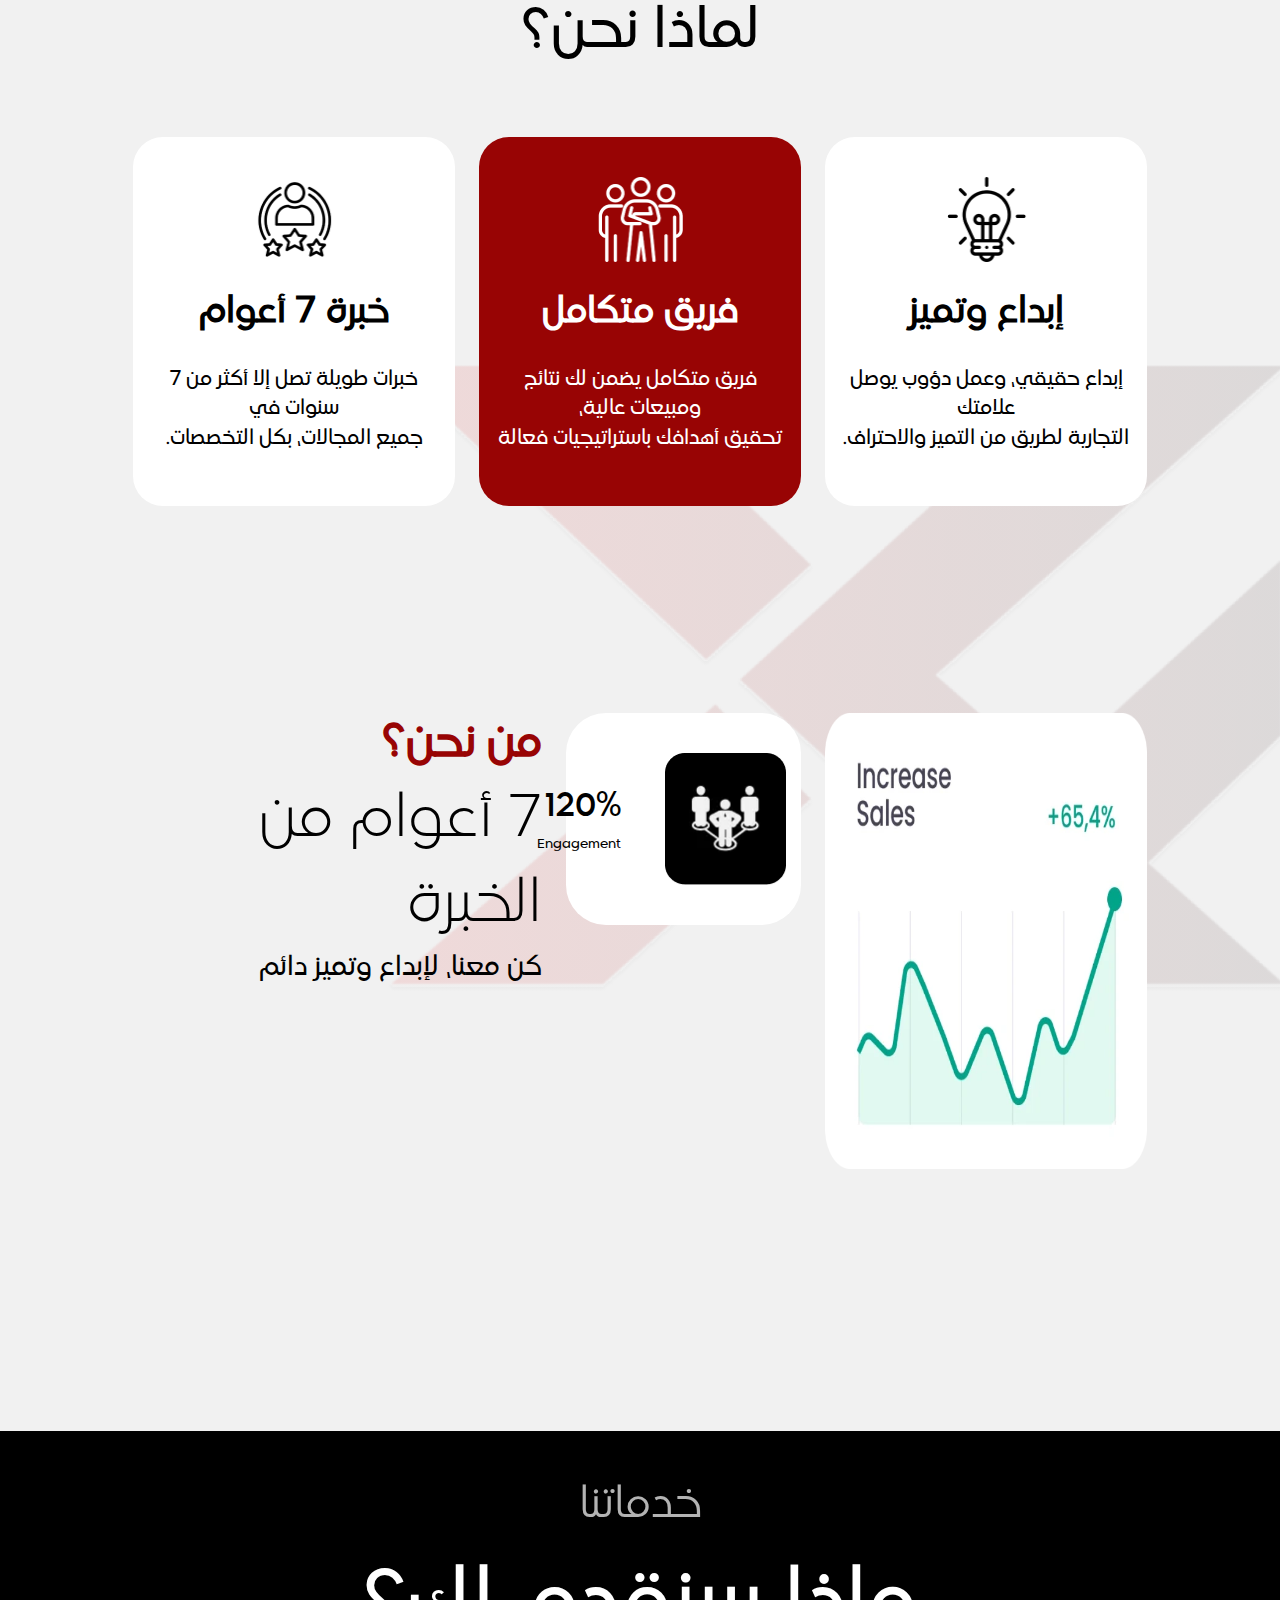
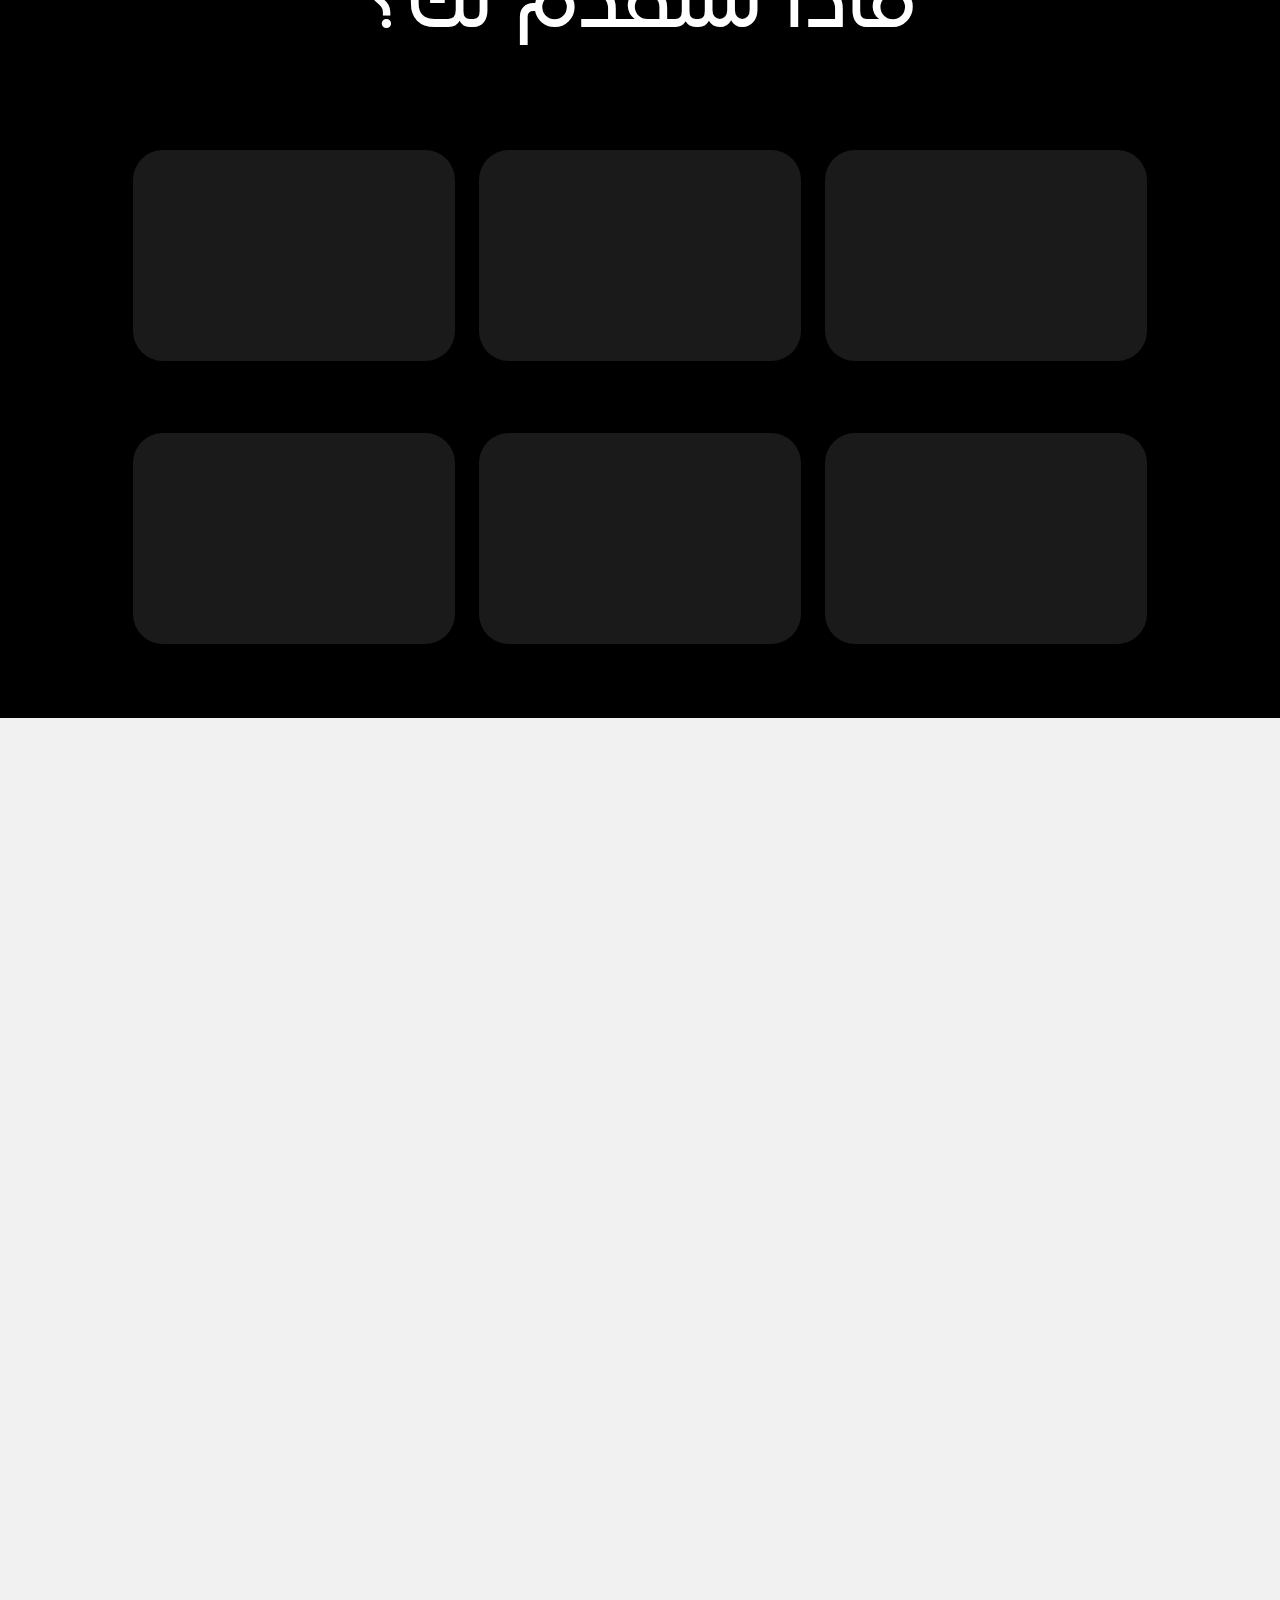
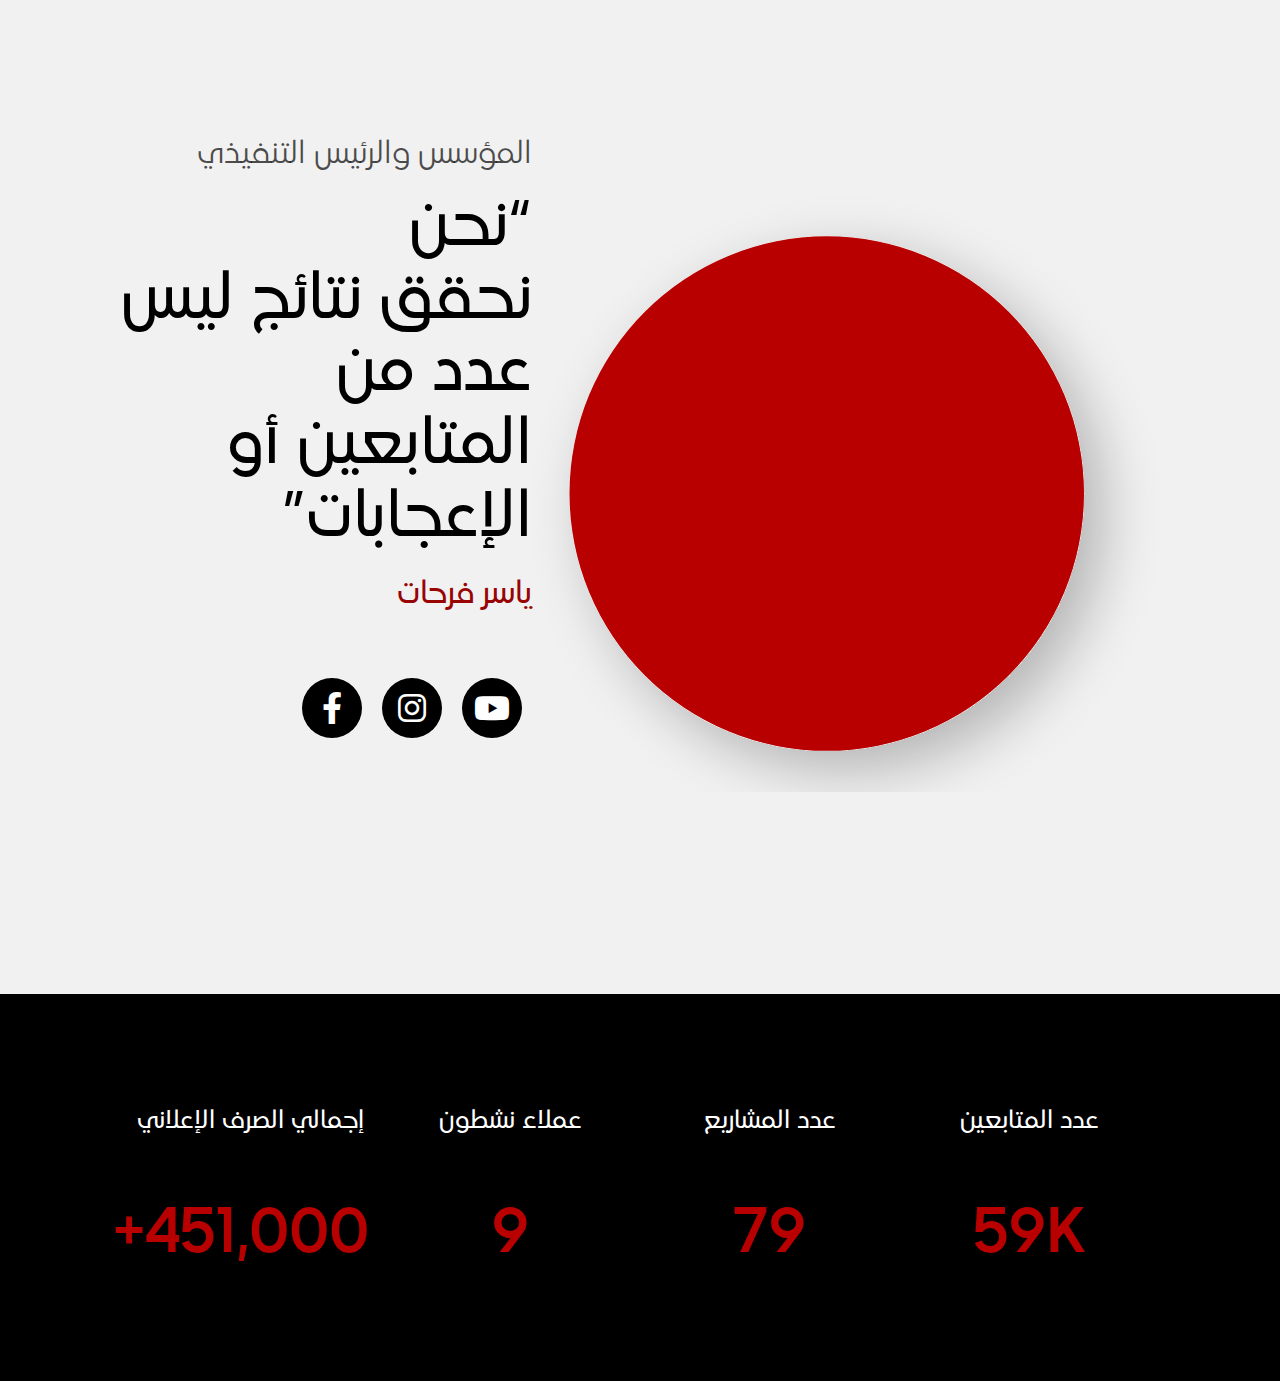
==== index.html @ 8550fcbd "Updates" ====
<!DOCTYPE html>
<html lang="ar" dir="rtl">

<head>
    <meta charset="UTF-8">
    <meta name="viewport" content="width=device-width, initial-scale=1.0">
    <title>XFERA</title>

    <link rel="shortcut icon" type="image/x-icon" href="./assets/imgs/Logo.png">


    <link href="https://cdnjs.cloudflare.com/ajax/libs/bootstrap/5.3.0/css/bootstrap.min.css" rel="stylesheet">

    <link rel="stylesheet" href="https://cdnjs.cloudflare.com/ajax/libs/animate.css/4.1.1/animate.min.css">

    <link rel="stylesheet" href="https://cdnjs.cloudflare.com/ajax/libs/wow/1.1.2/wow.min.js">

    <link rel="stylesheet" href="./assets/css/style.css">
    <link rel="stylesheet" href="https://cdnjs.cloudflare.com/ajax/libs/font-awesome/6.0.0-beta3/css/all.min.css">


</head>

<body>
    <!-- Why Us Heading -->
    <h2 class="why-us-heading">لماذا نحن؟</h2>

    <!-- Why Us Section -->
    <section class="why-us-section container-fluid">
        <div class="margins fix row justify-content-center">
            <div class="col-md-4 col-12">
                <div class="why-us-card wow animate__animated animate__fadeInRight"
                    style="background-color: #FFFFFF; color: #000000;">
                    <img loading="lazy" src="./assets/imgs/light-bulb.webp" alt="Icon">
                    <span>إبداع وتميز </span>
                    <p>إبداع حقيقي، وعمل دؤوب يوصل علامتك <br>التجارية لطريق من التميز والاحتراف. </p>
                </div>
            </div>

            <div class="col-md-4 col-12">
                <div class="why-us-card wow animate__fadeInUp" style="background-color: #980404; color: #FFFFFF;">
                    <img loading="lazy" src="./assets/imgs/business-teamwork 1.webp" alt="Icon">
                    <span>فريق متكامل</span>
                    <p>فريق متكامل يضمن لك نتائج ومبيعات عالية،<br>تحقيق أهدافك باستراتيجيات فعالة</p>
                </div>
            </div>

            <div class="col-md-4 col-12">
                <div class="why-us-card wow animate__animated animate__fadeInLeft"
                    style="background-color: #FFFFFF; color: #000000;">
                    <img loading="lazy" src="./assets/imgs/experience.webp" alt="Icon">
                    <span>خبرة 7 أعوام </span>
                    <p>خبرات طويلة تصل إلا أكثر من 7 سنوات في <br> جميع المجالات، بكل التخصصات.</p>
                </div>
            </div>
        </div>

        <!-- Additional Row for Black Card -->
        <!-- justify-content-center -->
        <div class="row margins" style="margin-top: 207px;">
            <div class="col-12 col-md-4 wow animate__fadeInRight">
                <img loading="lazy" style="width: 100%; height: 456px;" src="./assets/imgs/image 1.webp" alt="">
            </div>
            <div class="col-12 col-md-3 wow animate__animated animate__fadeInRight">
                <!-- New Divs Below -->
                <div class="mb-4 card-container wow animate__fadeInRight" data-wow-delay="0.1s">
                    <img loading="lazy" style="margin-left: 34px;" src="./assets/imgs/Group 3.webp" alt="Engagement"
                        class="card-image">
                    <div class="card-text">
                        <span class="percentage-text">120%</span>
                        <span class="description-text">Engagement</span>
                    </div>
                </div>
                <div class="mb-4 card-container wow animate__animated animate__fadeInRight" data-wow-delay="0.2s">
                    <img loading="lazy" style="margin-left: 34px;" src="./assets/imgs/Group 2.webp" alt="Engagement"
                        class="card-image">
                    <div class="card-text">
                        <span class="percentage-text">85%</span>
                        <span class="description-text">Sales Growth</span>
                    </div>
                </div>
            </div>
            <div class="col-12 col-md-5 wow animate__animated  animate__fadeInUp">
                <div>
                    <span class="who-we-are">من نحن؟</span> <br>
                    <span class="experience">7 أعوام من الخبرة</span> <br>
                    <p class="starts">كن معنا، لإبداع وتميز دائم</p>
                </div>
                <div class="wide-card wow animate__animated animate__fadeInUp" data-wow-delay="0.3s"
                    style="background-color: #000000; height: 212px; border-radius: 40px; display: flex; align-items: center; padding: 20px;">
                    <img loading="lazy" src="./assets/imgs/growth 1.webp" alt="Expert"
                        style="width: 106px; height: 106px; margin-left: 45px;">
                    <div>
                        <p class="expertise-text">خبراء في كل مجال</p>
                        <span class="expertise-description">
                            فريقنا من الخبراء المختصين في كل مجال يعمل <br> بخبرة ودقة عالية، مما يضمن لك استراتيجيات
                            <br> مخصصة تساهم في تحقيق أعلى النتائج والمبيعات.
                        </span>
                    </div>
                </div>
            </div>
        </div>


    </section>
    <!-- Services Section -->
    <section class="services-section"
        style="margin-top: 215px; background-color: #000000; color: #FFFFFF; padding: 50px 0;">
        <div class="container-fluid text-center">
            <h2 class="services-heading">خدماتنا</h2>
            <p class="services-description">ماذا سنقدم لك؟</p>

            <div class="row margins justify-content-center">
                <div class="col-md-4 col-12 mb-4">
                    <div class="service-card ">
                        <img loading="lazy" src="./assets/imgs/Group 10.webp" alt="Service 1"
                            class="img-fluid wow animate__animated animate__fadeInRight">
                        <p class="service-text wow animate__animated animate__fadeInRight">تحسين محركات البحث</p>
                        <p class="service-subtext wow animate__animated animate__fadeInRight"> التواجد في المكان والوقت
                            المناسب يضمن تصنيف <br> موقعك جيدًا على جوجل وبين منافسيك.</p> <!-- New subtext -->
                    </div>
                </div>
                <div class="col-md-4 col-12 mb-4">
                    <div class="service-card " data-wow-delay="0.1s">
                        <img loading="lazy" src="./assets/imgs/Group 9.webp" alt="Service 2"
                            class="wow animate__animated animate__fadeInUp img-fluid">
                        <p class="service-text wow animate__animated animate__fadeInUp">الإعلانات الممولة</p>
                        <p class="service-subtext wow animate__animated animate__fadeInUp"> نبتكر استراتيجيات إعلانات
                            مدفوعة مستندة إلى الفئة <br> المستهدفة ونحسنها وفقًا لميزانيتك لتحقيق أعلى عائد</p>
                        <!-- New subtext -->
                    </div>
                </div>
                <div class="col-md-4 col-12 mb-4">
                    <div class="service-card " data-wow-delay="0.2s">
                        <img loading="lazy" src="./assets/imgs/Group 8.webp" alt="Service 3"
                            class="wow animate__animated animate__fadeInLeft img-fluid">
                        <p class="service-text wow animate__animated animate__fadeInLeft">تصميم المواقع</p>
                        <p class="service-subtext wow animate__animated animate__fadeInLeft"> سنصمم لك موقع الكتروني خاص
                            بعلامتك <br> التجارية يميزك عن جميع المنافسين ويزيد من أرباحك</p> <!-- New subtext -->
                    </div>
                </div>
            </div>


            <div class="row margins justify-content-center" style="margin-top: 48px;">
                <div class="col-md-4 col-12 mb-4">
                    <div class="service-card ">
                        <img loading="lazy" src="./assets/imgs/Group 11.webp" alt="Service 1"
                            class="wow animate__animated animate__fadeInRight img-fluid">
                        <p class="service-text wow animate__animated animate__fadeInRight"> الهوية البصرية</p>
                        <p class="service-subtext wow animate__animated animate__fadeInRight"> قم بإنشاء علامة تجارية
                            لمشروعك تساعدك في زيادة <br> الأرباح من خلال وسائل التواصل الاجتماعي</p>
                        <!-- New subtext -->
                    </div>
                </div>
                <div class="col-md-4 col-12 mb-4">
                    <div class="service-card" data-wow-delay="0.1s">
                        <img loading="lazy" src="./assets/imgs/Group 12.webp" alt="Service 2"
                            class=" wow animate__animated animate__fadeInUp img-fluid">
                        <p class=" wow animate__animated animate__fadeInUp service-text"> تقديم المشورة</p>
                        <p class=" wow animate__animated animate__fadeInUp service-subtext"> نحقق أقصى ربح إعلاني بأفضل
                            استغلال لميزانيتك، مع <br> تقديم نصائح رقمية لتعزيز نمو علامتك التجارية </p>
                        <!-- New subtext -->
                    </div>
                </div>
                <div class="col-md-4 col-12 mb-4">
                    <div class="service-card " data-wow-delay="0.2s">
                        <img loading="lazy" src="./assets/imgs/Group 13.webp" alt="Service 3"
                            class="wow animate__animated animate__fadeInLeft img-fluid">
                        <p class="service-text wow animate__animated animate__fadeInLeft"> الخطط والاستراتيجيات <br>
                            التسويقية</p>
                        <p class="service-subtext wow animate__animated animate__fadeInLeft"> نصمم لك خطة لتحقيق أهداف
                            الشركة من خلال فهم <br> احتياجات العملاء المستهدفين</p> <!-- New subtext -->
                    </div>
                </div>
            </div>
        </div>
    </section>

    <!-- Our Specializations Section -->
    <section class="specializations-section" style="margin-top: 103px; padding: 50px 0;">
        <div class="container-fluid text-center">
            <h2 class="specializations-heading wow animate__animated animate__fadeInDown">تخصصاتنا</h2>
            <div class="row margins justify-content-center">
                <div class="col-md-4 col-12 mb-4 position-relative wow animate__animated animate__fadeInUp"
                    data-wow-delay="0.1s">
                    <img loading="lazy" src="./assets/imgs/specializations 1.webp" alt="Specialization 1"
                        class="img-fluid">
                    <div class="overlay-text position-absolute top-50 start-50 translate-middle">
                        <h3>المطاعم</h3>
                    </div>
                </div>
                <div class="col-md-4 col-12 mb-4 position-relative wow animate__animated animate__fadeInUp"
                    data-wow-delay="0.2s">
                    <img loading="lazy" src="./assets/imgs/specializations 2.webp" alt="Specialization 2"
                        class="img-fluid">
                    <div class="overlay-text position-absolute top-50 start-50 translate-middle">
                        <h3>التخصص الطبي والهندسي</h3>
                    </div>
                </div>
                <div class="col-md-4 col-12 mb-4 position-relative wow animate__animated animate__fadeInUp"
                    data-wow-delay="0.3s">
                    <img loading="lazy" src="./assets/imgs/specializations 3.webp" alt="Specialization 3"
                        class="img-fluid">
                    <div class="overlay-text position-absolute top-50 start-50 translate-middle">
                        <h3>العقارات</h3>
                    </div>
                </div>
            </div>
            <div class="row  margins justify-content-center" style="margin-top: 38px;">
                <div class="col-md-4 col-12 mb-4 position-relative wow animate__animated animate__fadeInUp"
                    data-wow-delay="0.4s">
                    <img loading="lazy" src="./assets/imgs/specializations 4.webp" alt="Specialization 1"
                        class="img-fluid">
                    <div class="overlay-text position-absolute top-50 start-50 translate-middle">
                        <h3>الشركات الخدمية </h3>
                    </div>
                </div>
                <div class="col-md-4 col-12 mb-4 position-relative wow animate__animated animate__fadeInUp"
                    data-wow-delay="0.5s">
                    <img loading="lazy" src="./assets/imgs/specializations 5.webp" alt="Specialization 2"
                        class="img-fluid">
                    <div class="overlay-text position-absolute top-50 start-50 translate-middle">
                        <h3> المتاجر الإلكترونية </h3>
                    </div>
                </div>
                <div class="col-md-4 col-12 mb-4 position-relative wow animate__animated animate__fadeInUp"
                    data-wow-delay="0.6s">
                    <img loading="lazy" src="./assets/imgs/specializations 6.webp" alt="Specialization 3"
                        class="img-fluid">
                    <div class="overlay-text position-absolute top-50 start-50 translate-middle">
                        <h3>شركات تصميم المواقع والبرمجة</h3>
                    </div>
                </div>
            </div>
        </div>
    </section>

    <!-- <section class="container-fluid" style="margin-top: 176px;">
    <div class="row margins">
      <div class="col-md-8 position-relative" style="height: 100px;"> 
        <div class="large-dot position-absolute" style="right: 0;">
          <img src="./assets/imgs/Mask group (3).png" class="wow animate__animated animate__fadeInUp img-fluid small-image" alt="Image 2" />
        </div>
      </div>
    </div>
  </section> -->
    <section style="margin-top: 176px;">
        <div class="container-fluid">
            <div class="d-flex margins align-items-center flex-column flex-md-row">
                <!-- <img src="./assets/imgs/Mask group (3).png" alt="Large Image" class="large-img wow animate__animated animate__fadeInUp"> -->
                <svg width="669" height="714" viewBox="0 0 669 714" fill="none" xmlns="http://www.w3.org/2000/svg"
                    xmlns:xlink="http://www.w3.org/1999/xlink">
                    <g filter="url(#filter0_d_274_200)">
                        <circle cx="314.5" cy="419.494" r="274.5" fill="#B90000" />
                    </g>
                    <mask id="mask0_274_200" style="mask-type:alpha" maskUnits="userSpaceOnUse" x="40" y="144"
                        width="549" height="550">
                        <circle cx="314.5" cy="419.494" r="274.5" fill="#980404" />
                    </mask>
                    <g mask="url(#mask0_274_200)">
                        <g filter="url(#filter1_d_274_200)">
                            <rect x="-24.5938" y="-8.46094" width="702.92" height="702.92" fill="url(#pattern0_274_200)"
                                shape-rendering="crispEdges" />
                        </g>
                    </g>
                    <mask id="mask1_274_200" style="mask-type:alpha" maskUnits="userSpaceOnUse" x="47" y="0" width="535"
                        height="535">
                        <circle cx="314.5" cy="267.5" r="267.5" fill="#980404" />
                    </mask>
                    <g mask="url(#mask1_274_200)">
                        <rect x="-24.5938" y="-8.46094" width="702.92" height="702.92" fill="url(#pattern1_274_200)" />
                    </g>
                    <defs>
                        <filter id="filter0_d_274_200" x="0" y="104.994" width="669" height="669"
                            filterUnits="userSpaceOnUse" color-interpolation-filters="sRGB">
                            <feFlood flood-opacity="0" result="BackgroundImageFix" />
                            <feColorMatrix in="SourceAlpha" type="matrix"
                                values="0 0 0 0 0 0 0 0 0 0 0 0 0 0 0 0 0 0 127 0" result="hardAlpha" />
                            <feOffset dx="20" dy="20" />
                            <feGaussianBlur stdDeviation="30" />
                            <feComposite in2="hardAlpha" operator="out" />
                            <feColorMatrix type="matrix" values="0 0 0 0 0 0 0 0 0 0 0 0 0 0 0 0 0 0 0.25 0" />
                            <feBlend mode="normal" in2="BackgroundImageFix" result="effect1_dropShadow_274_200" />
                            <feBlend mode="normal" in="SourceGraphic" in2="effect1_dropShadow_274_200" result="shape" />
                        </filter>
                        <filter id="filter1_d_274_200" x="-24.5938" y="-34.4609" width="762.92" height="762.92"
                            filterUnits="userSpaceOnUse" color-interpolation-filters="sRGB">
                            <feFlood flood-opacity="0" result="BackgroundImageFix" />
                            <feColorMatrix in="SourceAlpha" type="matrix"
                                values="0 0 0 0 0 0 0 0 0 0 0 0 0 0 0 0 0 0 127 0" result="hardAlpha" />
                            <feOffset dx="30" dy="4" />
                            <feGaussianBlur stdDeviation="15" />
                            <feComposite in2="hardAlpha" operator="out" />
                            <feColorMatrix type="matrix" values="0 0 0 0 0 0 0 0 0 0 0 0 0 0 0 0 0 0 0.25 0" />
                            <feBlend mode="normal" in2="BackgroundImageFix" result="effect1_dropShadow_274_200" />
                            <feBlend mode="normal" in="SourceGraphic" in2="effect1_dropShadow_274_200" result="shape" />
                        </filter>
                        <pattern id="pattern0_274_200" patternContentUnits="objectBoundingBox" width="1" height="1">
                            <use xlink:href="#image0_274_200" transform="scale(0.000925926)" />
                        </pattern>
                        <pattern id="pattern1_274_200" patternContentUnits="objectBoundingBox" width="1" height="1">
                            <use xlink:href="#image0_274_200" transform="scale(0.000925926)" />
                        </pattern>
                        <image data-wow-delay="0.5s" class="wow animate__animated animate__fadeInUp" id="image0_274_200" width="1080"
                            height="1080"
                            xlink:href="[data-uri]" />
                    </defs>
                </svg>

                <div class="text-container">
                    <p>
                        المؤسس والرئيس التنفيذي
                    </p>
                    <h2>“نحن نحقق نتائج ليس عدد من المتابعين أو الإعجابات”</h2>
                    <p>ياسر فرحات</p>
                    <div class="social-media-icons">
                        <a href="https://www.youtube.com/channel/UCXimgU2kfBNn-drlWXF1QvA" class="social-icon"
                            target="_blank" rel="noopener noreferrer">
                            <i class="fab fa-youtube"></i>
                        </a>
                        <a href="https://www.instagram.com/yasserfarhat._1/" class="social-icon" target="_blank"
                            rel="noopener noreferrer">
                            <i class="fab fa-instagram"></i>
                        </a>
                        <a href="https://www.facebook.com/profile.php?id=100009669283373" class="social-icon"
                            target="_blank" rel="noopener noreferrer">
                            <i class="fab fa-facebook-f"></i>
                        </a>
                    </div>

                </div>
            </div>
        </div>
    </section>
    <section class="stats-section" style="margin-top: 202px;">
        <div class="container-fluid">
            <div class="row margins text-center text-white">
                <div class="col-md-3 stat">
                    <p class="stat-text">عدد المتابعين</p>
                    <p class="stat-number">59K</p>
                </div>
                <div class="col-md-3 stat">
                    <p class="stat-text">عدد المشاريع</p>
                    <p class="stat-number">79</p>
                </div>
                <div class="col-md-3 stat">
                    <p class="stat-text">عملاء نشطون</p>
                    <p class="stat-number">9</p>
                </div>
                <div class="col-md-3 stat">
                    <p class="stat-text">إجمالي الصرف الإعلاني</p>
                    <p class="stat-number">451,000+</p>
                </div>
            </div>
        </div>
    </section>



    <!-- Bootstrap Bundle with Popper -->
    <script src="https://cdnjs.cloudflare.com/ajax/libs/bootstrap/5.3.0/js/bootstrap.bundle.min.js"></script>
    <script src="https://cdnjs.cloudflare.com/ajax/libs/wow/1.1.2/wow.min.js"></script>

    <!-- WOW.js -->
    <script>
        document.addEventListener("DOMContentLoaded", function () {
            new WOW().init();
        });
    </script>
</body>

</html>
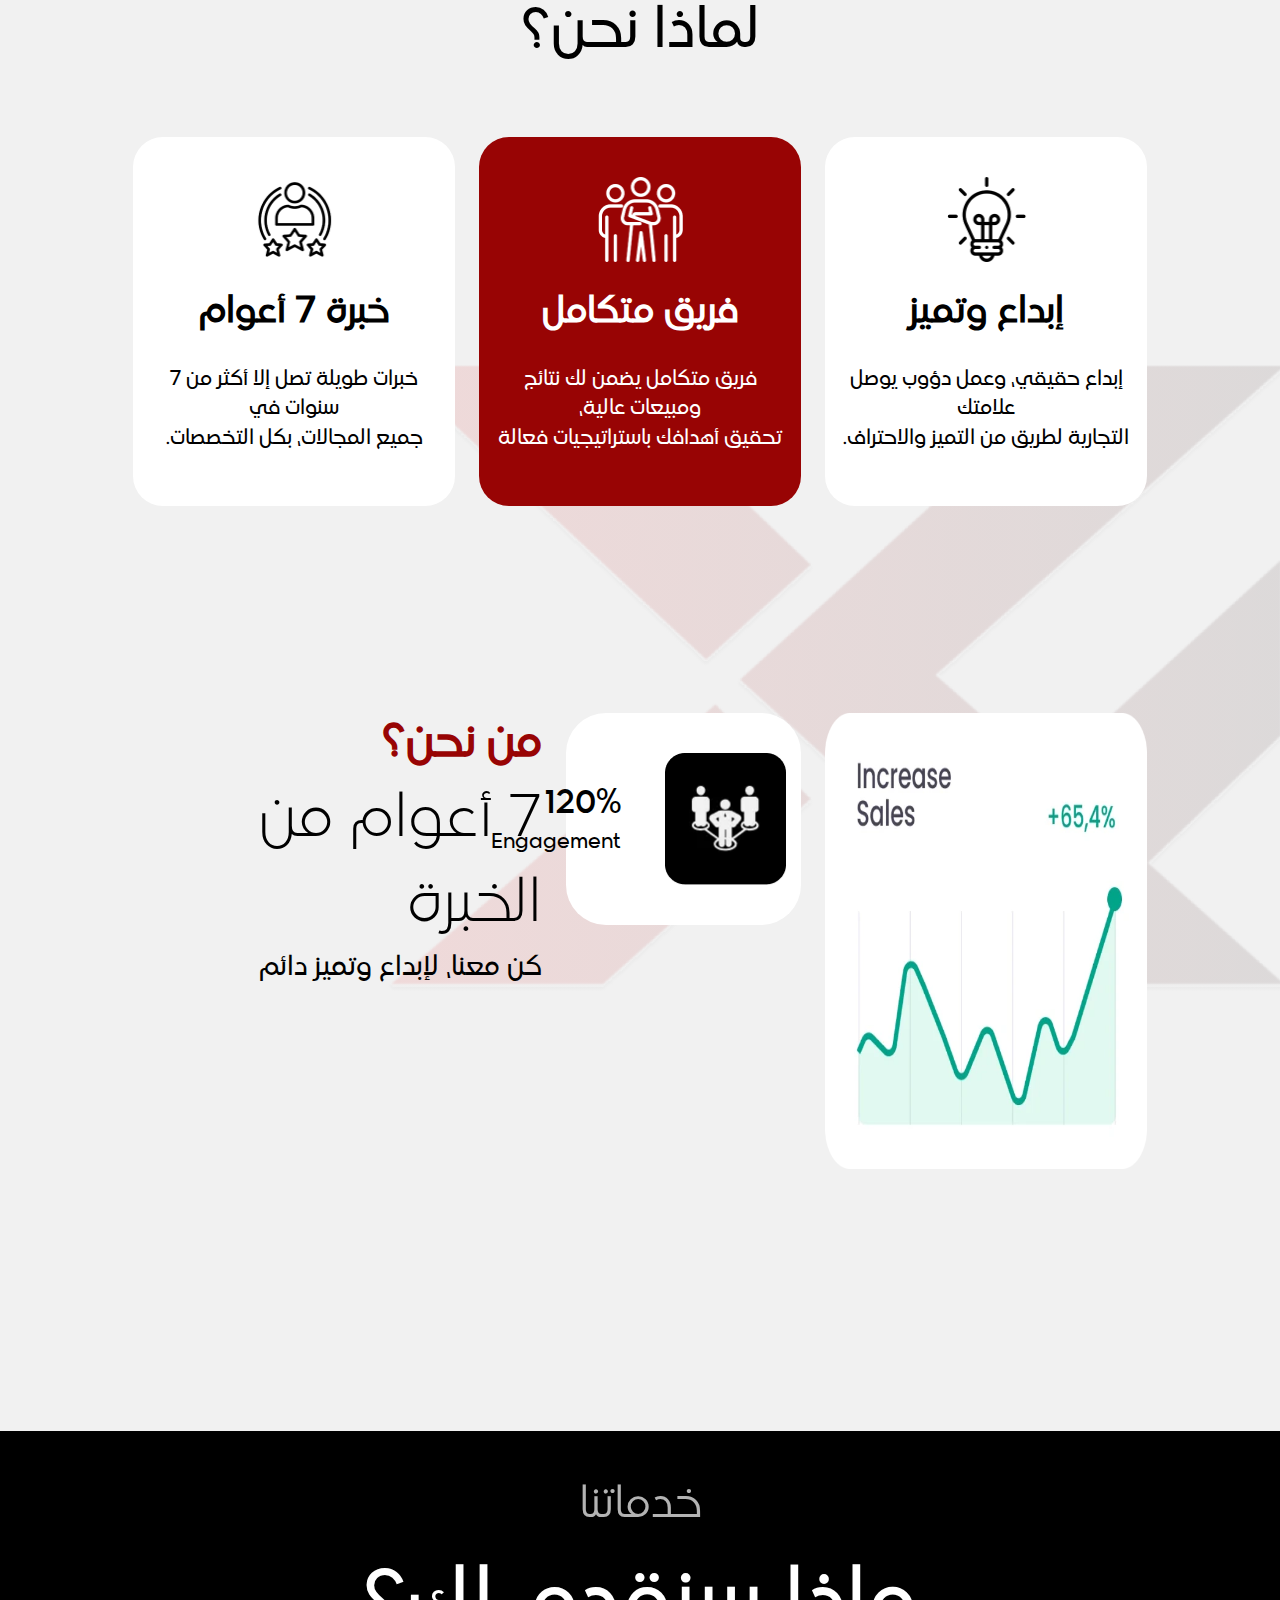
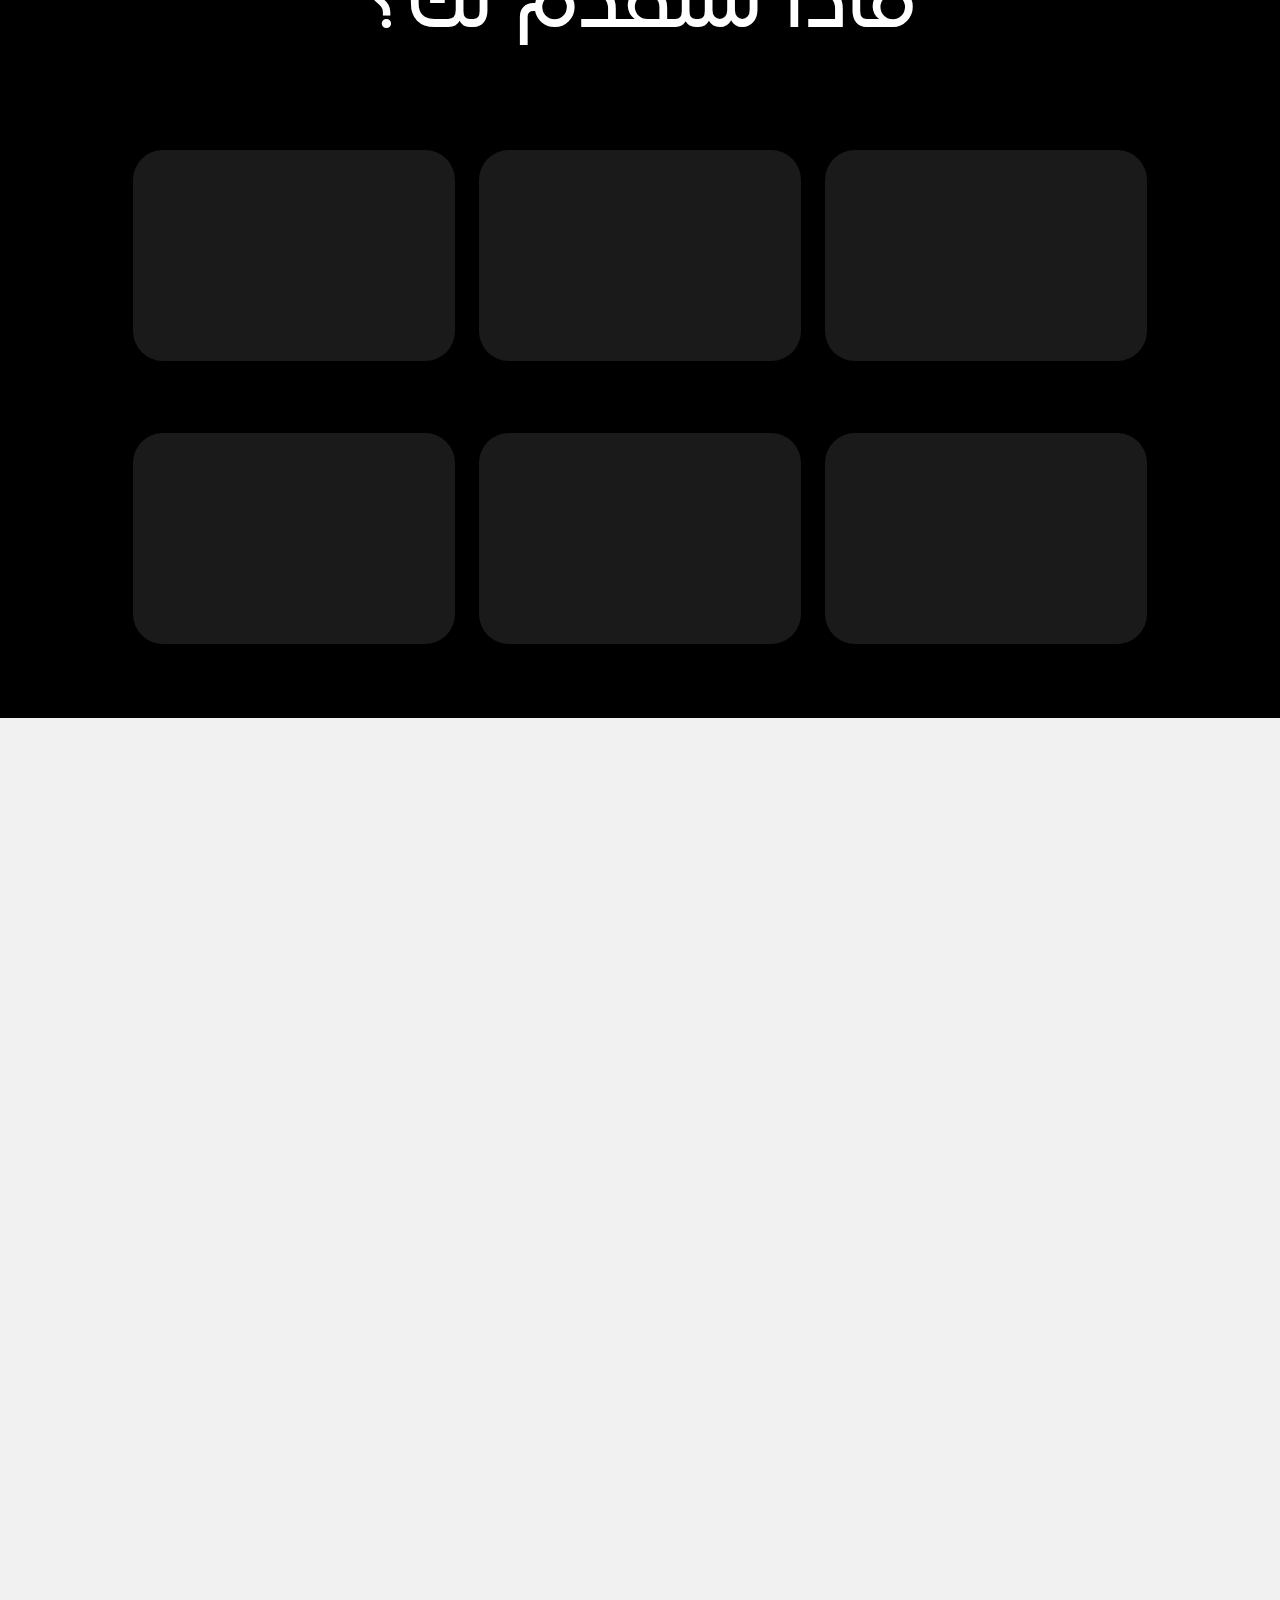
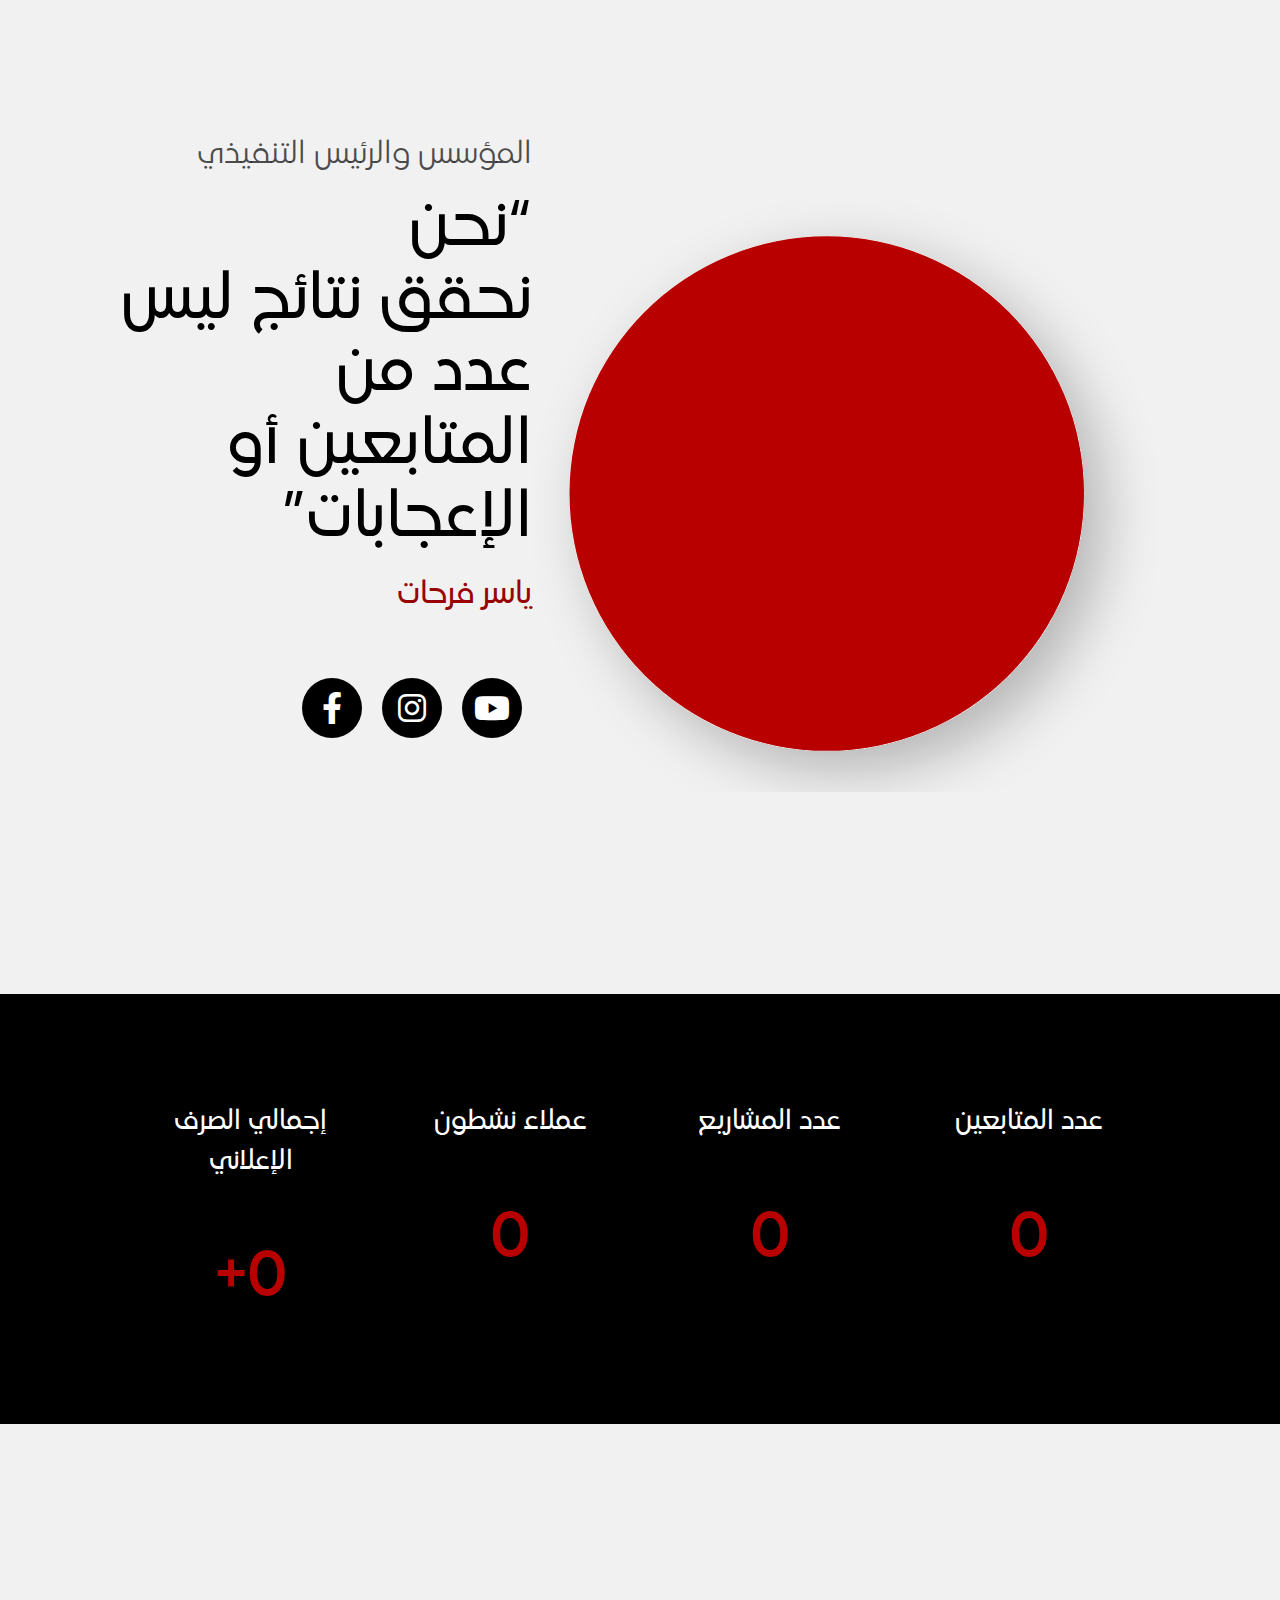
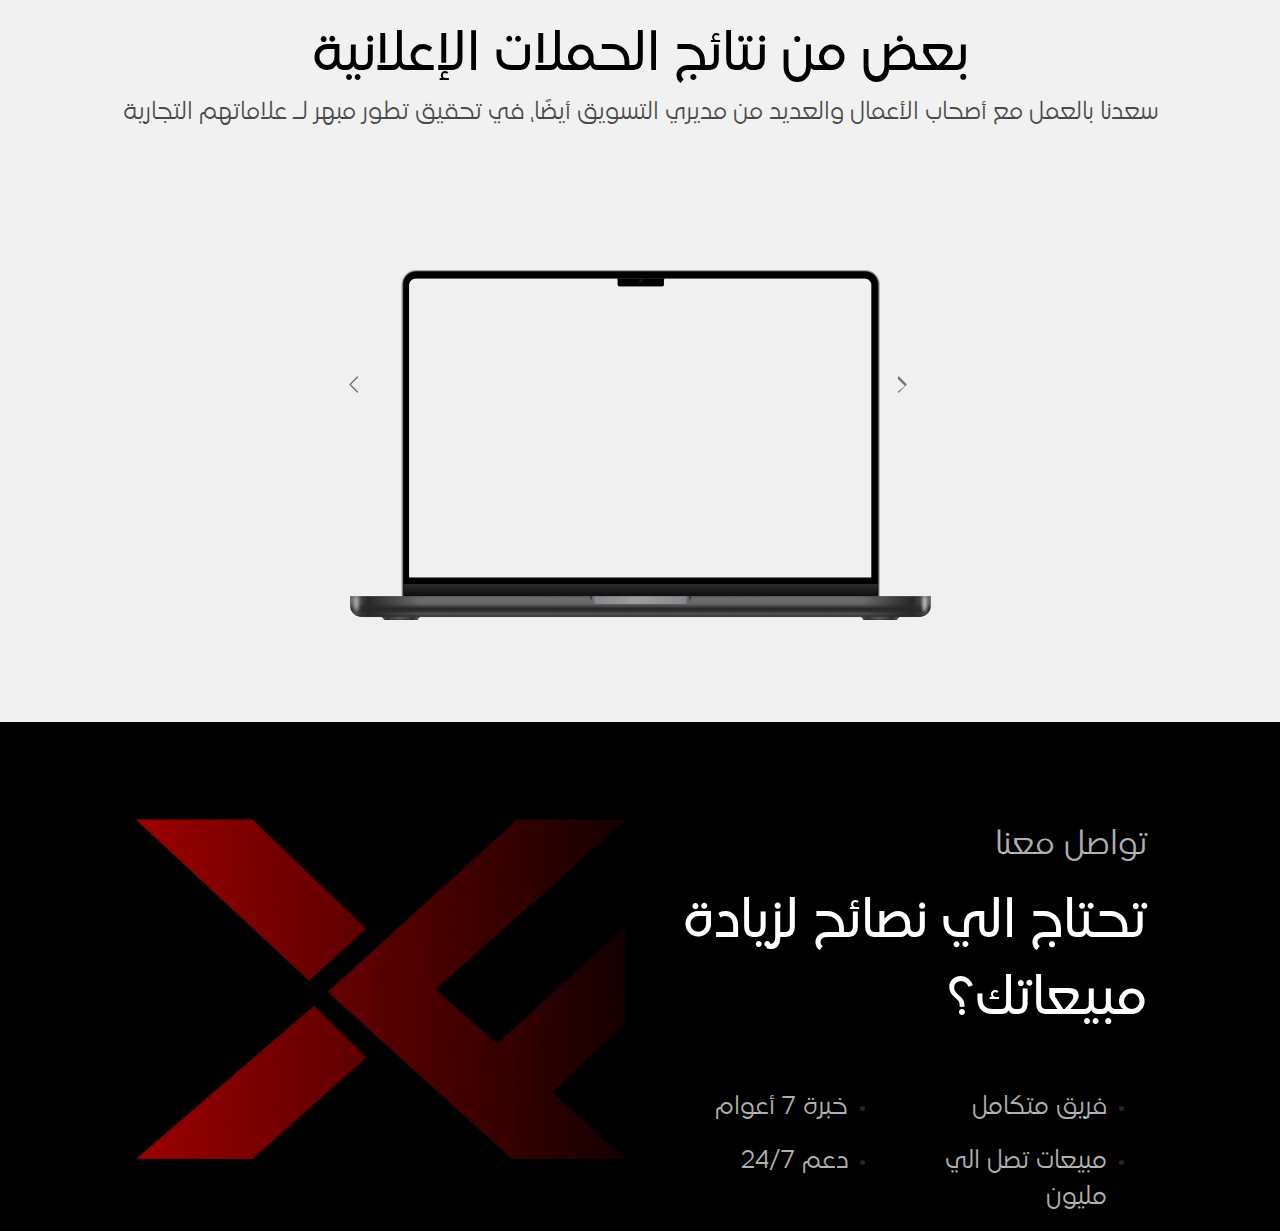
==== commit 38235fc4: "Before Last update" ====
--- a/index.html
+++ b/index.html
@@ -13,7 +13,7 @@
 
     <link rel="stylesheet" href="https://cdnjs.cloudflare.com/ajax/libs/animate.css/4.1.1/animate.min.css">
 
-    <link rel="stylesheet" href="https://cdnjs.cloudflare.com/ajax/libs/wow/1.1.2/wow.min.js">
+    <script src="https://cdnjs.cloudflare.com/ajax/libs/wow/1.1.2/wow.min.js"></script>
 
     <link rel="stylesheet" href="./assets/css/style.css">
     <link rel="stylesheet" href="https://cdnjs.cloudflare.com/ajax/libs/font-awesome/6.0.0-beta3/css/all.min.css">
@@ -338,28 +338,100 @@
             <div class="row margins text-center text-white">
                 <div class="col-md-3 stat">
                     <p class="stat-text">عدد المتابعين</p>
-                    <p class="stat-number">59K</p>
+                    <p class="stat-number" data-count="59000">0</p>
                 </div>
                 <div class="col-md-3 stat">
                     <p class="stat-text">عدد المشاريع</p>
-                    <p class="stat-number">79</p>
+                    <p class="stat-number" data-count="79">0</p>
                 </div>
                 <div class="col-md-3 stat">
                     <p class="stat-text">عملاء نشطون</p>
-                    <p class="stat-number">9</p>
+                    <p class="stat-number" data-count="9">0</p>
                 </div>
                 <div class="col-md-3 stat">
                     <p class="stat-text">إجمالي الصرف الإعلاني</p>
-                    <p class="stat-number">451,000+</p>
-                </div>
-            </div>
-        </div>
-    </section>
-
+                    <p class="stat-number" data-count="451000">0+</p>
+                </div>
+            </div>
+        </div>
+    </section>
+    <!-- Section with MacBook Pro image and slider -->
+
+    <section class="macbook-text" style="margin-top: 202px;">
+        <h2>بعض من نتائج الحملات الإعلانية</h2>
+        <p>
+            سعدنا بالعمل مع أصحاب الأعمال والعديد من مديري التسويق أيضًا، في تحقيق تطور مبهر لـ علاماتهم التجارية
+        </p>
+
+    </section>
+<section class="macbook-slider-section" style="margin-top: 90px;">
+    <!-- MacBook Pro Container -->
+    <div class="macbook-container">
+        <!-- Slider inside the MacBook screen -->
+        <div id="macbook-slider" class="carousel slide" data-bs-ride="carousel">
+            <div class="carousel-inner">
+                <div class="carousel-item active">
+                    <img loading="lazy"  src="./assets/imgs/4-3-768x768.webp" class="d-block w-100" alt="Slide 1">
+                </div>
+                <div class="carousel-item">
+                    <img loading="lazy"  src="./assets/imgs/Screen.webp" class="d-block w-100" alt="Slide 2">
+                </div>
+                <div class="carousel-item">
+                    <img loading="lazy"  src="./assets/imgs/Replace Tool.webp" class="d-block w-100" alt="Slide 3">
+                </div>
+                <div class="carousel-item">
+                    <img loading="lazy"  src="./assets/imgs/Screen (1).webp" class="d-block w-100" alt="Slide 3">
+                </div>
+            </div>
+            <!-- Controls (Optional) -->
+            <button class="carousel-control-prev" type="button" data-bs-target="#macbook-slider" data-bs-slide="prev">
+                <span class="carousel-control-prev-icon" aria-hidden="true"></span>
+                <span class="visually-hidden">Previous</span>
+            </button>
+            <button class="carousel-control-next" type="button" data-bs-target="#macbook-slider" data-bs-slide="next">
+                <span class="carousel-control-next-icon" aria-hidden="true"></span>
+                <span class="visually-hidden">Next</span>
+            </button>
+        </div>
+    </div>
+</section>
+
+    <!-- start of footer -->
+    <footer style="background-color: #000000; margin-top: 52px;">
+        <div class="container-fluid">
+          <div class="row margins">
+            <!-- Column 1: Text and Links -->
+            <div class="col-md-6" style="margin-top: 99px;">
+              <p class="footer-contact-text">تواصل معنا</p>
+              <p class="footer-advice-text">تحتاج الي نصائح لزيادة مبيعاتك؟</p>
+              <div class="row">
+                <div class="col-6">
+                  <ul >
+                    <li><a href="#">فريق متكامل</a></li>
+                    <li style="margin-top: 18px;"><a href="#" >مبيعات تصل الي مليون</a></li>
+                  </ul>
+                </div>
+                <div class="col-6">
+                  <ul >
+                    <li><a href="#">خبرة 7 أعوام</a></li>
+                    <li style="margin-top: 18px;"><a href="#" >دعم 24/7</a></li>
+                  </ul>
+                </div>
+              </div>
+            </div>
+    
+            <!-- Column 2: Large Image -->
+            <div class="col-md-6" style="margin-top: 93px;">
+              <img src="./assets/imgs/تصميم-بدون-عنوان 2.webp" class="img-fluid" alt="Footer Image">
+            </div>
+          </div>
+        </div>
+      </footer>
 
 
     <!-- Bootstrap Bundle with Popper -->
     <script src="https://cdnjs.cloudflare.com/ajax/libs/bootstrap/5.3.0/js/bootstrap.bundle.min.js"></script>
+    <script src="https://cdnjs.cloudflare.com/ajax/libs/wow/1.1.2/wow.min.js"></script>
     <script src="https://cdnjs.cloudflare.com/ajax/libs/wow/1.1.2/wow.min.js"></script>
 
     <!-- WOW.js -->
@@ -368,6 +440,7 @@
             new WOW().init();
         });
     </script>
+    <script src="./assets/js/app.js"></script>
 </body>
 
 </html>--- a/assets/css/style.css
+++ b/assets/css/style.css
@@ -167,13 +167,13 @@
 .percentage-text {
     font-family: var(--Madani--Medium); /* Use the main font family */
     display: block;
-    font-size: clamp(1rem, 1.5vw + 1rem, 2rem); /* Adjusted responsive font size */
+    font-size: clamp(2rem, 1.5vw + 1rem, 2rem); /* Adjusted responsive font size */
     overflow-wrap: break-word; /* Ensure long text wraps within card */
   }
   
   .description-text {
     font-family: var(--main-font); /* Use the main font family */
-    font-size: 0.8rem; /* Fixed font size */
+    font-size: 20px /* Fixed font size */
   }
 .service-card {
     background-color: #1a1a1a; /* Darker background for the card */
@@ -314,7 +314,7 @@
   }
   .stat-text {
     color: #FFFFFF;
-    font-size: clamp(0.875rem, 1.25rem + 0.5vw, 1.5rem); /* Smaller responsive font size */
+    font-size: clamp(0.975rem, 1.25rem + 0.5vw, 2rem); /* Smaller responsive font size */
     margin-bottom: 51px !important;
     font-family: var(--main-font); /* Use the main font family */
   }
@@ -362,10 +362,143 @@
 .social-icon:hover {
     background-color: #B90000; /* Change background on hover */
 }
-
+.footer-contact-text {
+    font-size: clamp(1.438rem, 1.5em + 1vw, 2rem);
+    color: rgba(255, 255, 255, 0.7);
+    font-family: var(--Madani--Light); /* Use the main font family */
+
+  }
+  .footer-advice-text {
+    margin-top: 10px;
+    margin-bottom: 50px;
+
+    font-size: clamp(2.2rem, 3em + 1vw, 3.2rem);
+    color: #FFFFFF;
+    font-family: var(--main-font); /* Use the main font family */
+
+  }
+footer ul li a{
+    text-decoration: none;
+    color: rgba(255, 255, 255, 0.7);
+    font-size: clamp(1.5rem, 1.5em + 1vw, 1.5rem);
+    font-family: var(--Madani--Light); /* Use the main font family */
+
+}
+.macbook-slider-section {
+    display: flex;
+    justify-content: center;
+    align-items: center;
+    padding: 50px 0;
+    background-color: #f0f0f0; /* Adjust as needed */
+    position: relative; /* Ensure that the section is positioned */
+    z-index: 1; /* Ensure the section itself has a stacking context */
+}
+
+.macbook-container {
+    position: relative;
+    width: 600px; /* Adjust as needed */
+    height: 350px; /* Adjust to match MacBook proportions */
+    background-image: url('../imgs/Macbook-Pro.png');
+    background-size: contain;
+    background-repeat: no-repeat;
+    background-position: center;
+    z-index: 10; /* Ensure MacBook container is above the carousel */
+    overflow: hidden; /* Prevent any overflow if carousel goes out of bounds */
+}
+
+/* Position the carousel inside the MacBook screen area */
+#macbook-slider {
+    position: absolute;
+    top: 3%; /* Adjust to fit screen area */
+    left: 8%; /* Adjust to fit screen area */
+    width: 80%; /* Adjust to fit screen width */
+    height: 60%; /* Adjust to fit screen height */
+    z-index: 5; /* Ensure carousel is below the MacBook */
+}
+
+#macbook-slider .carousel-item img {
+    width: 95% !important;
+    height: 100% !important;
+    object-fit: cover;
+}
+
+/* Optional: Style the carousel controls if needed */
+.carousel-control-prev,
+.carousel-control-next {
+    z-index: 15; /* Ensure controls stay above the MacBook */
+}
+
+/* Position the carousel control buttons outside the slider */
+.carousel-control-prev,
+.carousel-control-next {
+    position: absolute;
+    top: 50%;
+    transform: translateY(-50%);
+    width: 50px;
+    height: 50px;
+    background-color: transparent; /* Ensure no background behind icons */
+}
+
+/* Move controls outside the MacBook screen */
+.carousel-control-prev {
+    left: -60px;
+}
+
+.carousel-control-next {
+    right: -60px;
+}
+
+.carousel-control-prev-icon,
+.carousel-control-next-icon {
+    background-image: none; /* Remove default Bootstrap icon */
+    width: 24px; /* Adjust size as needed */
+    height: 24px;
+}
+
+/* Left Arrow */
+.carousel-control-prev-icon::before {
+    content: url("data:image/svg+xml,%3Csvg xmlns='http://www.w3.org/2000/svg' fill='%23000000' viewBox='0 0 16 16'%3E%3Cpath fill-rule='evenodd' d='M11.354 1.646a.5.5 0 0 1 0 .708L6.707 7l4.647 4.646a.5.5 0 0 1-.708.708l-5-5a.5.5 0 0 1 0-.708l5-5a.5.5 0 0 1 .708 0z'/%3E%3C/svg%3E");
+}
+
+/* Right Arrow */
+.carousel-control-next-icon::before {
+    content: url("data:image/svg+xml,%3Csvg xmlns='http://www.w3.org/2000/svg' fill='%23000000' viewBox='0 0 16 16'%3E%3Cpath fill-rule='evenodd' d='M4.646 1.646a.5.5 0 0 1 .708 0l5 5a.5.5 0 0 1 0 .708l-5 5a.5.5 0 0 1-.708-.708L9.293 8 4.646 3.354a.5.5 0 0 1 0-.708z'/%3E%3C/svg%3E");
+}
+.macbook-text h2{
+    color: #000000;
+    font-family: var(--main-font); /* Use the main font family */
+    font-size: clamp(2.2rem, 3em + 1vw, 3.2rem);
+    text-align: center;
+
+}
+.macbook-text p{
+    margin-top: 13;
+    color: rgba(0, 0, 0, 0.7); /* Black with 70% opacity */
+    font-family: var(--Madani--Light); /* Use the main font family */
+    font-size: 23px;
+    text-align: center;
+
+}
 
 /* Responsive adjustments */
 @media (max-width: 768px) {
+    #macbook-slider {
+        position: absolute;
+        top: 20%; /* Adjust to fit screen area */
+        left: 10%; /* Adjust to fit screen area */
+        width: 80%; /* Adjust to fit screen width */
+        height: 60%; /* Adjust to fit screen height */
+        z-index: 5; /* Ensure carousel is below the MacBook */
+    }
+    
+    #macbook-slider .carousel-item img {
+        width: 99% !important;
+        height: 100% !important;
+        object-fit: cover;
+    }
+    footer ul li a {
+        font-size: 15px;
+    }
     svg{
         width: 100% !important;
     }
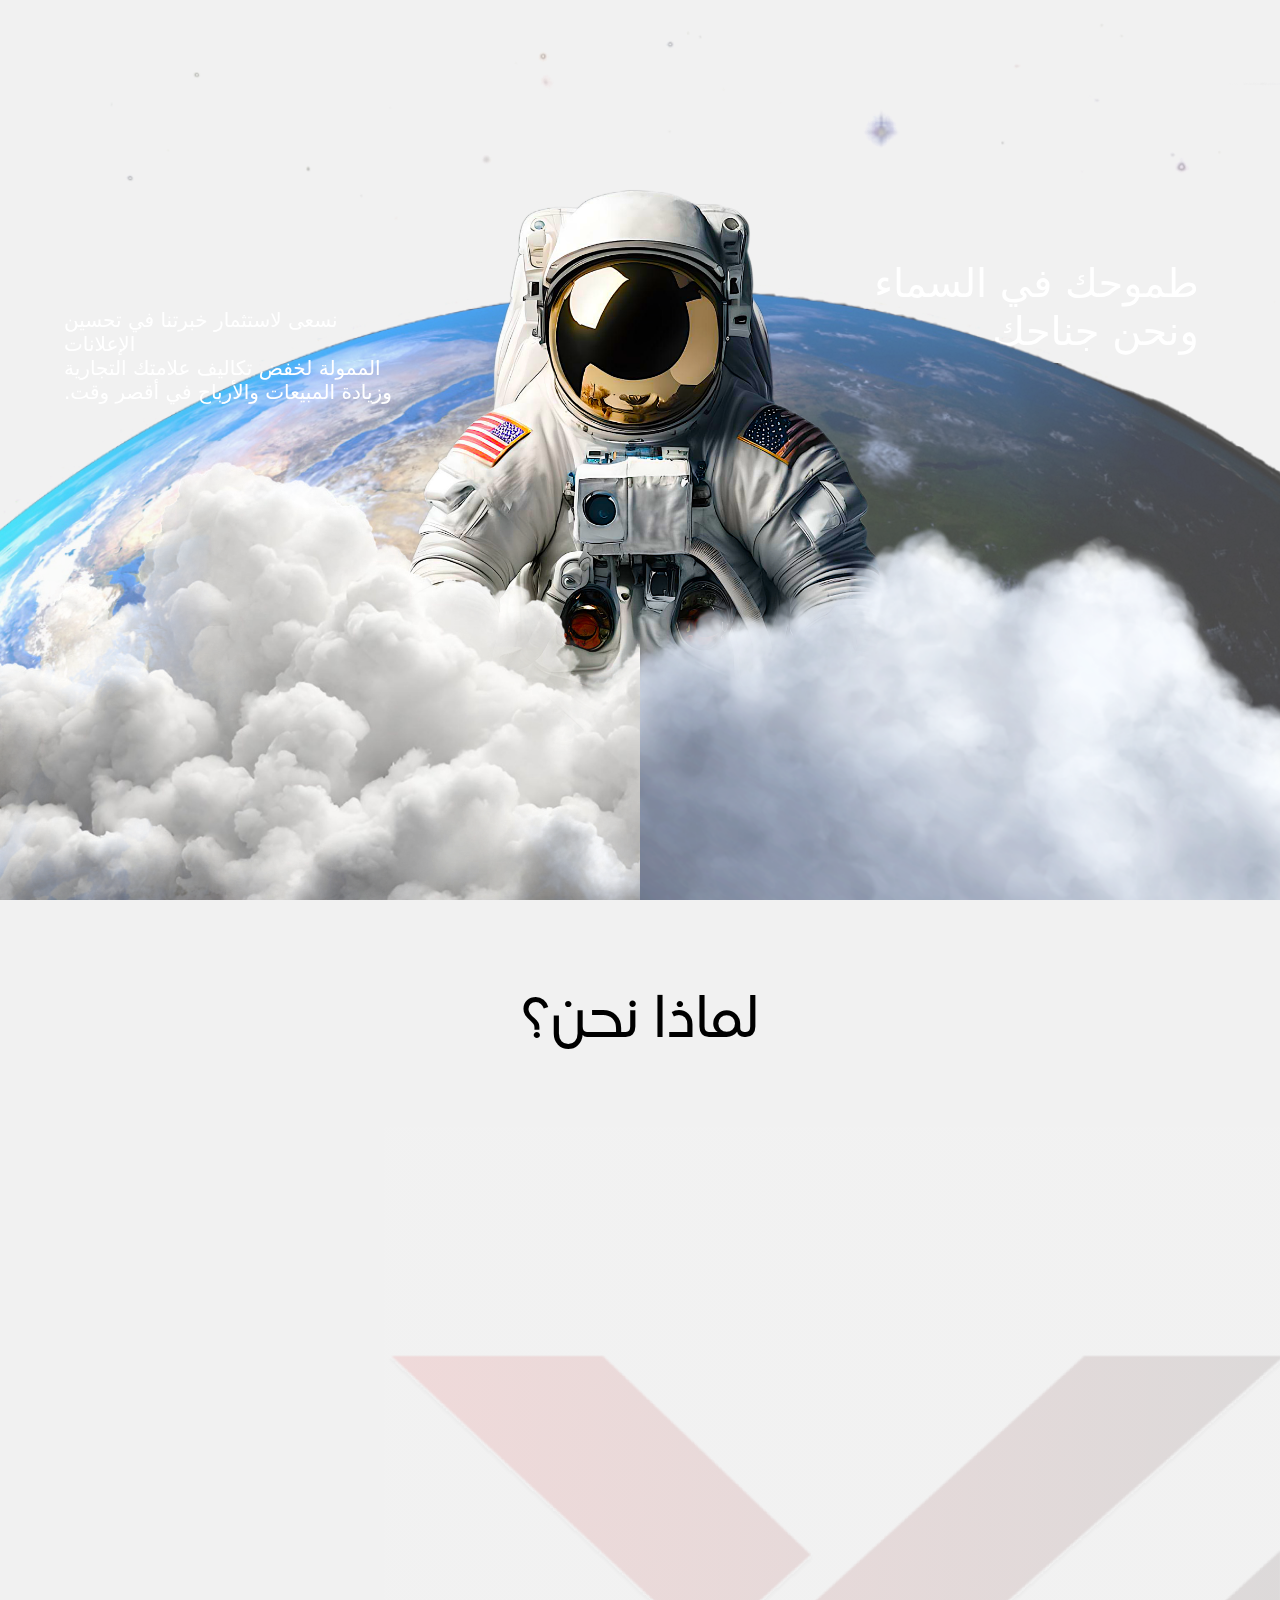
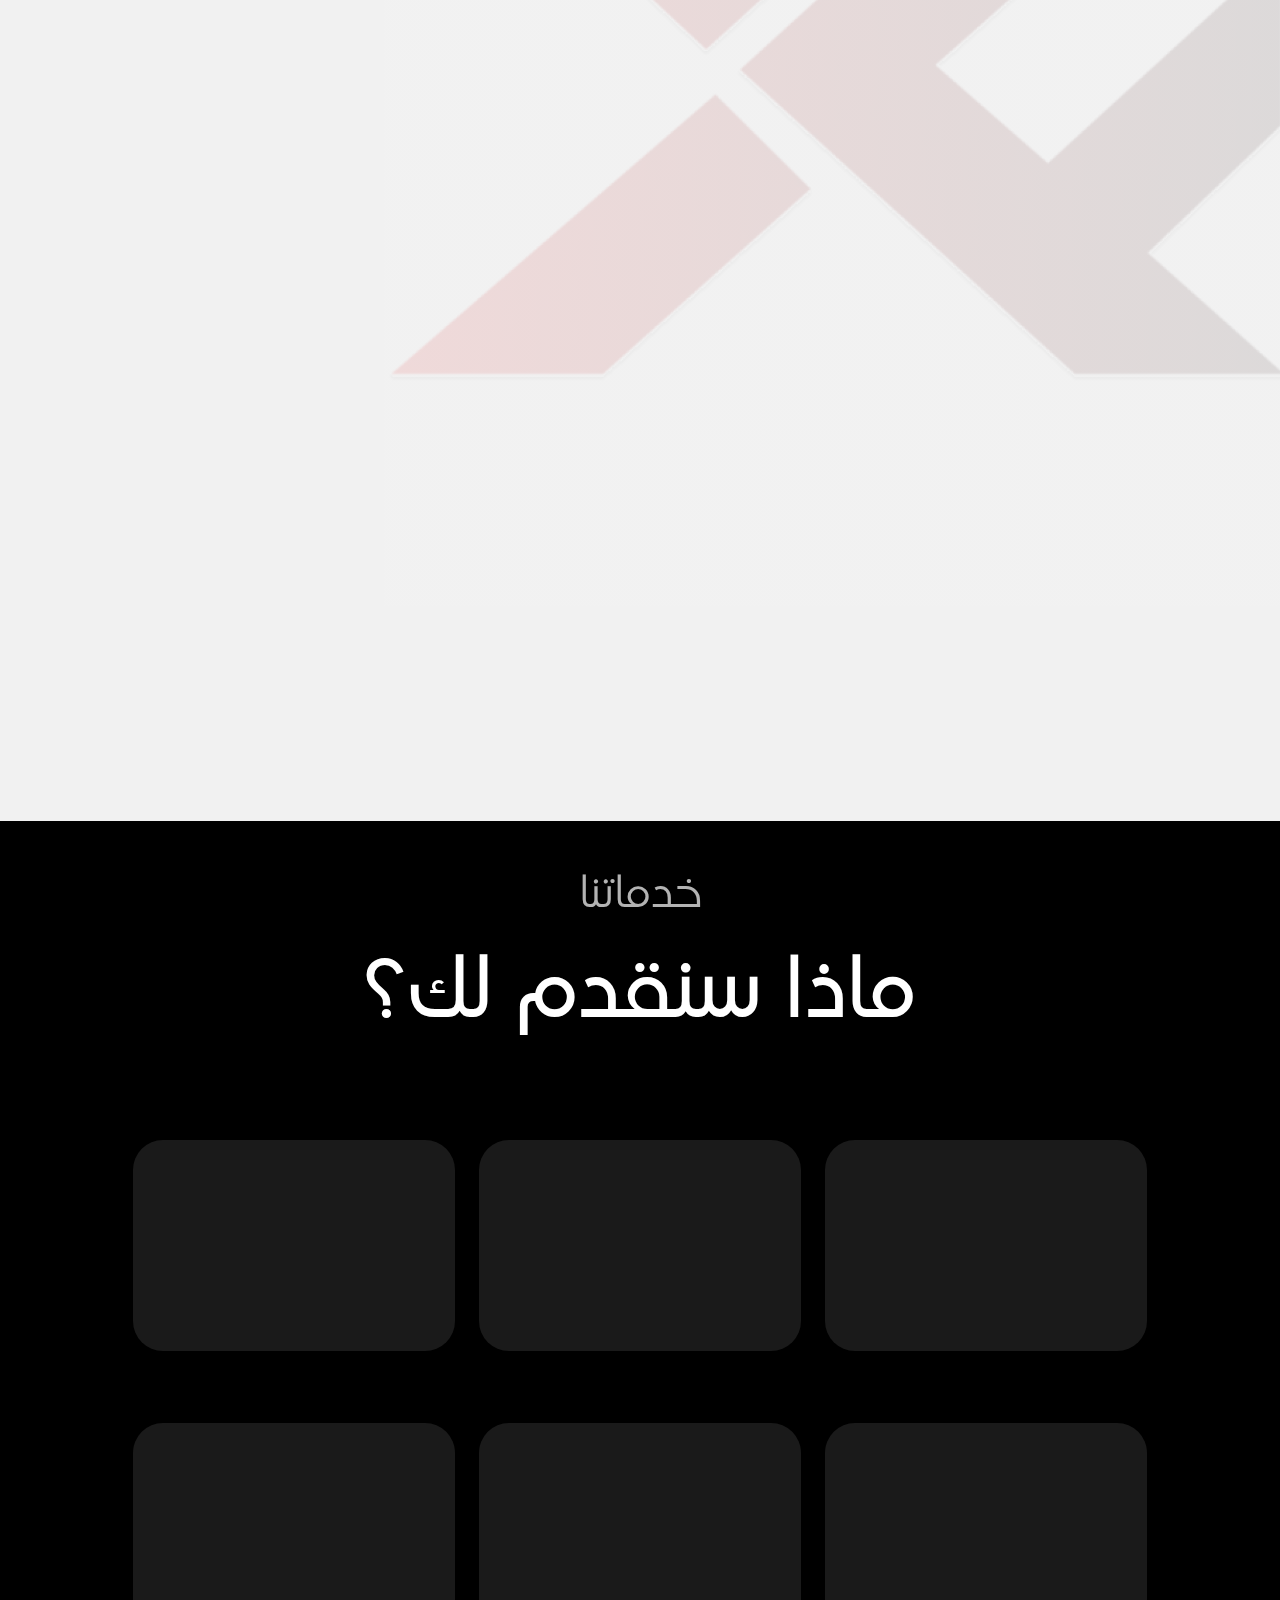
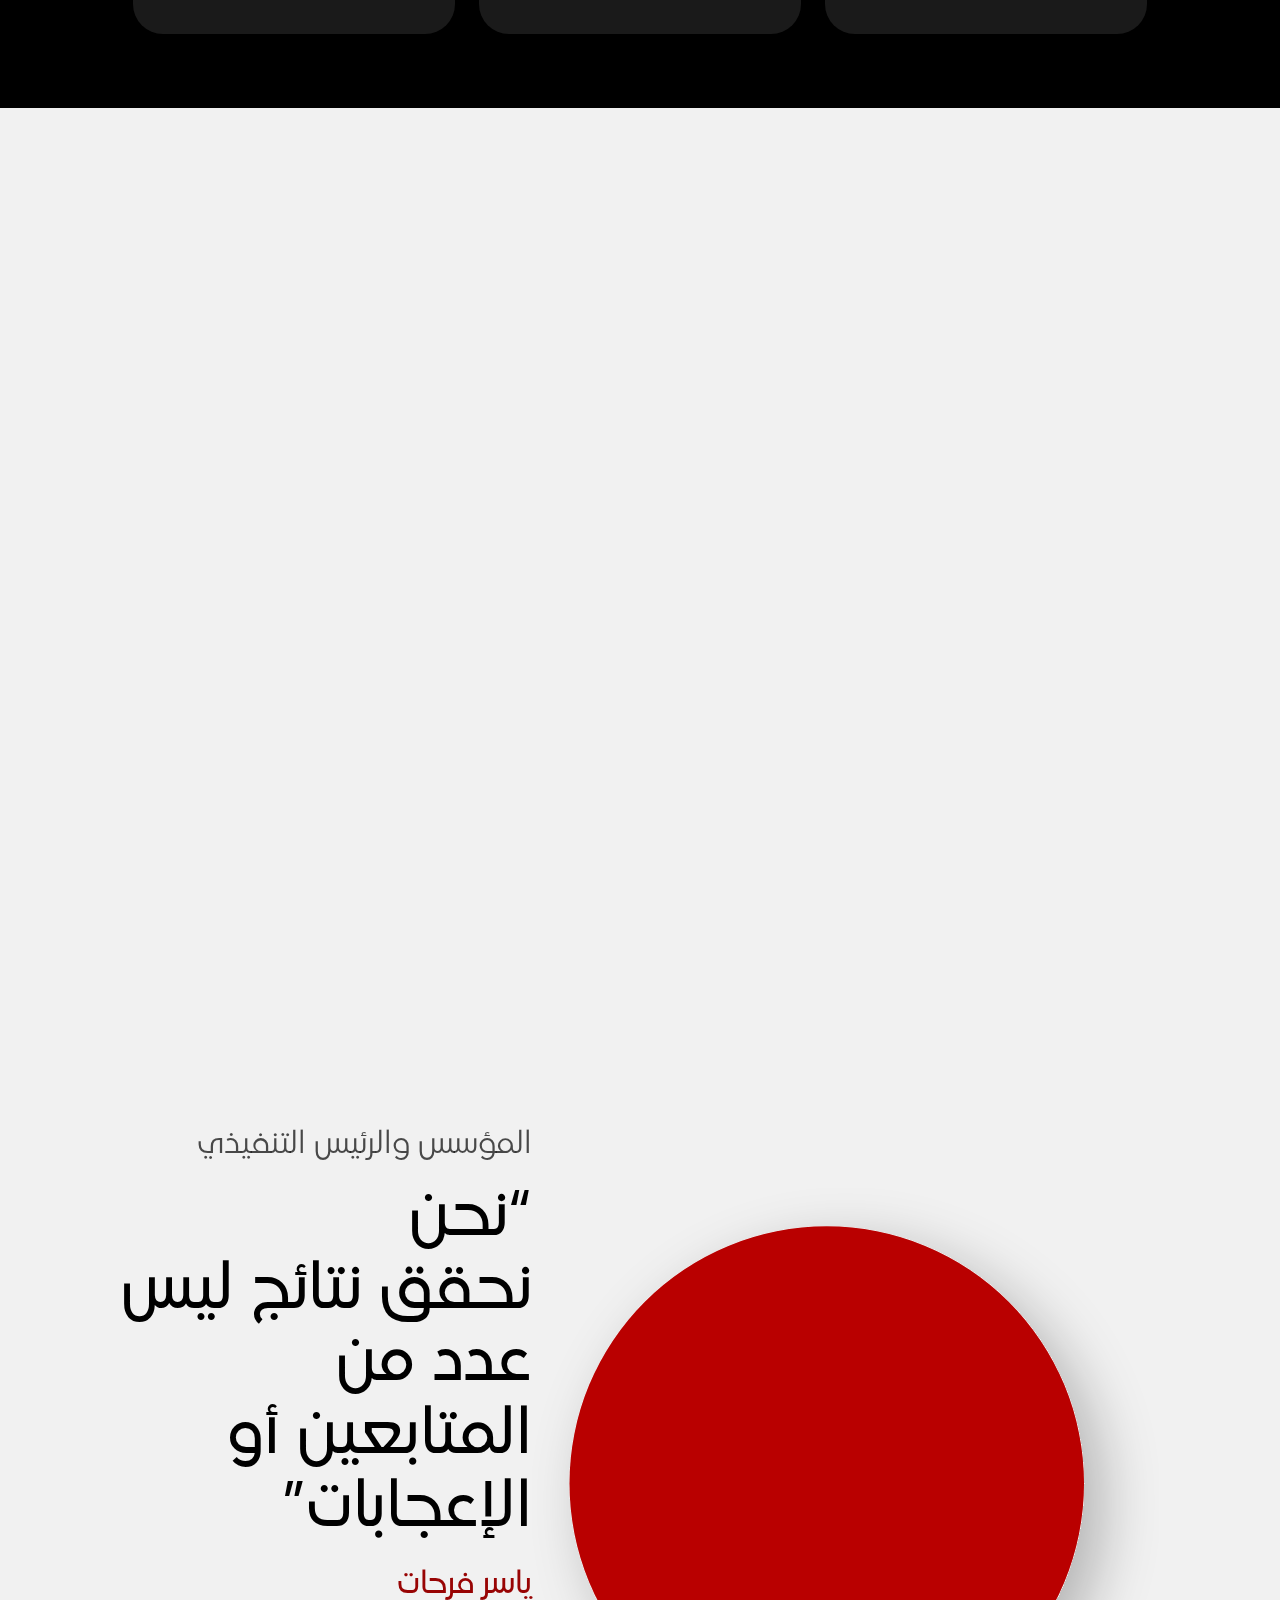
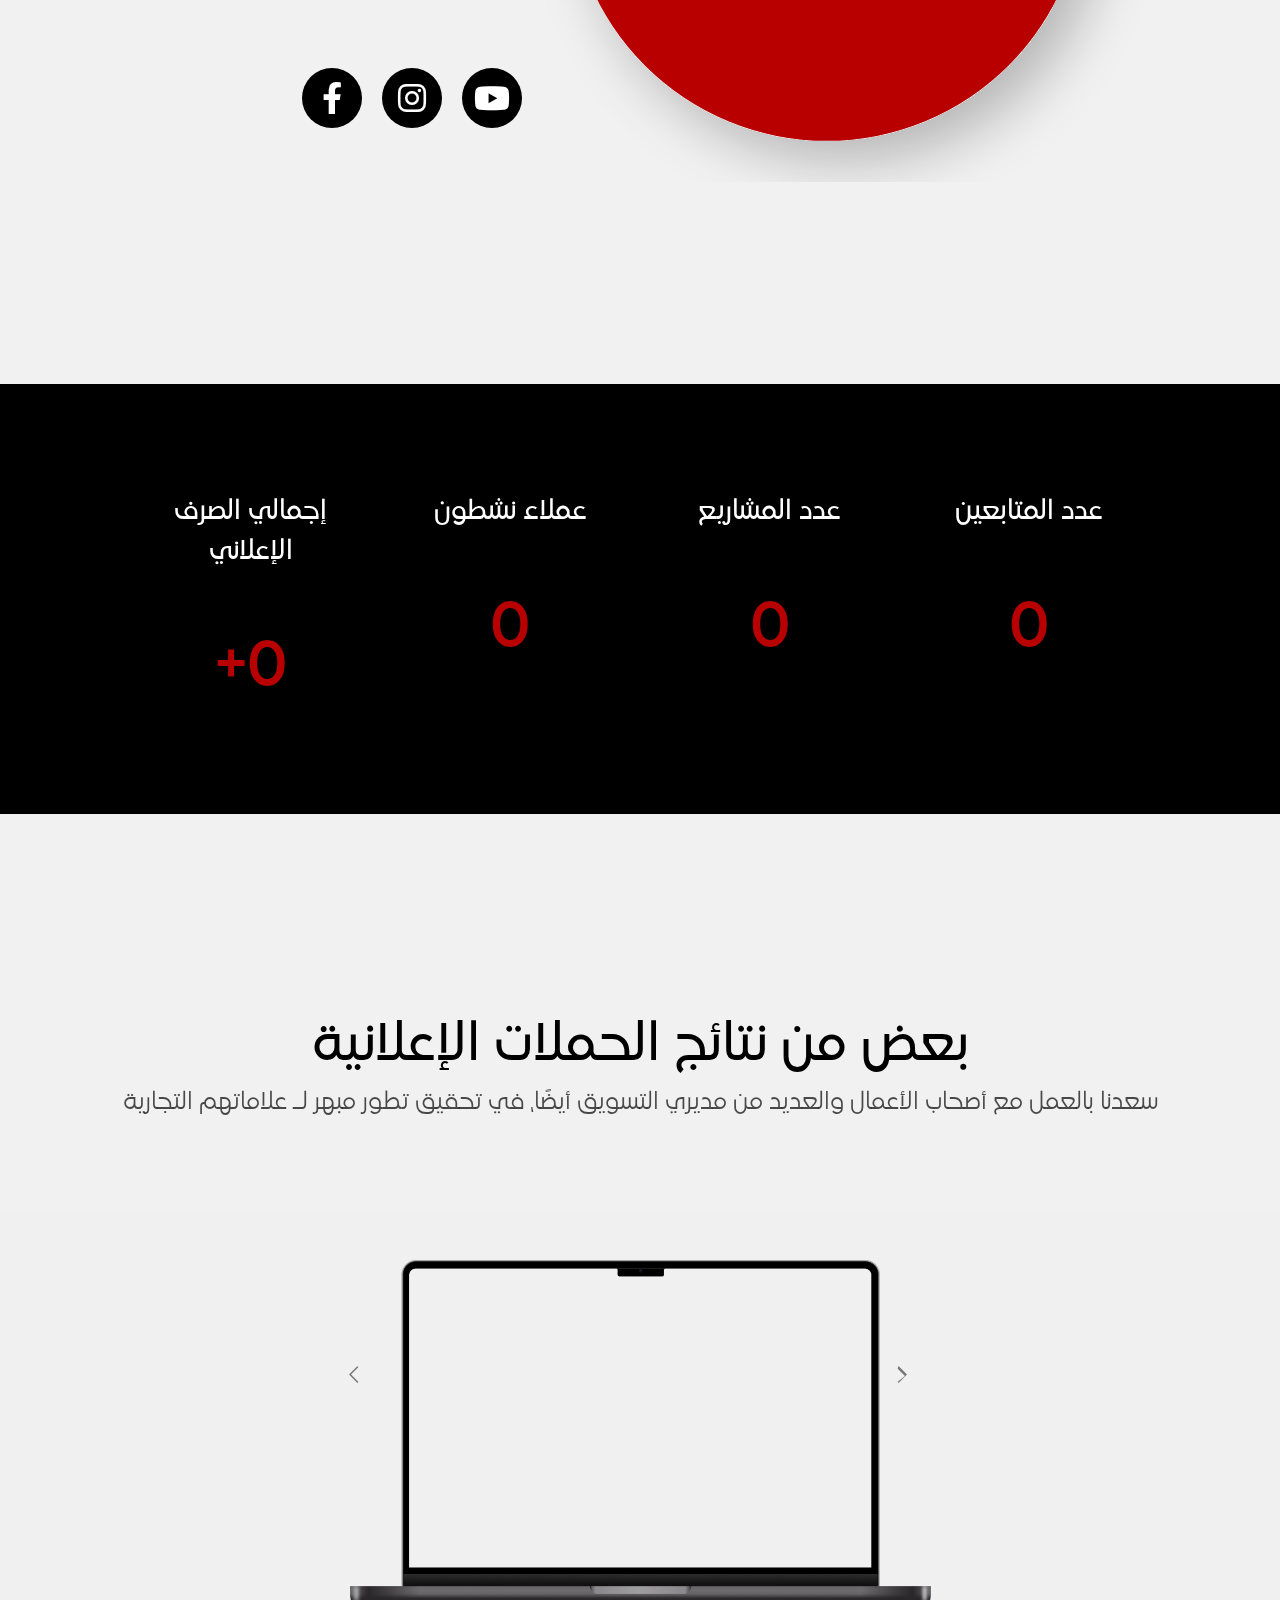
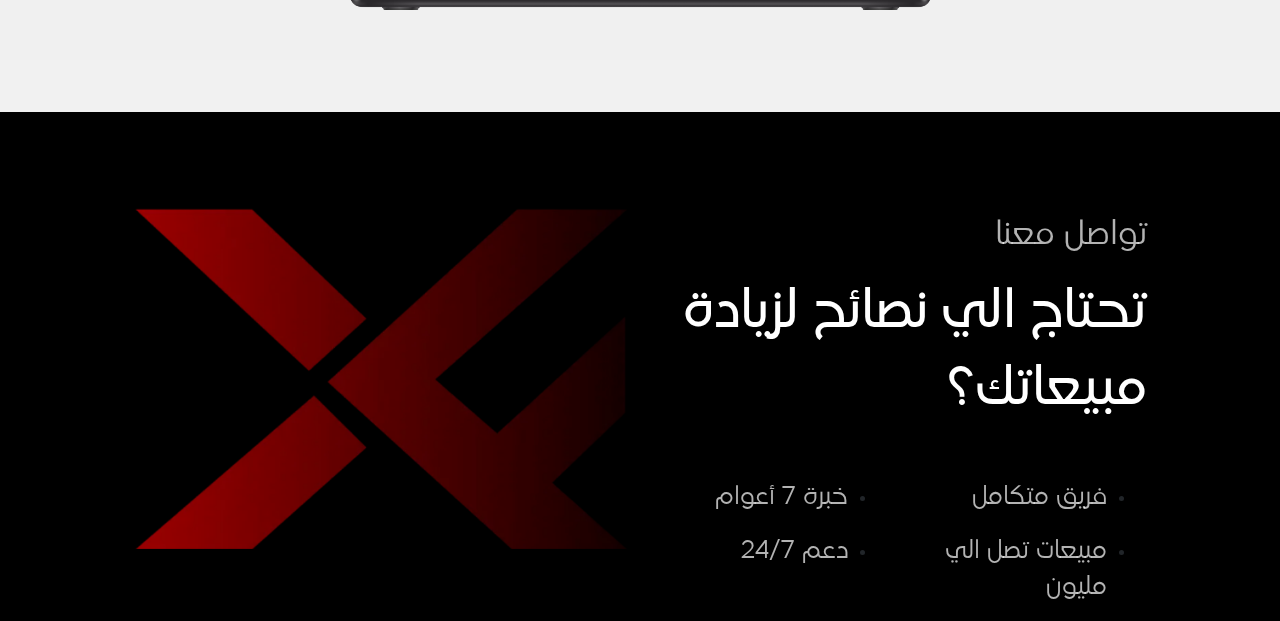
==== commit c718be87: "Parallax" ====
--- a/index.html
+++ b/index.html
@@ -22,11 +22,42 @@
 </head>
 
 <body>
+
+    
+    <section class="parallax-section">
+        <!-- Navbar -->
+    
+      
+      <!-- Parallax Background -->
+      <div class="parallax-background"></div>
+
+      <!-- 3 Columns Layout -->
+      <div class="parallax-content">
+        <div class="column right">
+            <h2 class="TextR"> طموحك في السماء ونحن جناحك</h2>
+        </div>
+          
+          <div class="column center">
+              <img src="./assets/imgs/Mask group2.png" alt="World Image" class="world-img" />
+              <img src="./assets/imgs/Mask group.png" alt="Center Image" class="center-img" />
+          </div>
+          <div class="column left">
+            <h2 class="textL">نسعى لاستثمار خبرتنا في تحسين الإعلانات <br> الممولة لخفض تكاليف علامتك التجارية <br> وزيادة المبيعات والأرباح في أقصر وقت. </h2>
+        </div>
+      </div>
+
+      <!-- Bottom Images -->
+      <div class="parallax-bottom-img">
+          <img src="./assets/imgs/cloud-2421760.png" alt="Left Cloud" />
+          <img src="./assets/imgs/isolated-storm-cloud 1.png" alt="Right Cloud" />
+      </div>
+  </section>
+  
     <!-- Why Us Heading -->
-    <h2 class="why-us-heading">لماذا نحن؟</h2>
+    <h2 style="margin-top: 90px;" class="why-us-heading">لماذا نحن؟</h2>
 
     <!-- Why Us Section -->
-    <section class="why-us-section container-fluid">
+    <section class="why-us-section container-fluid" >
         <div class="margins fix row justify-content-center">
             <div class="col-md-4 col-12">
                 <div class="why-us-card wow animate__animated animate__fadeInRight"
--- a/assets/css/style.css
+++ b/assets/css/style.css
@@ -547,3 +547,148 @@
 }
 
 
+
+
+
+
+
+.parallax-section {
+    position: relative;
+    overflow: hidden;
+    height: 100vh;
+}
+
+.parallax-background {
+    position: absolute;
+    top: 0;
+    left: 0;
+    width: 100%;
+    height: 100%;
+    background-image: url('../imgs/cosmos-1853491.png');
+    background-attachment: fixed;
+    background-size: cover;
+    background-position: center;
+    z-index: -1;
+    will-change: transform;
+}
+
+.parallax-content {
+    display: flex;
+    justify-content: space-between;
+    align-items: center;
+    height: 100%;
+    padding: 0 5%;
+    position: relative;
+}
+
+.column {
+    width: 30%;
+    color: white;
+    position: relative;
+    z-index: 1;
+}
+
+.left, .right {
+    
+    text-align: left;
+}
+.left .textL, .right .TextR {
+transform: translateY(-40%); /* Adjust this value to move the text upwards */
+}
+ .right .TextR {
+    transform: translateY(-90%); /* Adjust this value to move the text upwards */
+    }
+.center {
+    position: relative;
+    text-align: center;
+    display: flex;
+    justify-content: center;
+    align-items: center;
+    height: 100%;
+}
+
+.TextR {
+    position: absolute;
+    bottom: 30%;
+    right: 5%;
+    font-size: 3.12vw;  /* Use vw for responsive font size */
+    text-align: right;
+}
+
+.textL {
+    font-size: 1.5625vw;  /* Use vw for responsive font size */
+    position: absolute;
+    bottom: 36%;
+}
+
+/* Center Image */
+.center-img {
+    width: 50vw;  /* Make the image responsive */
+    height: auto;
+    position: relative;
+    z-index: 2;
+}
+
+/* World Image (behind the center image) */
+.world-img {
+    position: absolute;
+    width: 2000px;  /* Large width to cover background */
+    height: 2000px;  /* Large height to cover background */
+    top: 30%;
+    left: 50%;
+    transform: translate(-50%, -50%);
+    z-index: 1;
+    object-fit: cover;
+    opacity: 0.7;
+}
+
+.parallax-bottom-img {
+    position: absolute;
+    bottom: 0;
+    top: 40%;
+    left: 0;
+    width: 100%;
+    height: 100%;
+    z-index: 999;
+    display: flex;
+    justify-content: space-between;
+}
+
+.parallax-bottom-img img {
+    width: 50%;
+    height: auto;
+    object-fit: cover;
+}
+
+/* Media Query for Smaller Screens */
+@media (max-width: 768px) {
+    .parallax-content {
+        flex-direction: column;
+        padding: 0 2%;
+    }
+
+    .column {
+        width: 100%;
+        text-align: center;
+        margin-bottom: 20px;
+    }
+
+    .TextR, .textL {
+        font-size: 6vw;
+        position: static;
+        text-align: center;
+        max-width: 100%;
+    }
+
+    .center-img {
+        width: 80vw;
+        height: auto;
+    }
+
+    .world-img {
+        width: 100%;
+        height: auto;
+        top: 20%;
+    }
+}
+
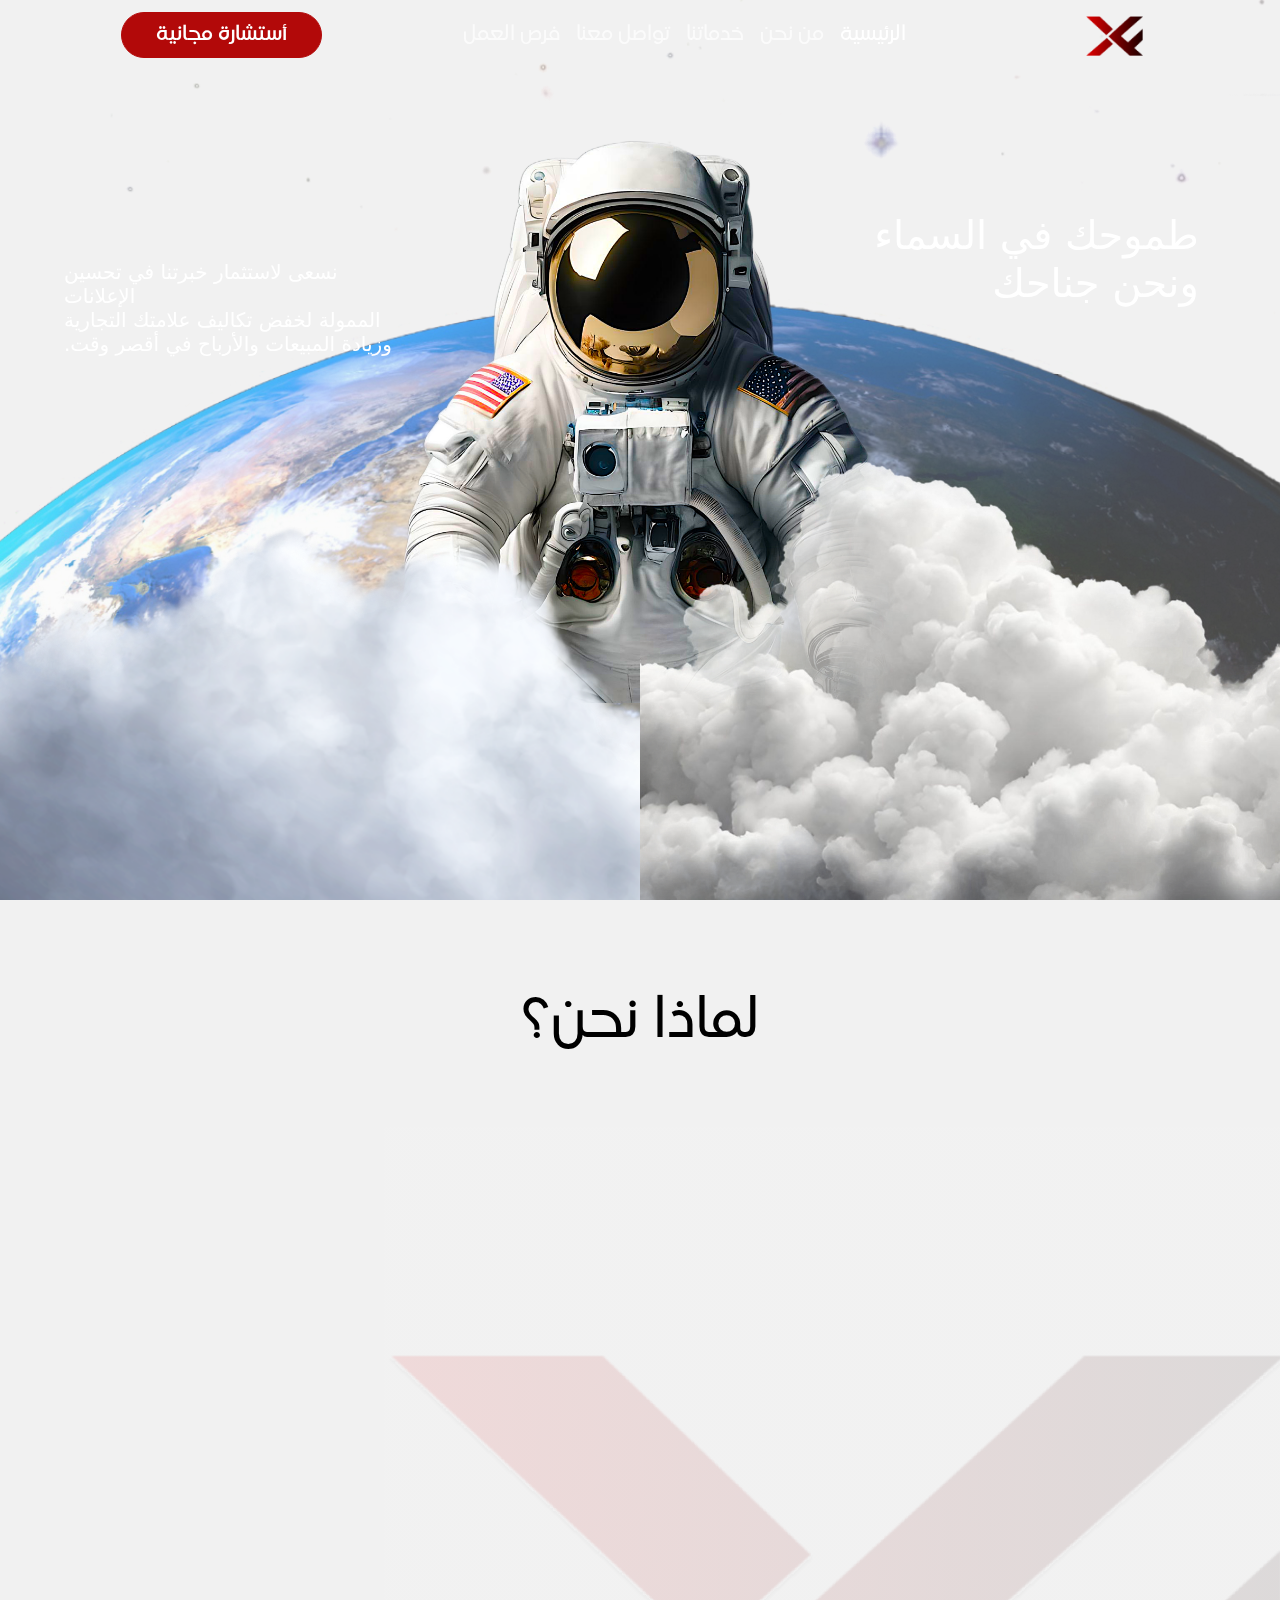
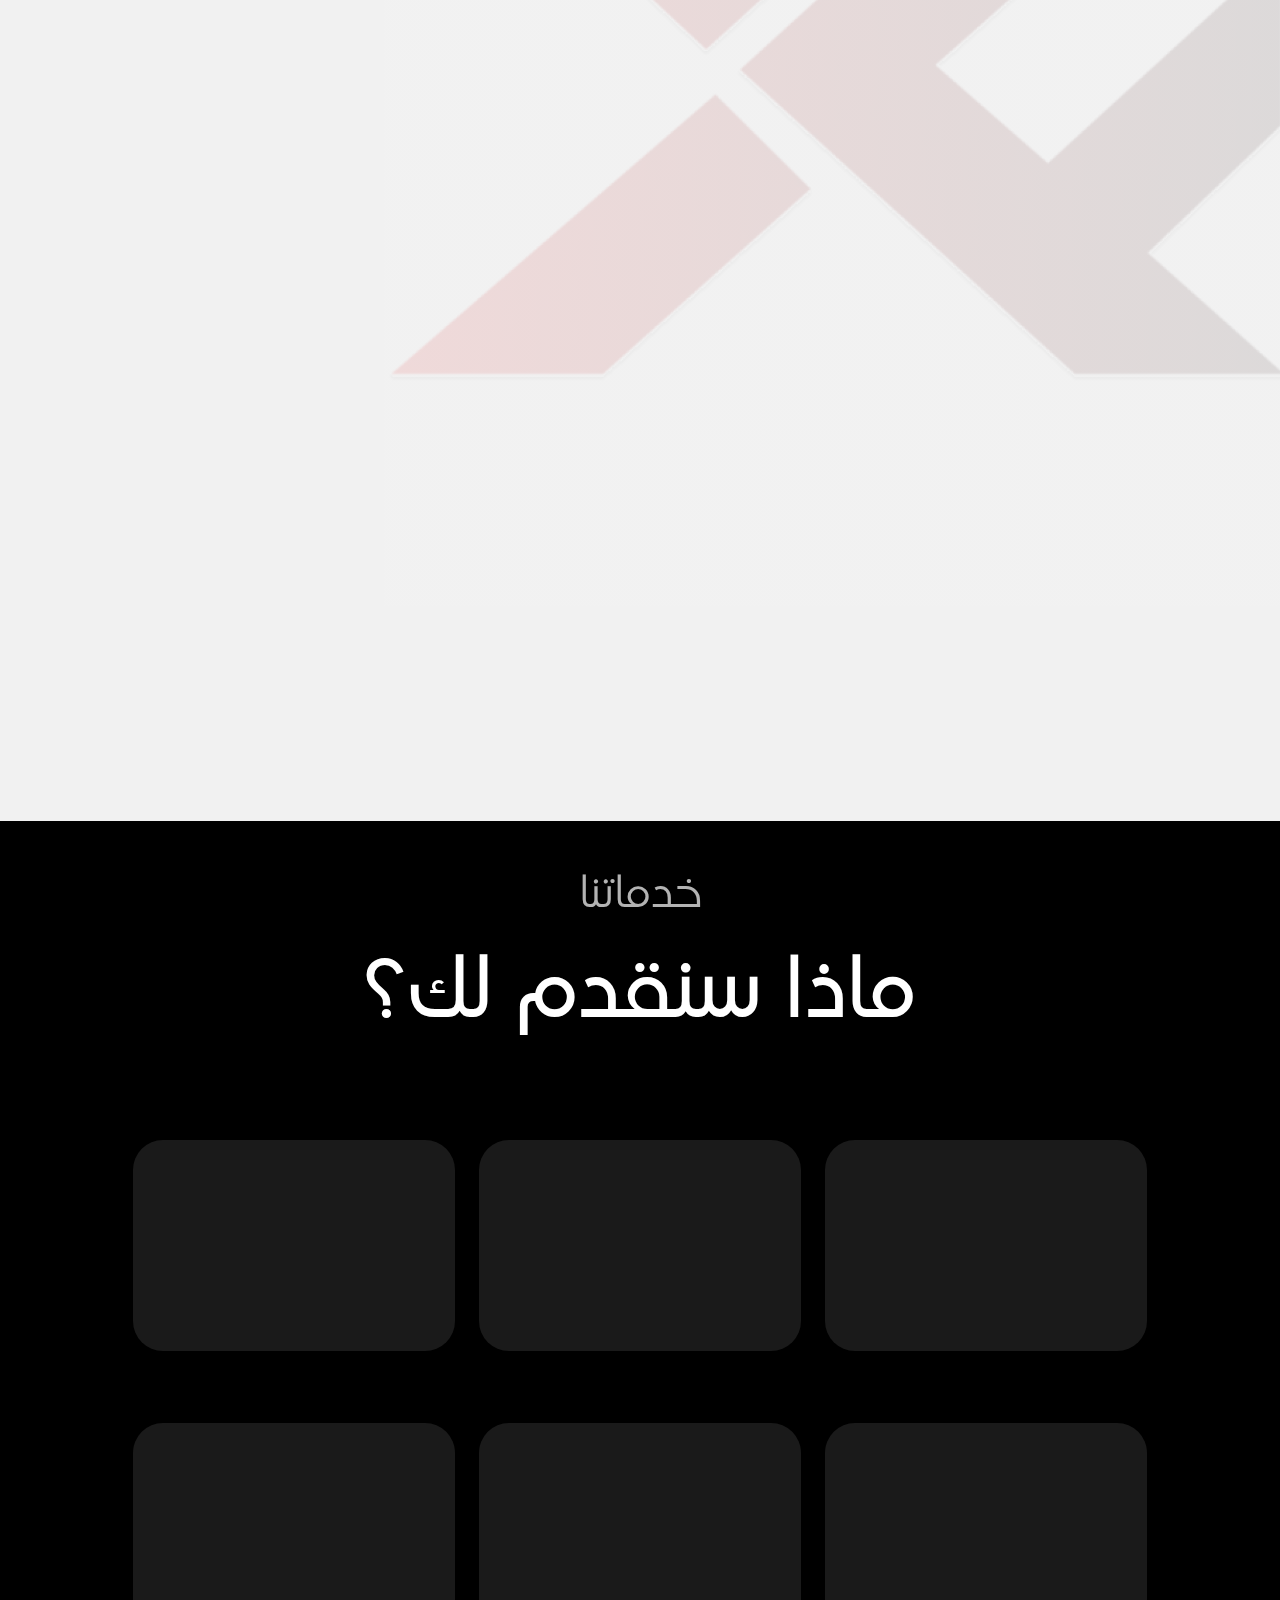
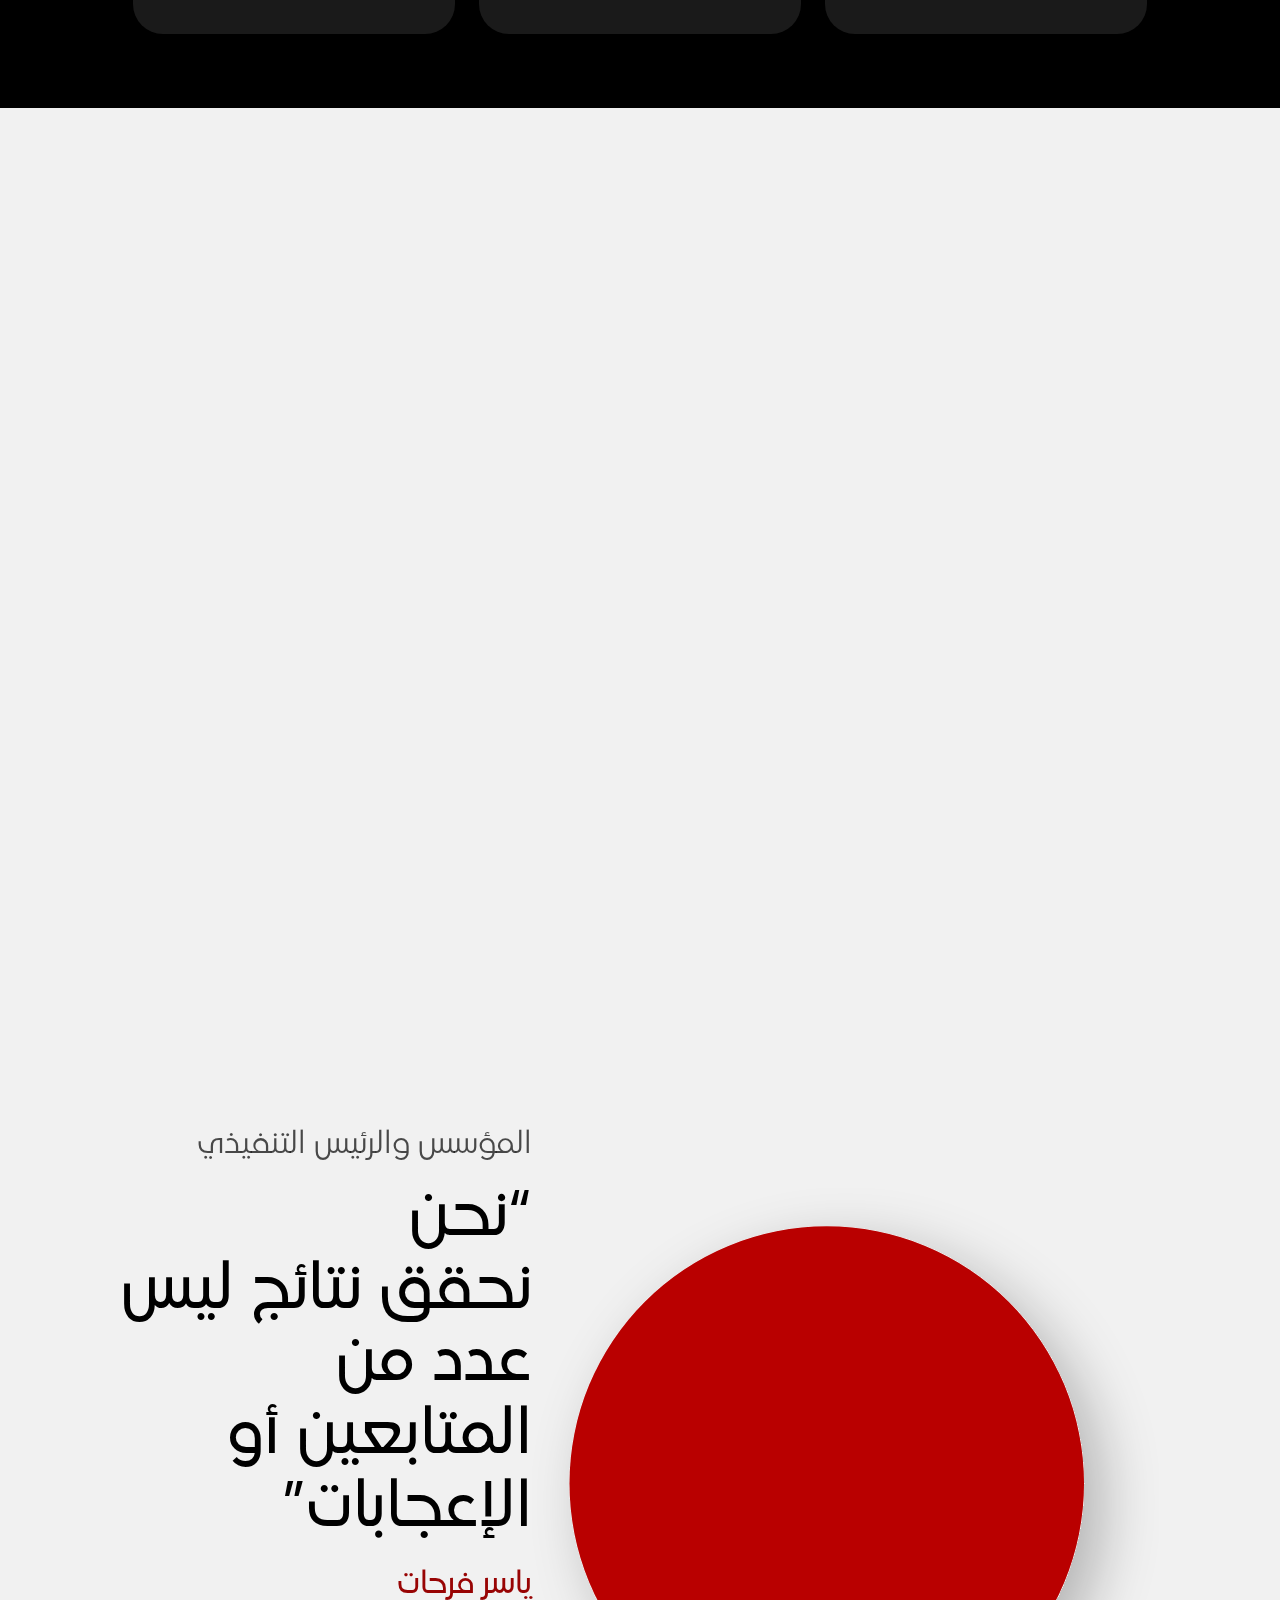
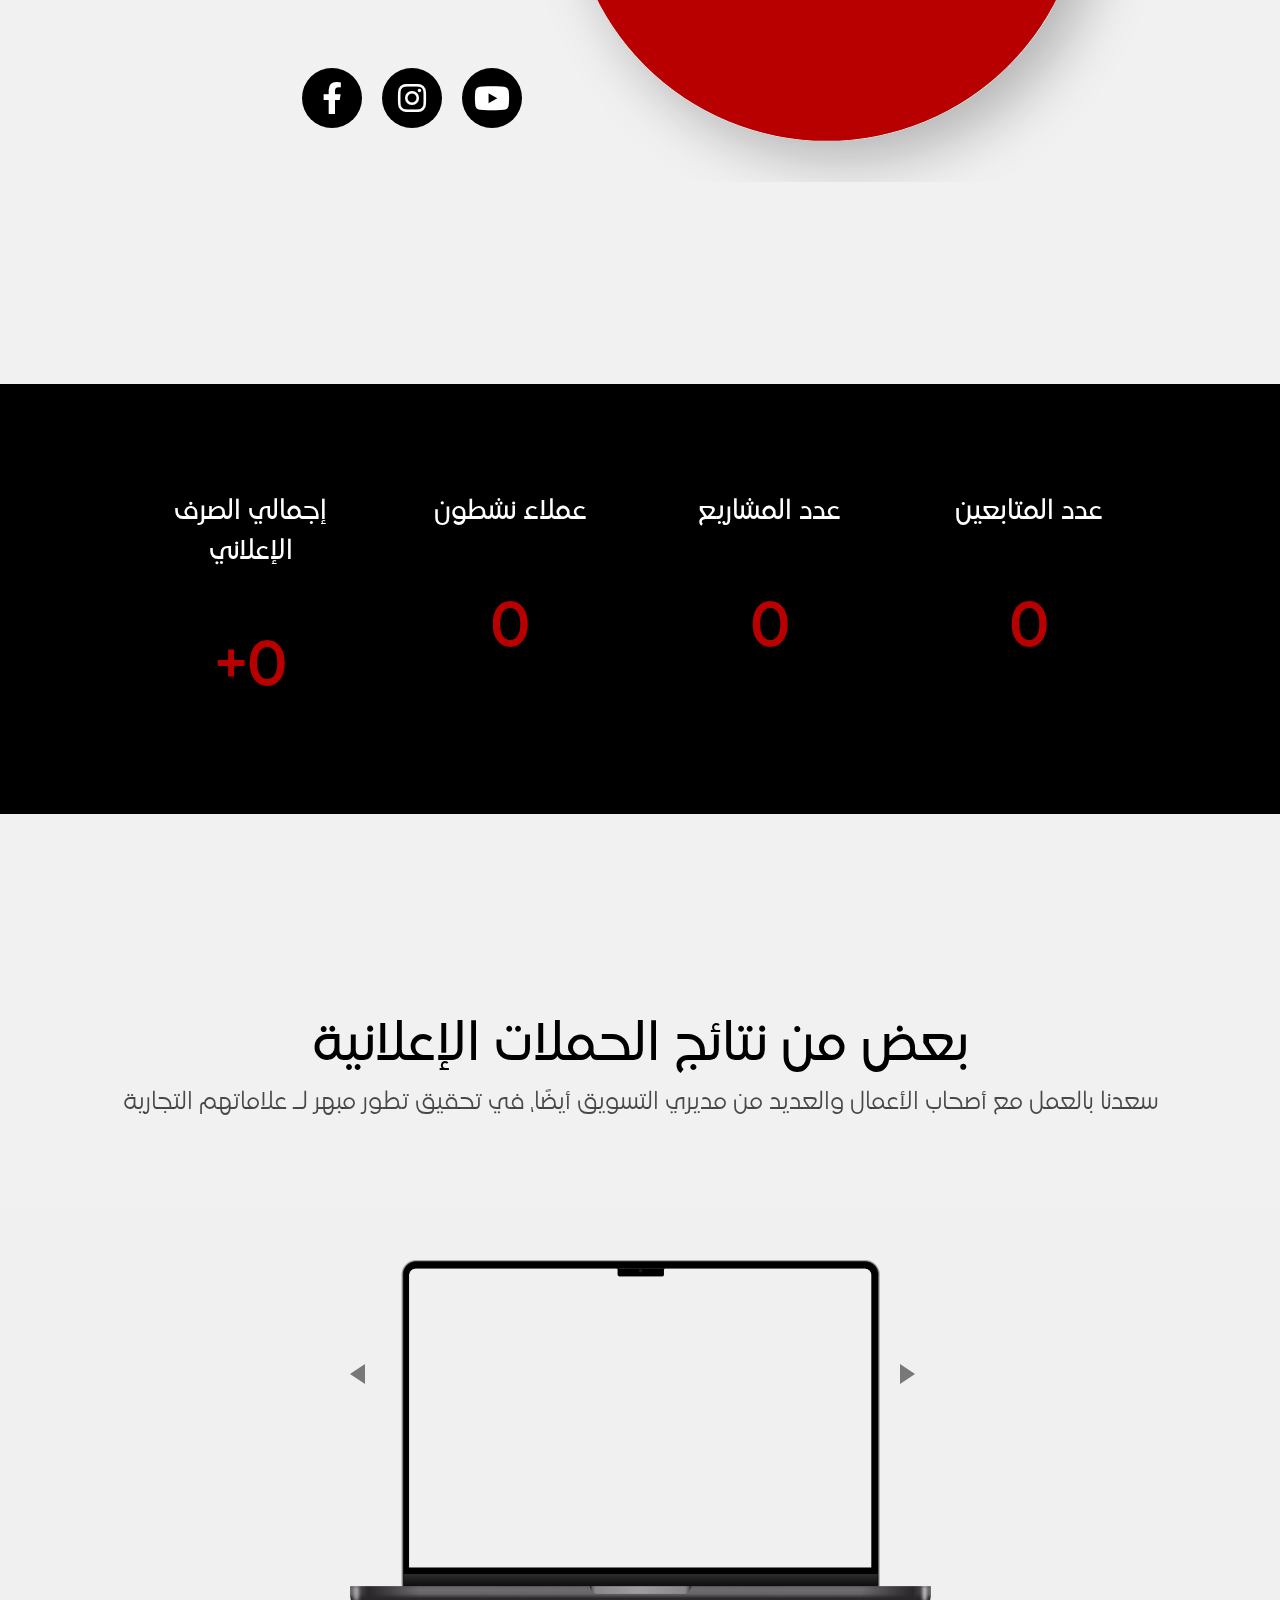
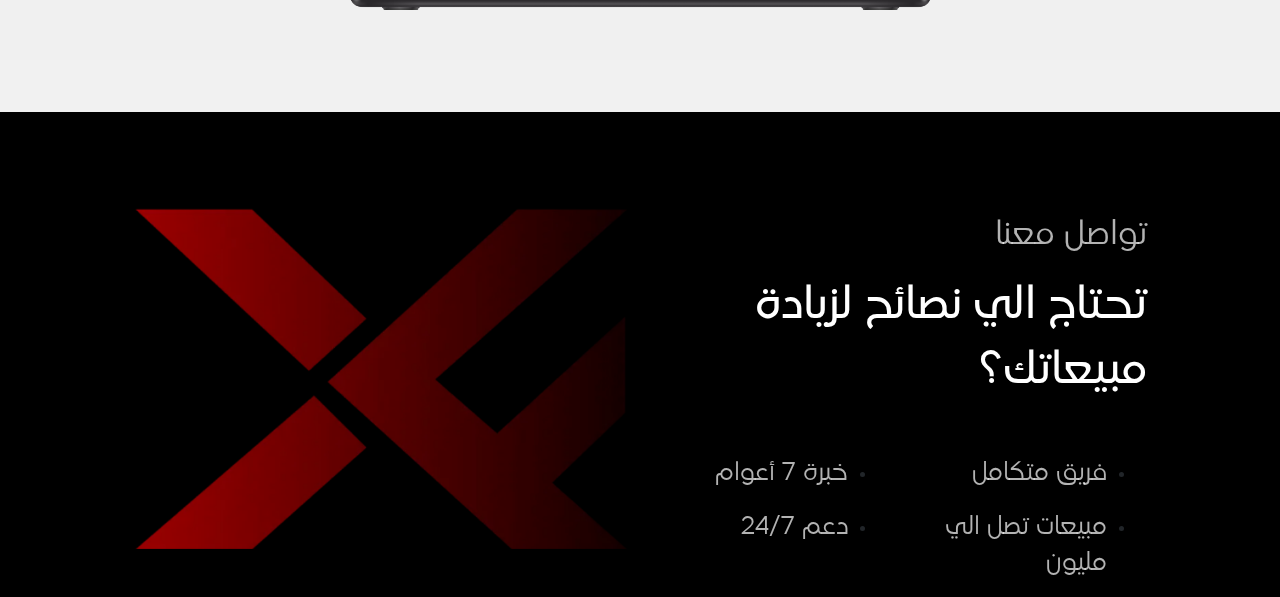
==== commit dfb36dd7: "updates" ====
--- a/index.html
+++ b/index.html
@@ -17,7 +17,9 @@
 
     <link rel="stylesheet" href="./assets/css/style.css">
     <link rel="stylesheet" href="https://cdnjs.cloudflare.com/ajax/libs/font-awesome/6.0.0-beta3/css/all.min.css">
-
+<!-- Bootstrap JS and Popper.js for the Navbar toggle -->
+<script src="https://cdn.jsdelivr.net/npm/@popperjs/core@2.11.6/dist/umd/popper.min.js"></script>
+<script src="https://cdn.jsdelivr.net/npm/bootstrap@5.3.0-alpha1/dist/js/bootstrap.min.js"></script>
 
 </head>
 
@@ -25,34 +27,67 @@
 
     
     <section class="parallax-section">
-        <!-- Navbar -->
+<!-- Navbar -->
+<nav class="navbar navbar-expand-lg navbar-light bg-transparent position-fixed w-100 ">
+    <div class="container-fluid margins">
+        <!-- Logo on the Right -->
+        <a class="navbar-brand ms-auto" href="#">
+            <img src="./assets/imgs/Logo.png" alt="Logo" class="d-inline-block align-text-top" height="40">
+        </a>
+        
+        <!-- Left Button (Toggle for mobile) -->
+        <button class="navbar-toggler" type="button" data-bs-toggle="collapse" data-bs-target="#navbarNav" aria-controls="navbarNav" aria-expanded="false" aria-label="Toggle navigation">
+            <span class="navbar-toggler-icon"></span>
+        </button>
+        
+        <!-- Navbar Links (Centered) -->
+        <div class="collapse navbar-collapse justify-content-center" id="navbarNav">
+            <ul class="navbar-nav">
+                <li class="nav-item"><a class="nav-link active" href="#"> الرئيسية</a></li>
+                <li class="nav-item"><a class="nav-link" href="#"> من نحن</a></li>
+                <li class="nav-item"><a class="nav-link" href="#">خدماتنا</a></li>
+                <li class="nav-item"><a class="nav-link" href="#"> تواصل معنا</a></li>
+                <li class="nav-item"><a class="nav-link" href="#">فرص العمل</a></li>
+            </ul>
+        </div>
+        
+        <!-- Free Consultation Button -->
+        <button class="btn btn-primary" type="button"> أستشارة مجانية</button>
+    </div>
+</nav>
+
+        
+        
+        
     
+      <div style="margin-top: 100px;">
+          <!-- Parallax Background -->
+          <div class="parallax-background"></div>
+    
+          <!-- 3 Columns Layout -->
+          <div class="parallax-content">
+              <div class="column right">
+                  <h2 class="TextR"> طموحك في السماء ونحن جناحك</h2>
+              </div>
+                
+              <div class="column center">
+                  <img src="./assets/imgs/Mask group2.png" alt="World Image" class="world-img" />
+                  <img src="./assets/imgs/Mask group.png" alt="Center Image" class="center-img" />
+              </div>
+              
+              <div class="column left">
+                  <h2 class="textL">نسعى لاستثمار خبرتنا في تحسين الإعلانات <br> الممولة لخفض تكاليف علامتك التجارية <br> وزيادة المبيعات والأرباح في أقصر وقت. </h2>
+              </div>
+          </div>
       
-      <!-- Parallax Background -->
-      <div class="parallax-background"></div>
-
-      <!-- 3 Columns Layout -->
-      <div class="parallax-content">
-        <div class="column right">
-            <h2 class="TextR"> طموحك في السماء ونحن جناحك</h2>
-        </div>
-          
-          <div class="column center">
-              <img src="./assets/imgs/Mask group2.png" alt="World Image" class="world-img" />
-              <img src="./assets/imgs/Mask group.png" alt="Center Image" class="center-img" />
+          <!-- Bottom Images -->
+          <div class="parallax-bottom-img">
+              <img src="./assets/imgs/isolated-storm-cloud 1.png" alt="Left Cloud" />
+              <img src="./assets/imgs/cloud-2421760.png" alt="Right Cloud" />
           </div>
-          <div class="column left">
-            <h2 class="textL">نسعى لاستثمار خبرتنا في تحسين الإعلانات <br> الممولة لخفض تكاليف علامتك التجارية <br> وزيادة المبيعات والأرباح في أقصر وقت. </h2>
-        </div>
       </div>
-
-      <!-- Bottom Images -->
-      <div class="parallax-bottom-img">
-          <img src="./assets/imgs/cloud-2421760.png" alt="Left Cloud" />
-          <img src="./assets/imgs/isolated-storm-cloud 1.png" alt="Right Cloud" />
-      </div>
-  </section>
-  
+    </section>
+    
     <!-- Why Us Heading -->
     <h2 style="margin-top: 90px;" class="why-us-heading">لماذا نحن؟</h2>
 
@@ -464,7 +499,9 @@
     <script src="https://cdnjs.cloudflare.com/ajax/libs/bootstrap/5.3.0/js/bootstrap.bundle.min.js"></script>
     <script src="https://cdnjs.cloudflare.com/ajax/libs/wow/1.1.2/wow.min.js"></script>
     <script src="https://cdnjs.cloudflare.com/ajax/libs/wow/1.1.2/wow.min.js"></script>
-
+<!-- Bootstrap JS and Popper.js for the Navbar toggle -->
+<script src="https://cdn.jsdelivr.net/npm/@popperjs/core@2.11.6/dist/umd/popper.min.js"></script>
+<script src="https://cdn.jsdelivr.net/npm/bootstrap@5.3.0-alpha1/dist/js/bootstrap.min.js"></script>
     <!-- WOW.js -->
     <script>
         document.addEventListener("DOMContentLoaded", function () {
--- a/assets/css/style.css
+++ b/assets/css/style.css
@@ -173,7 +173,7 @@
   
   .description-text {
     font-family: var(--main-font); /* Use the main font family */
-    font-size: 20px /* Fixed font size */
+    font-size: 15px /* Fixed font size */
   }
 .service-card {
     background-color: #1a1a1a; /* Darker background for the card */
@@ -372,7 +372,7 @@
     margin-top: 10px;
     margin-bottom: 50px;
 
-    font-size: clamp(2.2rem, 3em + 1vw, 3.2rem);
+    font-size: clamp(1.7rem, 3em + 1vw, 2.7rem);
     color: #FFFFFF;
     font-family: var(--main-font); /* Use the main font family */
 
@@ -456,14 +456,29 @@
 }
 
 /* Left Arrow */
+/* Left Arrow */
 .carousel-control-prev-icon::before {
-    content: url("data:image/svg+xml,%3Csvg xmlns='http://www.w3.org/2000/svg' fill='%23000000' viewBox='0 0 16 16'%3E%3Cpath fill-rule='evenodd' d='M11.354 1.646a.5.5 0 0 1 0 .708L6.707 7l4.647 4.646a.5.5 0 0 1-.708.708l-5-5a.5.5 0 0 1 0-.708l5-5a.5.5 0 0 1 .708 0z'/%3E%3C/svg%3E");
-}
-
-/* Right Arrow */
-.carousel-control-next-icon::before {
-    content: url("data:image/svg+xml,%3Csvg xmlns='http://www.w3.org/2000/svg' fill='%23000000' viewBox='0 0 16 16'%3E%3Cpath fill-rule='evenodd' d='M4.646 1.646a.5.5 0 0 1 .708 0l5 5a.5.5 0 0 1 0 .708l-5 5a.5.5 0 0 1-.708-.708L9.293 8 4.646 3.354a.5.5 0 0 1 0-.708z'/%3E%3C/svg%3E");
-}
+    content: "";
+    display: block;
+    width: 0;
+    height: 0;
+    border-top: 10px solid transparent;
+    border-bottom: 10px solid transparent;
+    border-right: 15px solid #000; /* Arrow color */
+  }
+  
+  /* Right Arrow */
+  .carousel-control-next-icon::before {
+    content: "";
+    display: block;
+    width: 0;
+    height: 0;
+    border-top: 10px solid transparent;
+    border-bottom: 10px solid transparent;
+    border-left: 15px solid #000; /* Arrow color */
+  }
+  
+
 .macbook-text h2{
     color: #000000;
     font-family: var(--main-font); /* Use the main font family */
@@ -662,6 +677,7 @@
 
 /* Media Query for Smaller Screens */
 @media (max-width: 768px) {
+ 
     .parallax-content {
         flex-direction: column;
         padding: 0 2%;
@@ -692,3 +708,81 @@
     }
 }
 
+/* navbar */
+
+.nav-link{
+    color: rgba(255, 255, 255, 0.7) !important;
+    font-size: 20px;
+    font-family: var(--main-font); /* Use the main font family */
+
+}
+.active{
+    color: rgba(255, 255, 255) !important;
+
+}
+.btn-primary {
+    font-size: 20px;
+    font-family: var(--Madani--Medium); /* Use the main font family */
+
+    background-color: #B20909;
+    border-color: #B20909;
+    border-radius: 85px;
+    color: #FFFFFF;
+    padding: 15px;
+    width: 201px;
+    height: 46px;
+    display: flex;
+    justify-content: center;
+    align-items: center;
+    text-align: center; /* Ensures text is centered if there's no flex */
+}
+/* Initial navbar background */
+
+/* Black fade effect on scroll */
+/* Initial navbar background (transparent) */
+.navbar {
+    background-color: rgba(0, 0, 0, 0);  /* Start with fully transparent background */
+    opacity: 1; /* Initially, the navbar is invisible */
+    z-index: 1000;
+    transition: background-color 0.3s ease, box-shadow 0.3s ease;
+}
+
+/* Black fade effect when scrolled */
+.navbar-scrolled {
+    background-color: rgba(0, 0, 0, 0.7) !important;  /* Semi-transparent black */
+    opacity: 1; /* Fully visible */
+    box-shadow: 0 4px 8px rgba(0, 0, 0, 0.2); /* Optional shadow for more effect */
+}
+.nav-link:hover{
+    color: rgba(255, 255, 255) !important;
+    transition:  0.4s;
+
+
+}
+
+
+
+
+/* Style for the scrollbar */
+::-webkit-scrollbar {
+    width: 16px;  /* Set the width of the scrollbar */
+    height: 156px; /* Set the height of the scrollbar (for horizontal scrollbar) */
+}
+
+/* Scrollbar track (background of the scrollbar) */
+::-webkit-scrollbar-track {
+    background-color: transparent; /* You can customize this if needed */
+    border-radius: 10px; /* Border radius for the track */
+}
+
+/* Scrollbar thumb (the draggable part of the scrollbar) */
+::-webkit-scrollbar-thumb {
+    background-color: #B90000;  /* Set scrollbar thumb color */
+    border-radius: 10px;  /* Border radius for the thumb */
+    border: 3px solid #fff;  /* Optional: Adds a white border around the thumb */
+}
+
+/* Hover effect for the scrollbar thumb */
+::-webkit-scrollbar-thumb:hover {
+    background-color: #D90000; /* Darker color on hover */
+}
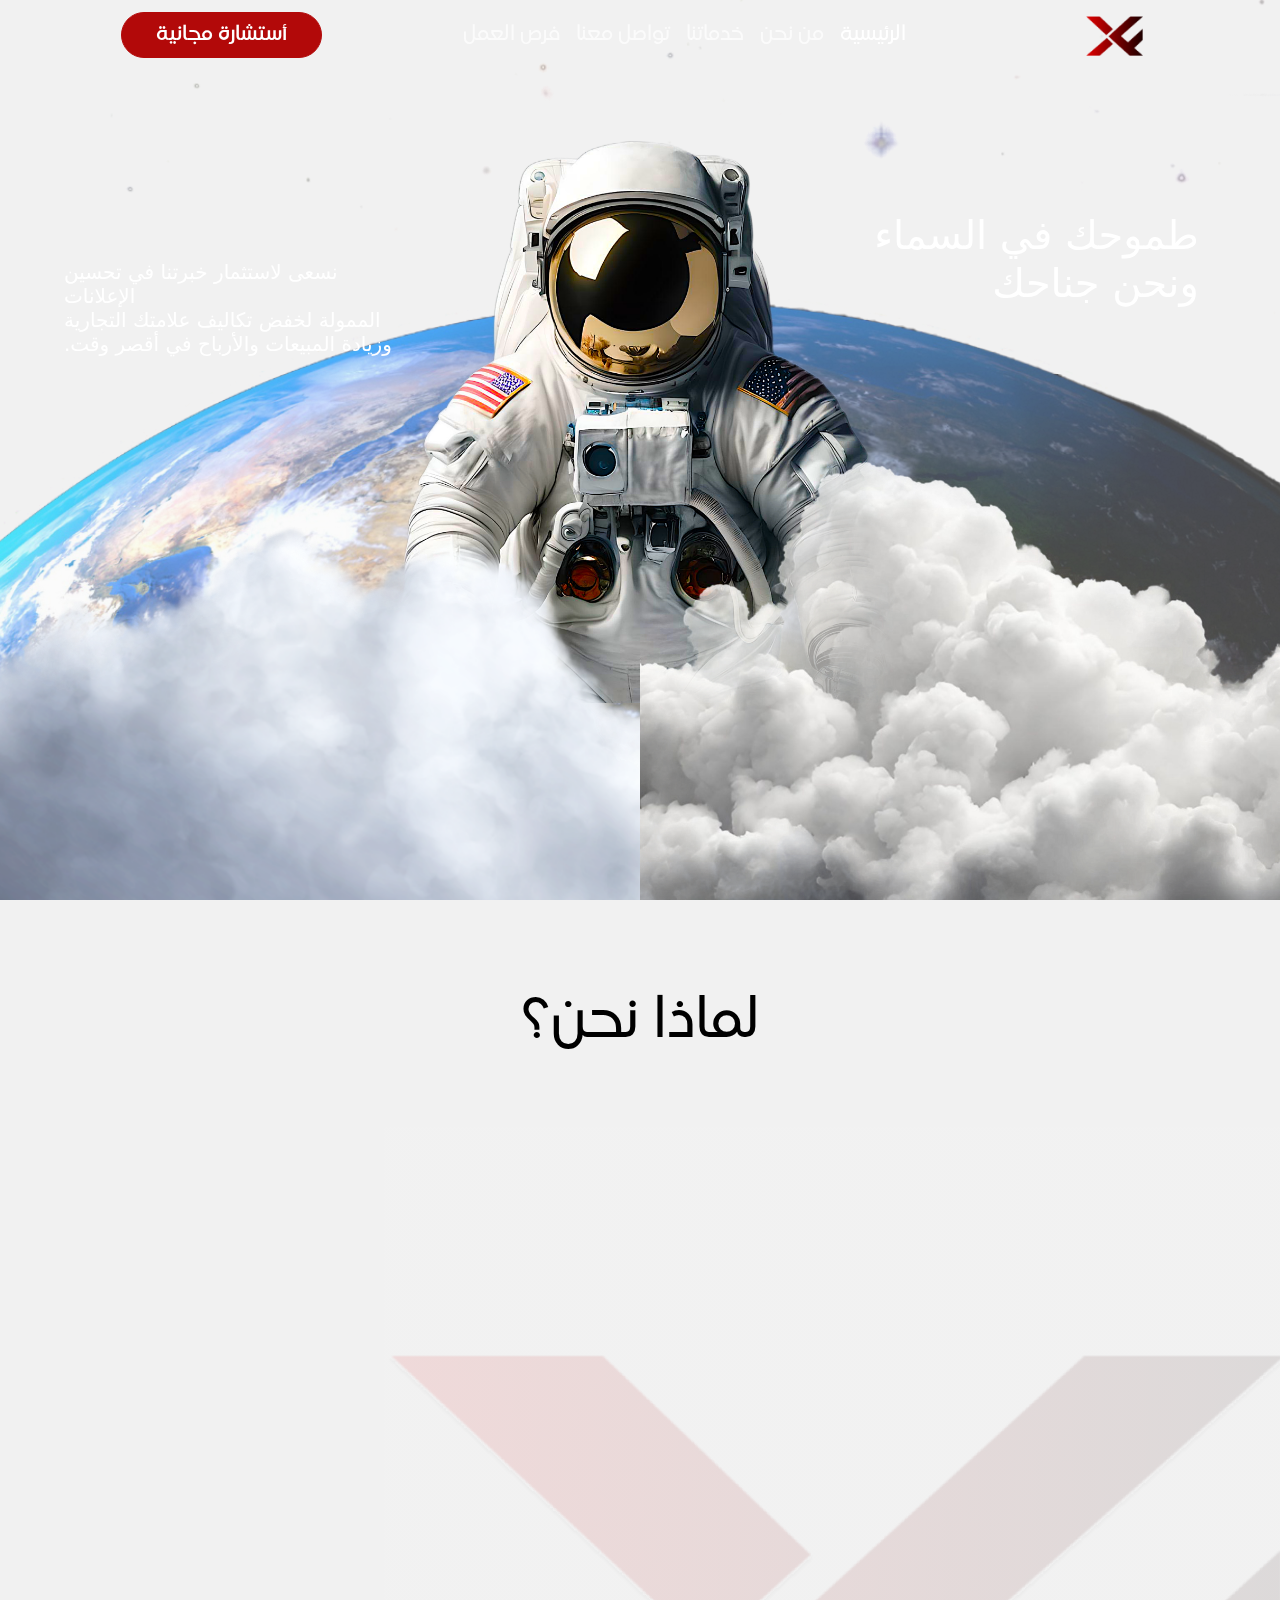
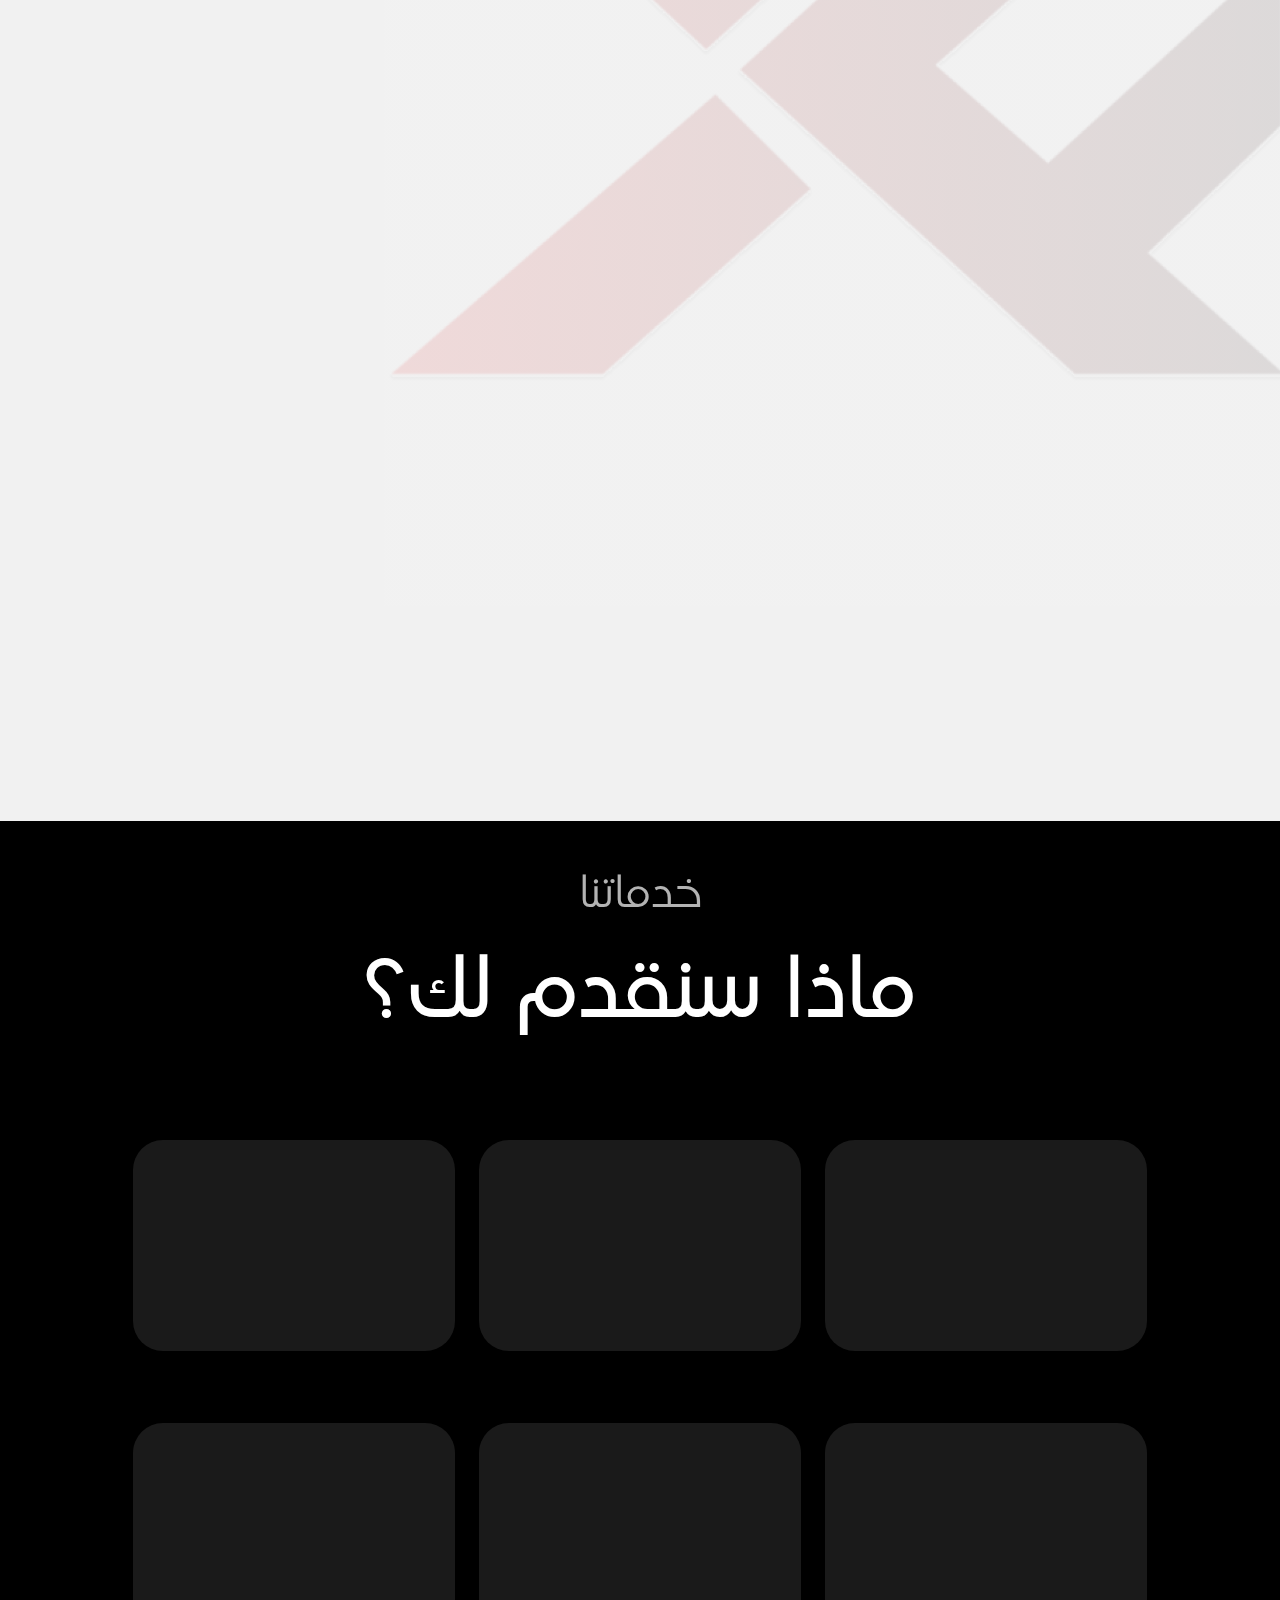
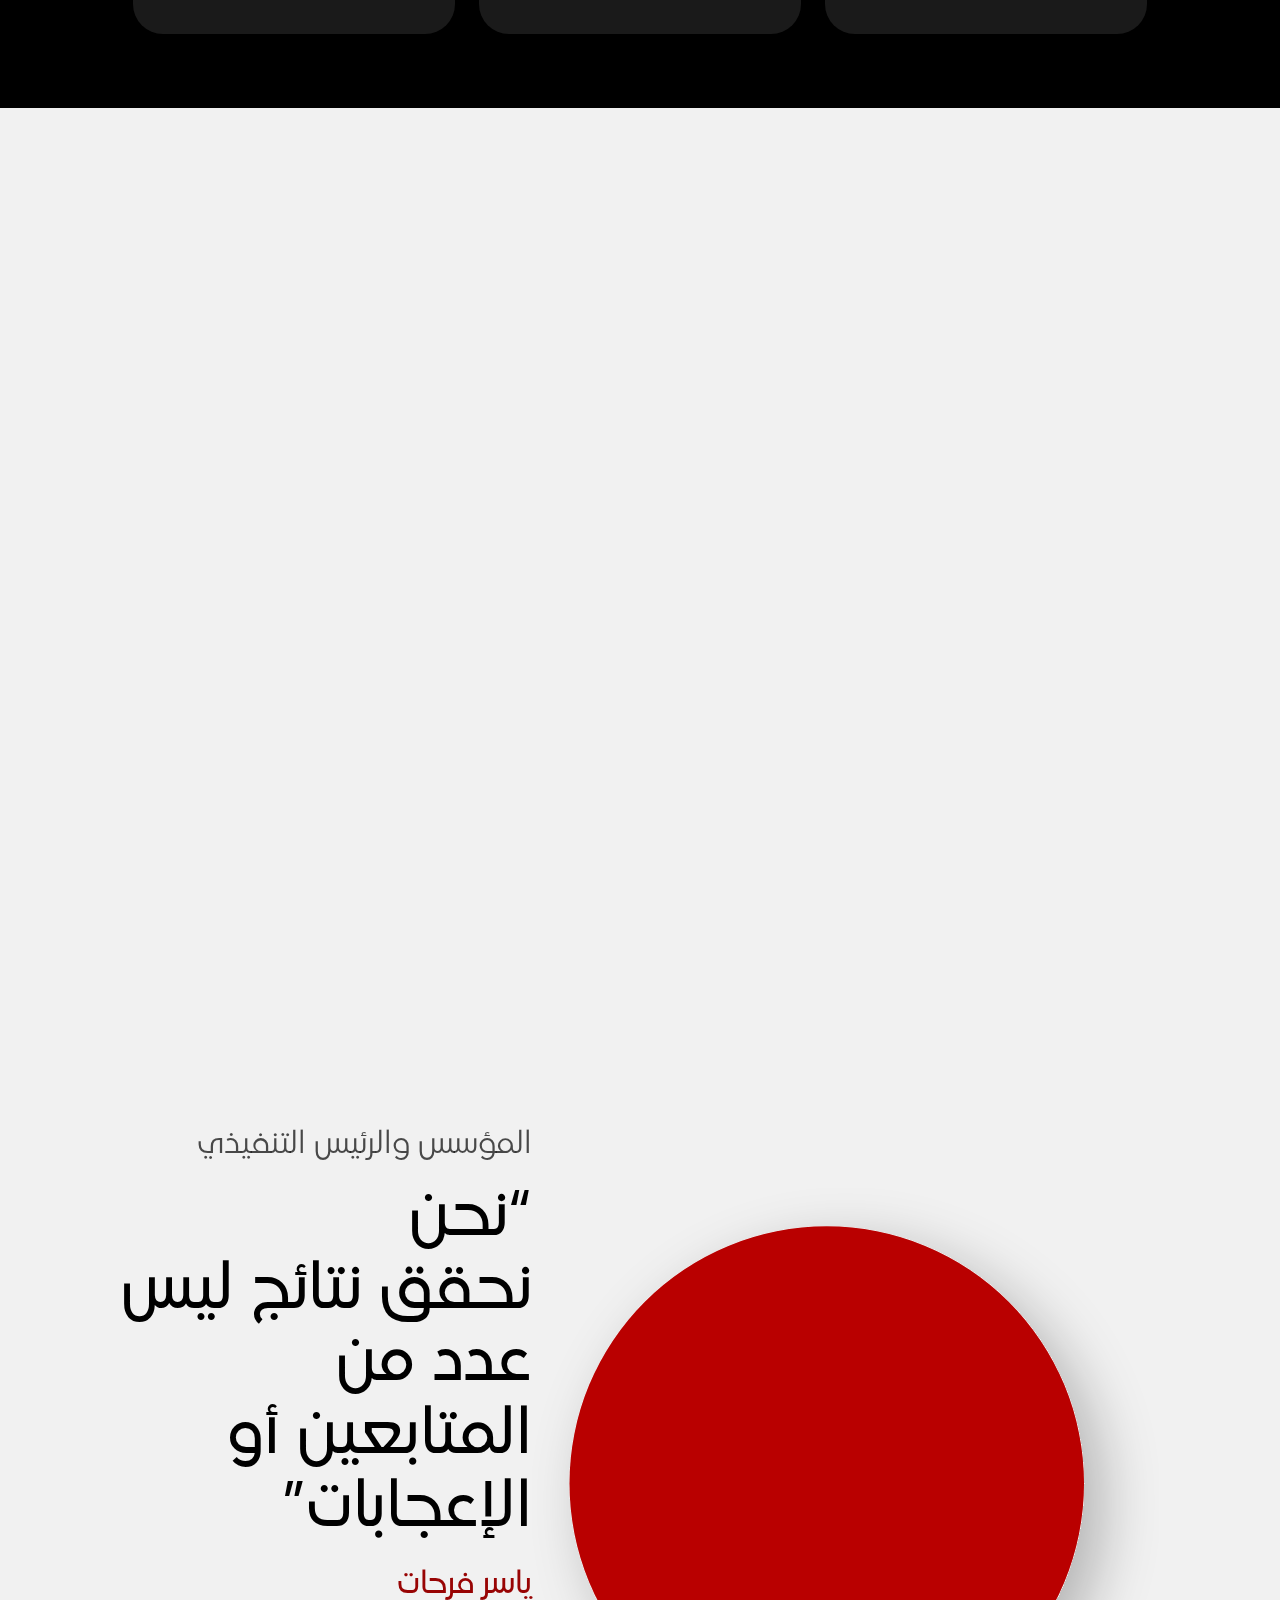
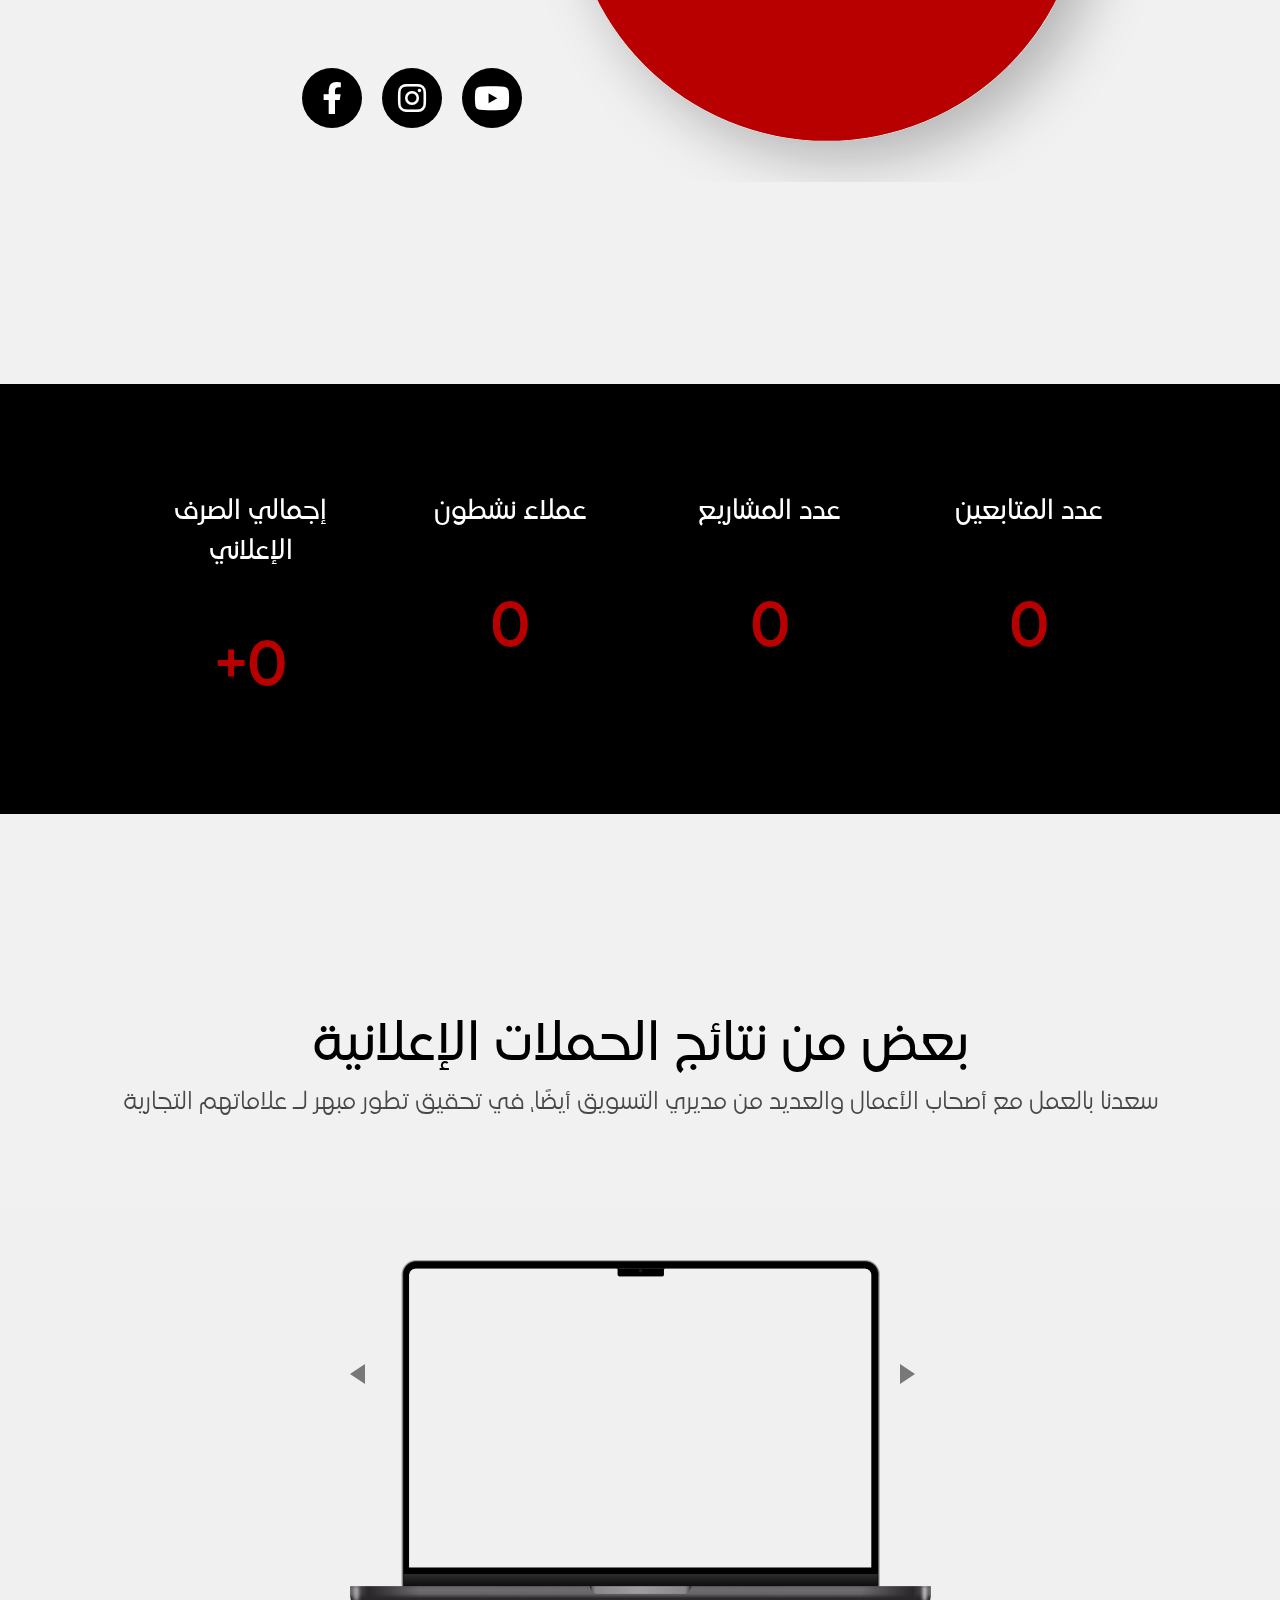
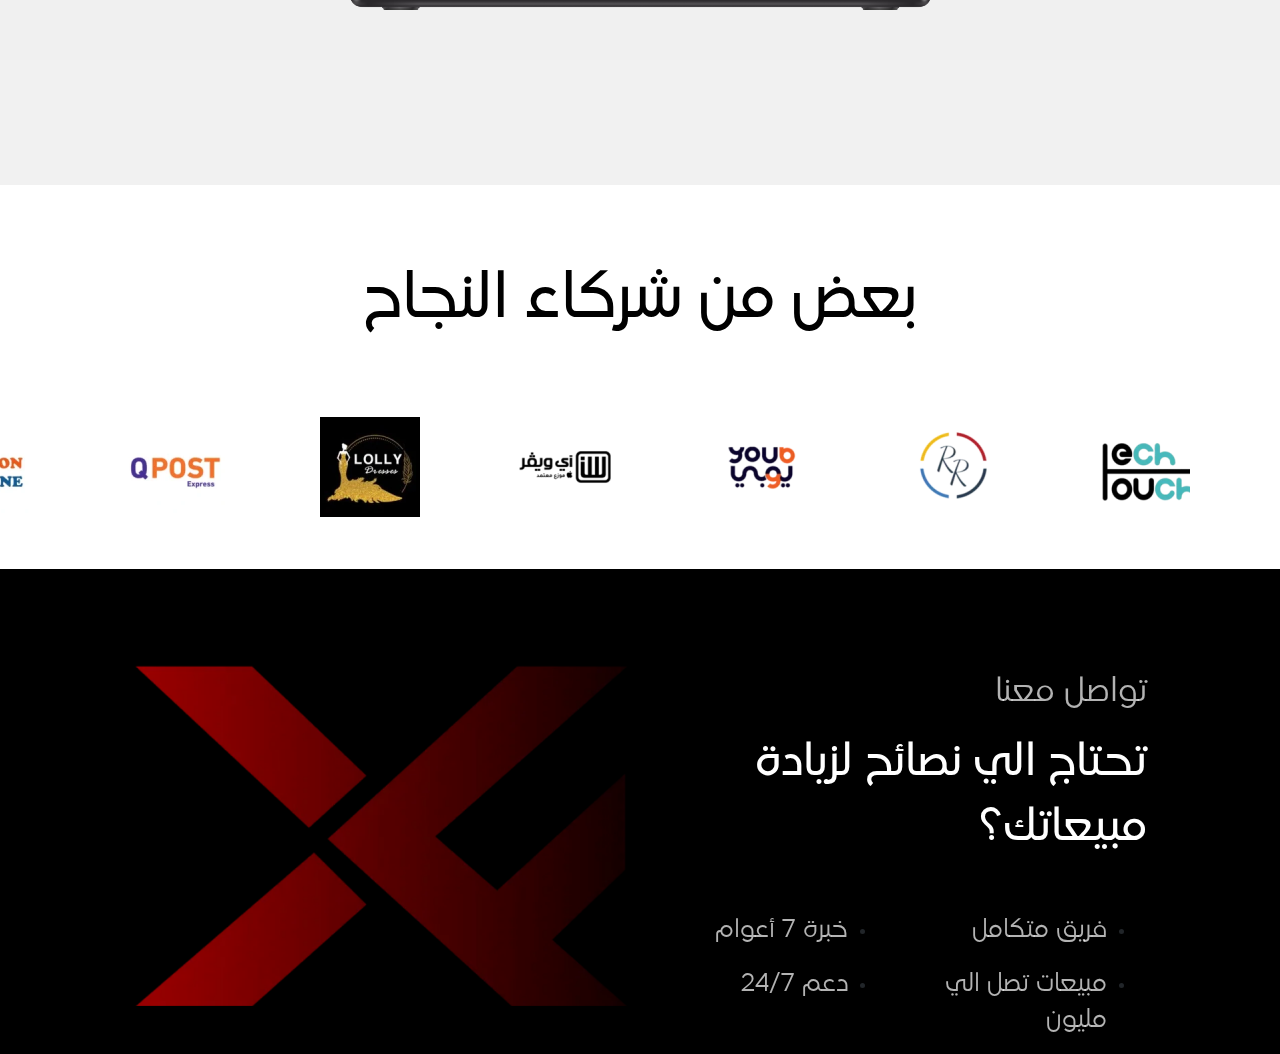
==== commit bf9b4ac0: "Before final update" ====
--- a/index.html
+++ b/index.html
@@ -28,7 +28,7 @@
     
     <section class="parallax-section">
 <!-- Navbar -->
-<nav class="navbar navbar-expand-lg navbar-light bg-transparent position-fixed w-100 ">
+<nav class="navbar navbar-expand-lg navbar-light bg-transparent position-fixed w-100">
     <div class="container-fluid margins">
         <!-- Logo on the Right -->
         <a class="navbar-brand ms-auto" href="#">
@@ -36,10 +36,9 @@
         </a>
         
         <!-- Left Button (Toggle for mobile) -->
-        <button class="navbar-toggler" type="button" data-bs-toggle="collapse" data-bs-target="#navbarNav" aria-controls="navbarNav" aria-expanded="false" aria-label="Toggle navigation">
+        <button class="navbar-toggler custom-toggler" type="button" data-bs-toggle="collapse" data-bs-target="#navbarNav" aria-controls="navbarNav" aria-expanded="false" aria-label="Toggle navigation">
             <span class="navbar-toggler-icon"></span>
         </button>
-        
         <!-- Navbar Links (Centered) -->
         <div class="collapse navbar-collapse justify-content-center" id="navbarNav">
             <ul class="navbar-nav">
@@ -55,6 +54,7 @@
         <button class="btn btn-primary" type="button"> أستشارة مجانية</button>
     </div>
 </nav>
+
 
         
         
@@ -461,9 +461,73 @@
         </div>
     </div>
 </section>
-
+<div class="logos">
+    <h2>بعض من شركاء النجاح</h2>
+    <div class="logo_items">
+    <img src="./assets/imgs/logo1.webp">
+    <img src="./assets/imgs/logo2.webp">
+    <img src="./assets/imgs/logo3.webp">
+    <img src="./assets/imgs/logo4.webp">
+    <img src="./assets/imgs/logo5.webp">
+    <img src="./assets/imgs/logo6.webp">
+    <img src="./assets/imgs/logo7.webp">
+    <img src="./assets/imgs/logo1.webp">
+    <img src="./assets/imgs/logo2.webp">
+    <img src="./assets/imgs/logo3.webp">
+    <img src="./assets/imgs/logo4.webp">
+    <img src="./assets/imgs/logo5.webp">
+    <img src="./assets/imgs/logo6.webp">
+    <img src="./assets/imgs/logo7.webp">
+    <img src="./assets/imgs/logo1.webp">
+    <img src="./assets/imgs/logo2.webp">
+    <img src="./assets/imgs/logo3.webp">
+    <img src="./assets/imgs/logo4.webp">
+    <img src="./assets/imgs/logo5.webp">
+    <img src="./assets/imgs/logo6.webp">
+    <img src="./assets/imgs/logo7.webp">
+    <img src="./assets/imgs/logo1.webp">
+    <img src="./assets/imgs/logo2.webp">
+    <img src="./assets/imgs/logo3.webp">
+    <img src="./assets/imgs/logo4.webp">
+    <img src="./assets/imgs/logo5.webp">
+    <img src="./assets/imgs/logo6.webp">
+    <img src="./assets/imgs/logo7.webp">
+    
+    </div>
+      <div class="logo_items">
+        <img src="./assets/imgs/logo1.webp">
+        <img src="./assets/imgs/logo2.webp">
+        <img src="./assets/imgs/logo3.webp">
+        <img src="./assets/imgs/logo4.webp">
+        <img src="./assets/imgs/logo5.webp">
+        <img src="./assets/imgs/logo6.webp">
+        <img src="./assets/imgs/logo7.webp">
+        <img src="./assets/imgs/logo1.webp">
+        <img src="./assets/imgs/logo2.webp">
+        <img src="./assets/imgs/logo3.webp">
+        <img src="./assets/imgs/logo4.webp">
+        <img src="./assets/imgs/logo5.webp">
+        <img src="./assets/imgs/logo6.webp">
+        <img src="./assets/imgs/logo7.webp">
+        <img src="./assets/imgs/logo1.webp">
+        <img src="./assets/imgs/logo2.webp">
+        <img src="./assets/imgs/logo3.webp">
+        <img src="./assets/imgs/logo4.webp">
+        <img src="./assets/imgs/logo5.webp">
+        <img src="./assets/imgs/logo6.webp">
+        <img src="./assets/imgs/logo7.webp">
+        <img src="./assets/imgs/logo1.webp">
+        <img src="./assets/imgs/logo2.webp">
+        <img src="./assets/imgs/logo3.webp">
+        <img src="./assets/imgs/logo4.webp">
+        <img src="./assets/imgs/logo5.webp">
+        <img src="./assets/imgs/logo6.webp">
+        <img src="./assets/imgs/logo7.webp">
+    
+    </div>
+    </div>
     <!-- start of footer -->
-    <footer style="background-color: #000000; margin-top: 52px;">
+    <footer style="background-color: #000000; ">
         <div class="container-fluid">
           <div class="row margins">
             <!-- Column 1: Text and Links -->
@@ -496,12 +560,11 @@
 
 
     <!-- Bootstrap Bundle with Popper -->
-    <script src="https://cdnjs.cloudflare.com/ajax/libs/bootstrap/5.3.0/js/bootstrap.bundle.min.js"></script>
+ 
     <script src="https://cdnjs.cloudflare.com/ajax/libs/wow/1.1.2/wow.min.js"></script>
     <script src="https://cdnjs.cloudflare.com/ajax/libs/wow/1.1.2/wow.min.js"></script>
 <!-- Bootstrap JS and Popper.js for the Navbar toggle -->
 <script src="https://cdn.jsdelivr.net/npm/@popperjs/core@2.11.6/dist/umd/popper.min.js"></script>
-<script src="https://cdn.jsdelivr.net/npm/bootstrap@5.3.0-alpha1/dist/js/bootstrap.min.js"></script>
     <!-- WOW.js -->
     <script>
         document.addEventListener("DOMContentLoaded", function () {
--- a/assets/css/style.css
+++ b/assets/css/style.css
@@ -18,7 +18,7 @@
 }
 body{
     background-color:#f1f1f1 ;
-    overflow-x: hidden;
+    overflow-x: hidden !important;
 }
 /* Root variables */
 :root {
@@ -497,6 +497,21 @@
 
 /* Responsive adjustments */
 @media (max-width: 768px) {
+    .logos h2{
+       
+        font-size: 30px !important;
+
+      }
+      .logos {
+        margin-top: 125px;
+        background-color: #FFFFFF;
+        overflow: hidden;
+        white-space: nowrap;
+        position: relative;
+      }
+    .navbar{
+        background-color: #000000 !important;
+    }
     #macbook-slider {
         position: absolute;
         top: 20%; /* Adjust to fit screen area */
@@ -552,6 +567,15 @@
     .fix{
         margin-right: 30px !important;
     }
+    .left .textL{
+        transform: translateY(-631%) !important;
+    }
+    @media (max-width: 768px) {
+        .TextR, .textL {
+            font-size: 4vw !important;
+          
+        }
+    }
 }
 
 @media (max-width: 576px) {
@@ -786,3 +810,72 @@
 ::-webkit-scrollbar-thumb:hover {
     background-color: #D90000; /* Darker color on hover */
 }
+
+ /* Customize the navbar-toggler icon */
+ .custom-toggler .navbar-toggler-icon {
+    background-image: url("data:image/svg+xml;charset=utf8,%3Csvg viewBox='0 0 30 30' xmlns='http://www.w3.org/2000/svg'%3E%3Cpath stroke='white' stroke-width='2' stroke-linecap='round' stroke-miterlimit='10' d='M4 7h22M4 15h22M4 23h22'/%3E%3C/svg%3E") !important;
+}
+
+/* Add border color */
+.custom-toggler {
+    border-color: #B20909 !important;
+}
+@keyframes slides {
+    from {
+      transform: translateX(0);
+    }
+    to {
+      transform: translateX(100%);
+    }
+  }
+  .logos h2{
+    color: #000000;
+    font-size: 60px;
+    font-family: var(--main-font); /* Use the main font family */
+text-align: center;
+margin-top: 80px;
+
+margin-bottom: 80px;
+  }
+  .logos {
+    margin-top: 125px;
+    background-color: #FFFFFF;
+    overflow: hidden;
+    white-space: nowrap;
+    position: relative;
+  }
+  
+  .logos:before, .logos:after {
+    position: absolute;
+    top: 0;
+    content: '';
+    width: 250px;
+    height: 100%;
+    z-index: 2;
+  }
+  
+  /* .logos:before {
+    left: 0;
+    background: linear-gradient(to left, rgba(255,255,255,0), rgb(255, 255, 255));
+  }
+  
+  .logos:after {
+    right: 0;
+    background: linear-gradient(to right, rgba(255,255,255,0), rgb(255, 255, 255));
+  } */
+  
+  .logo_items {
+    display: inline-block;
+    animation: 35s slides infinite linear;
+  }
+  
+  .logos:hover .logo_items  {
+    animation-play-state: paused;
+  }
+  
+  .logo_items img{
+    margin-bottom: 52px;
+    height: 100px;
+    margin-right: 90px !important;
+
+  }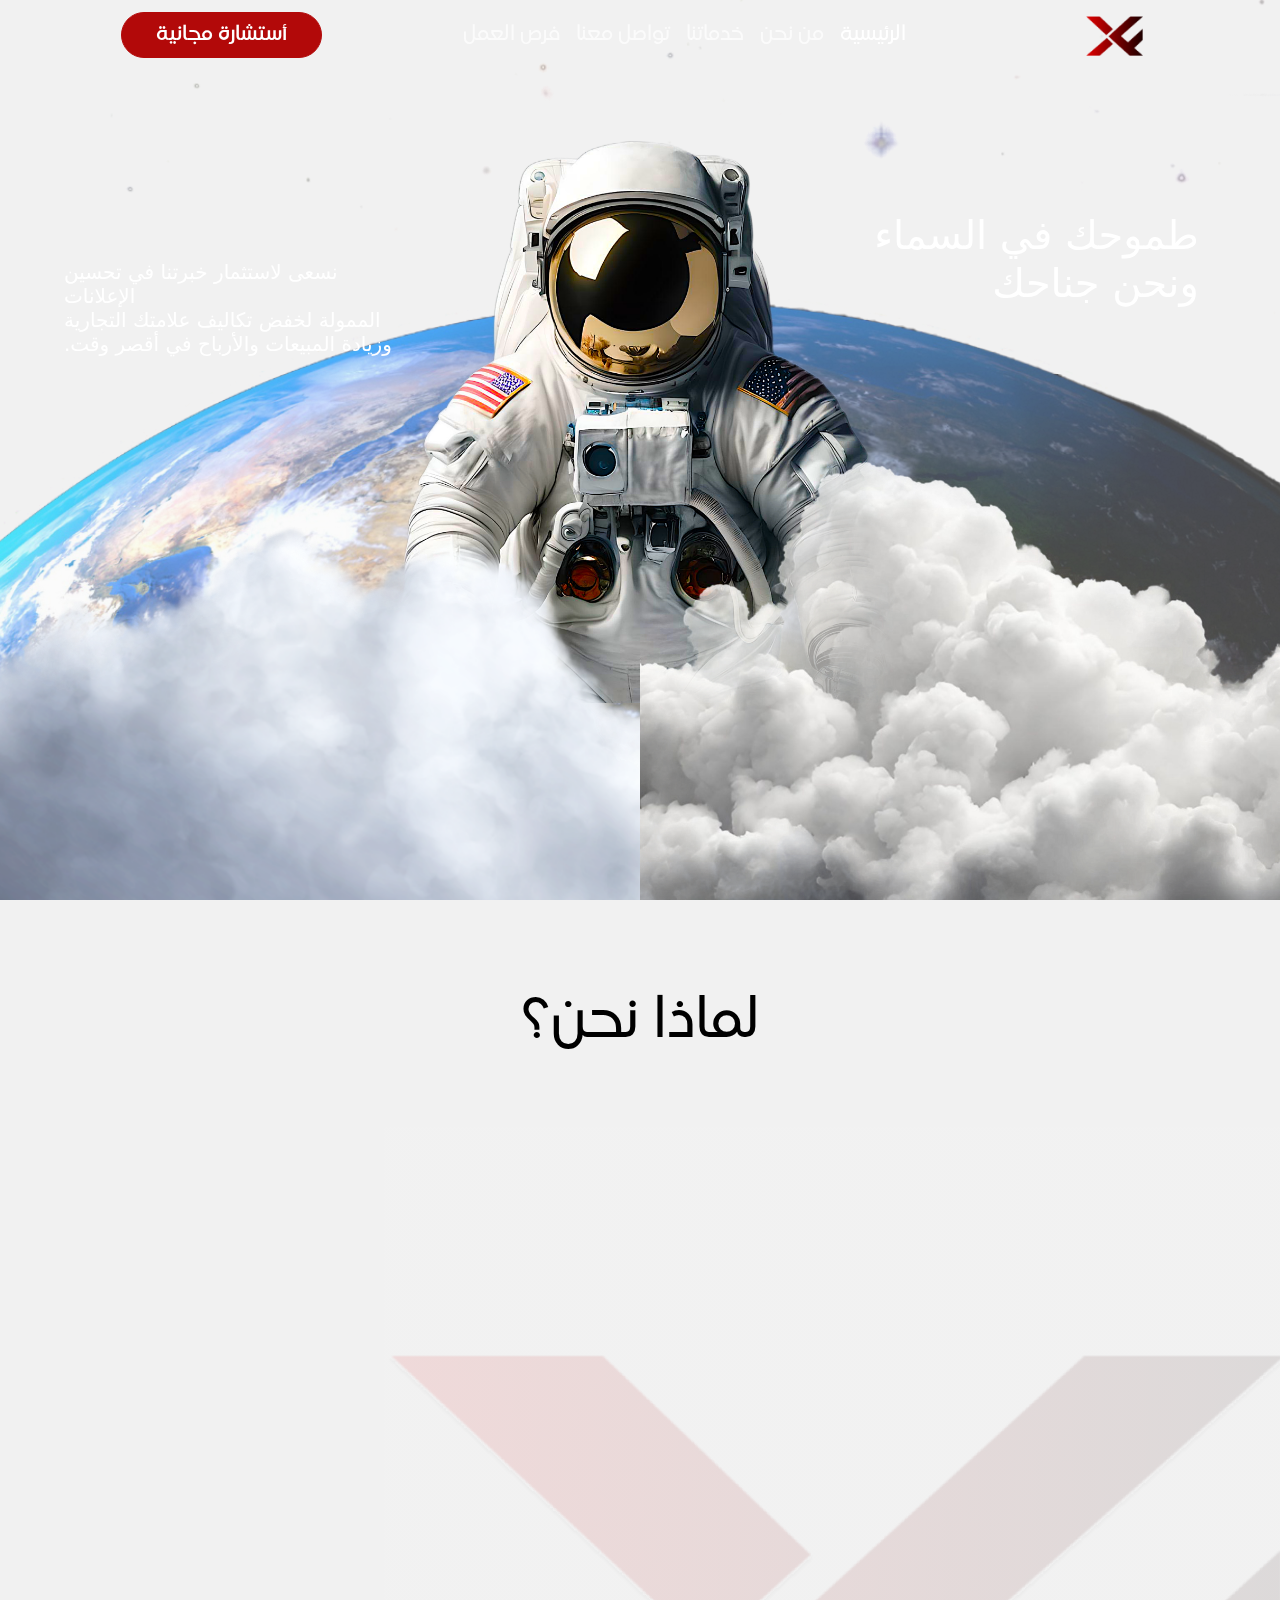
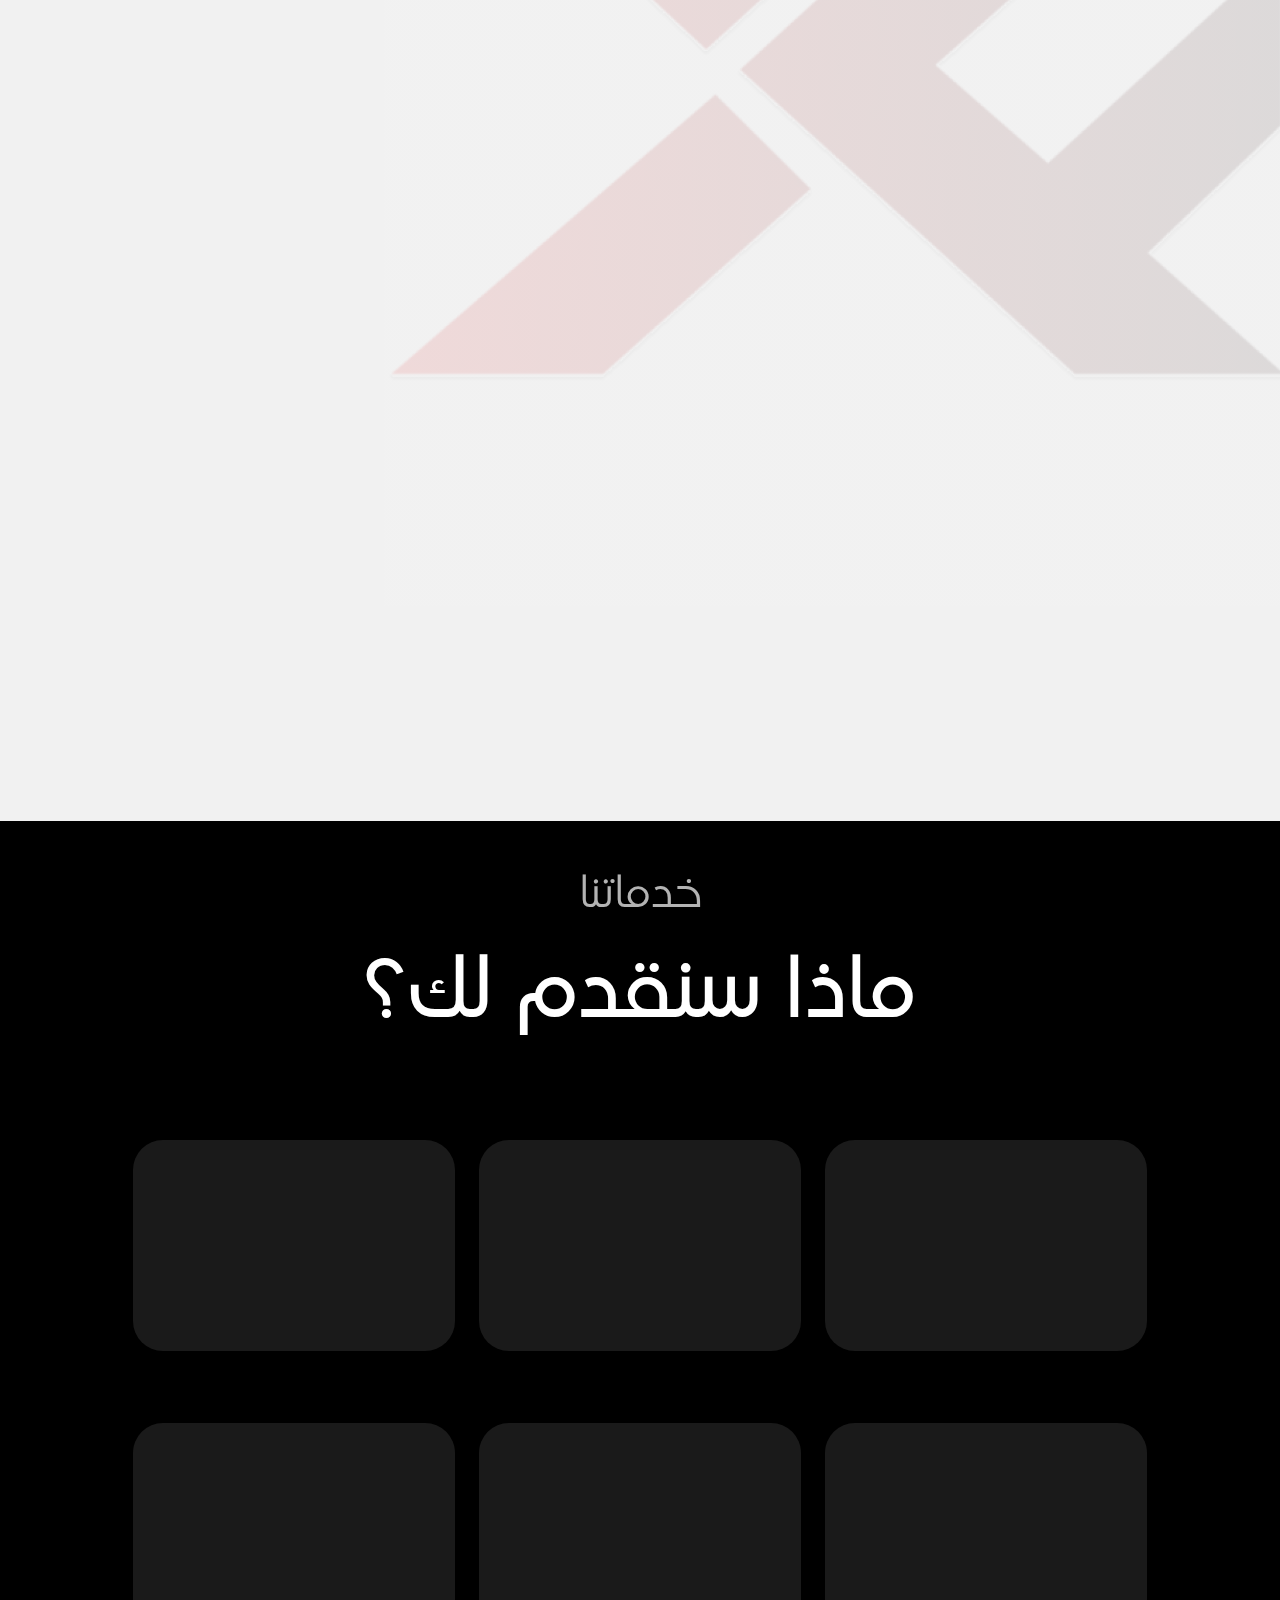
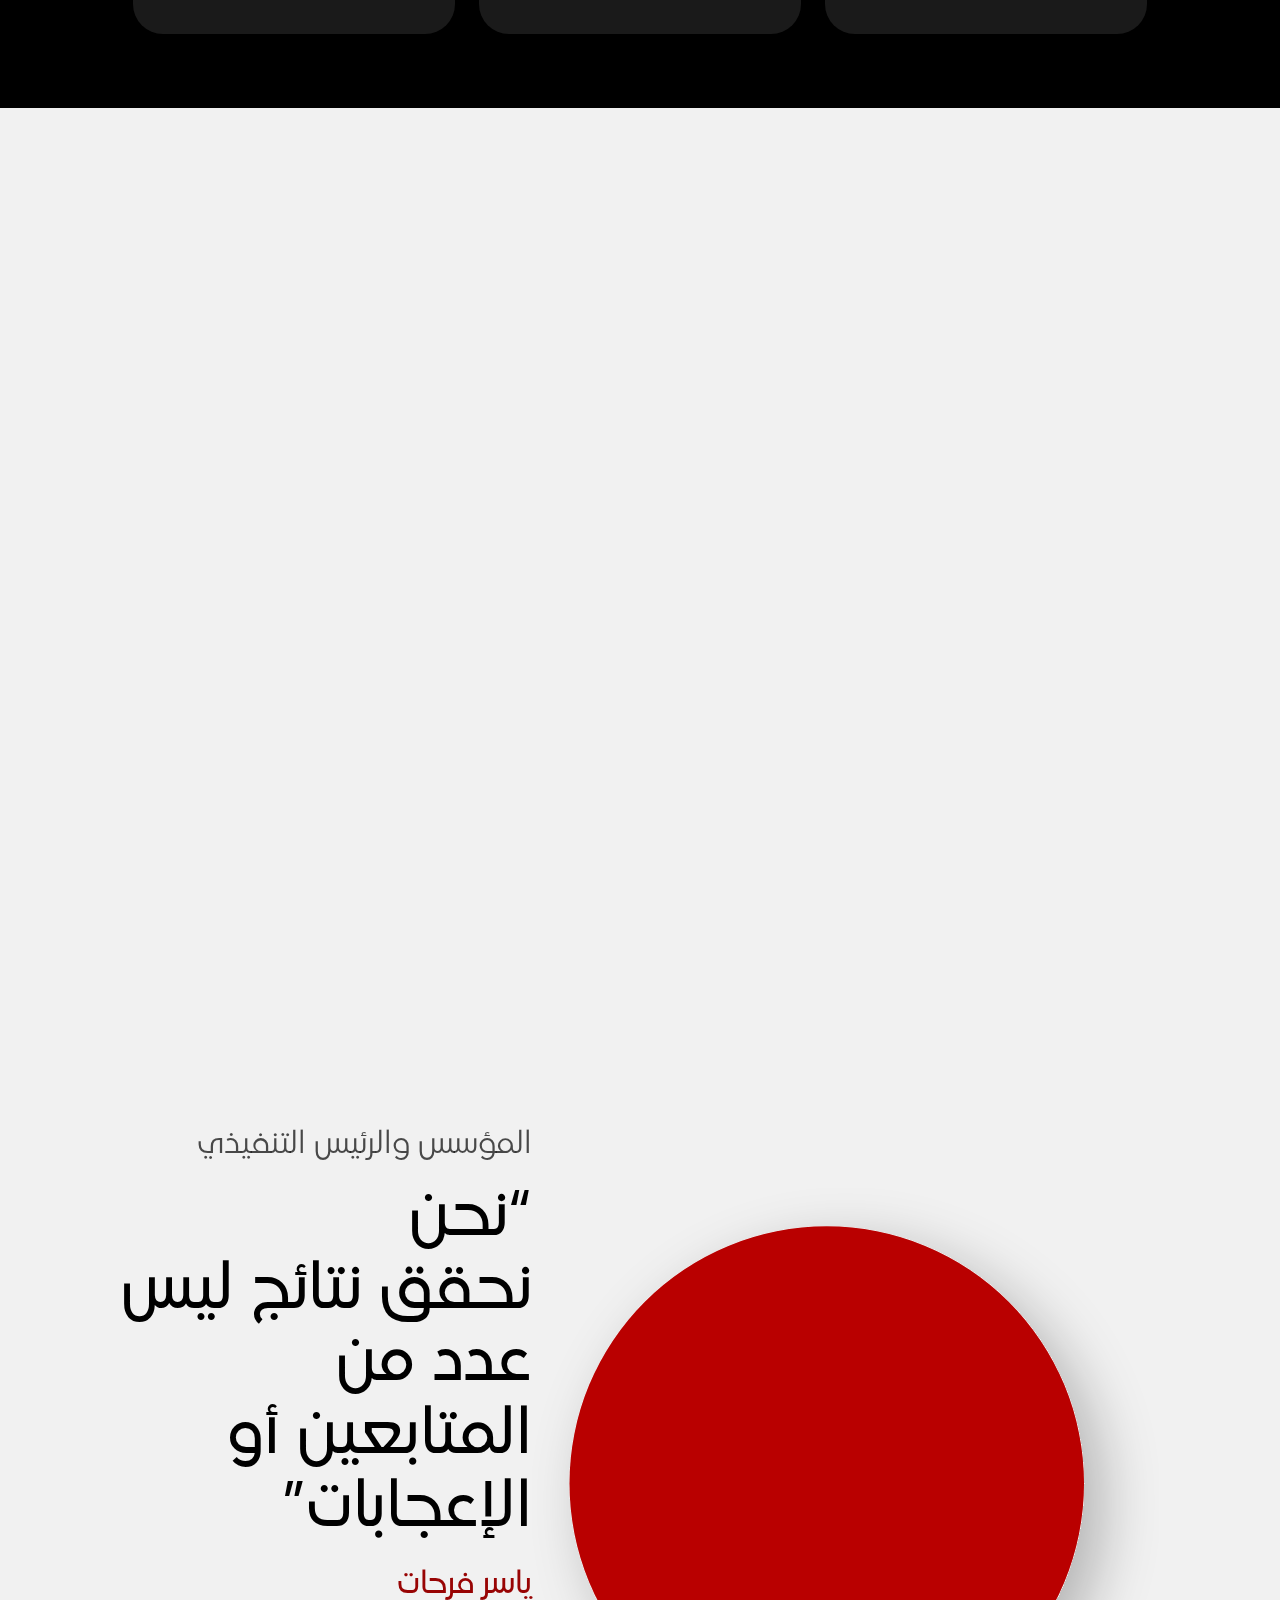
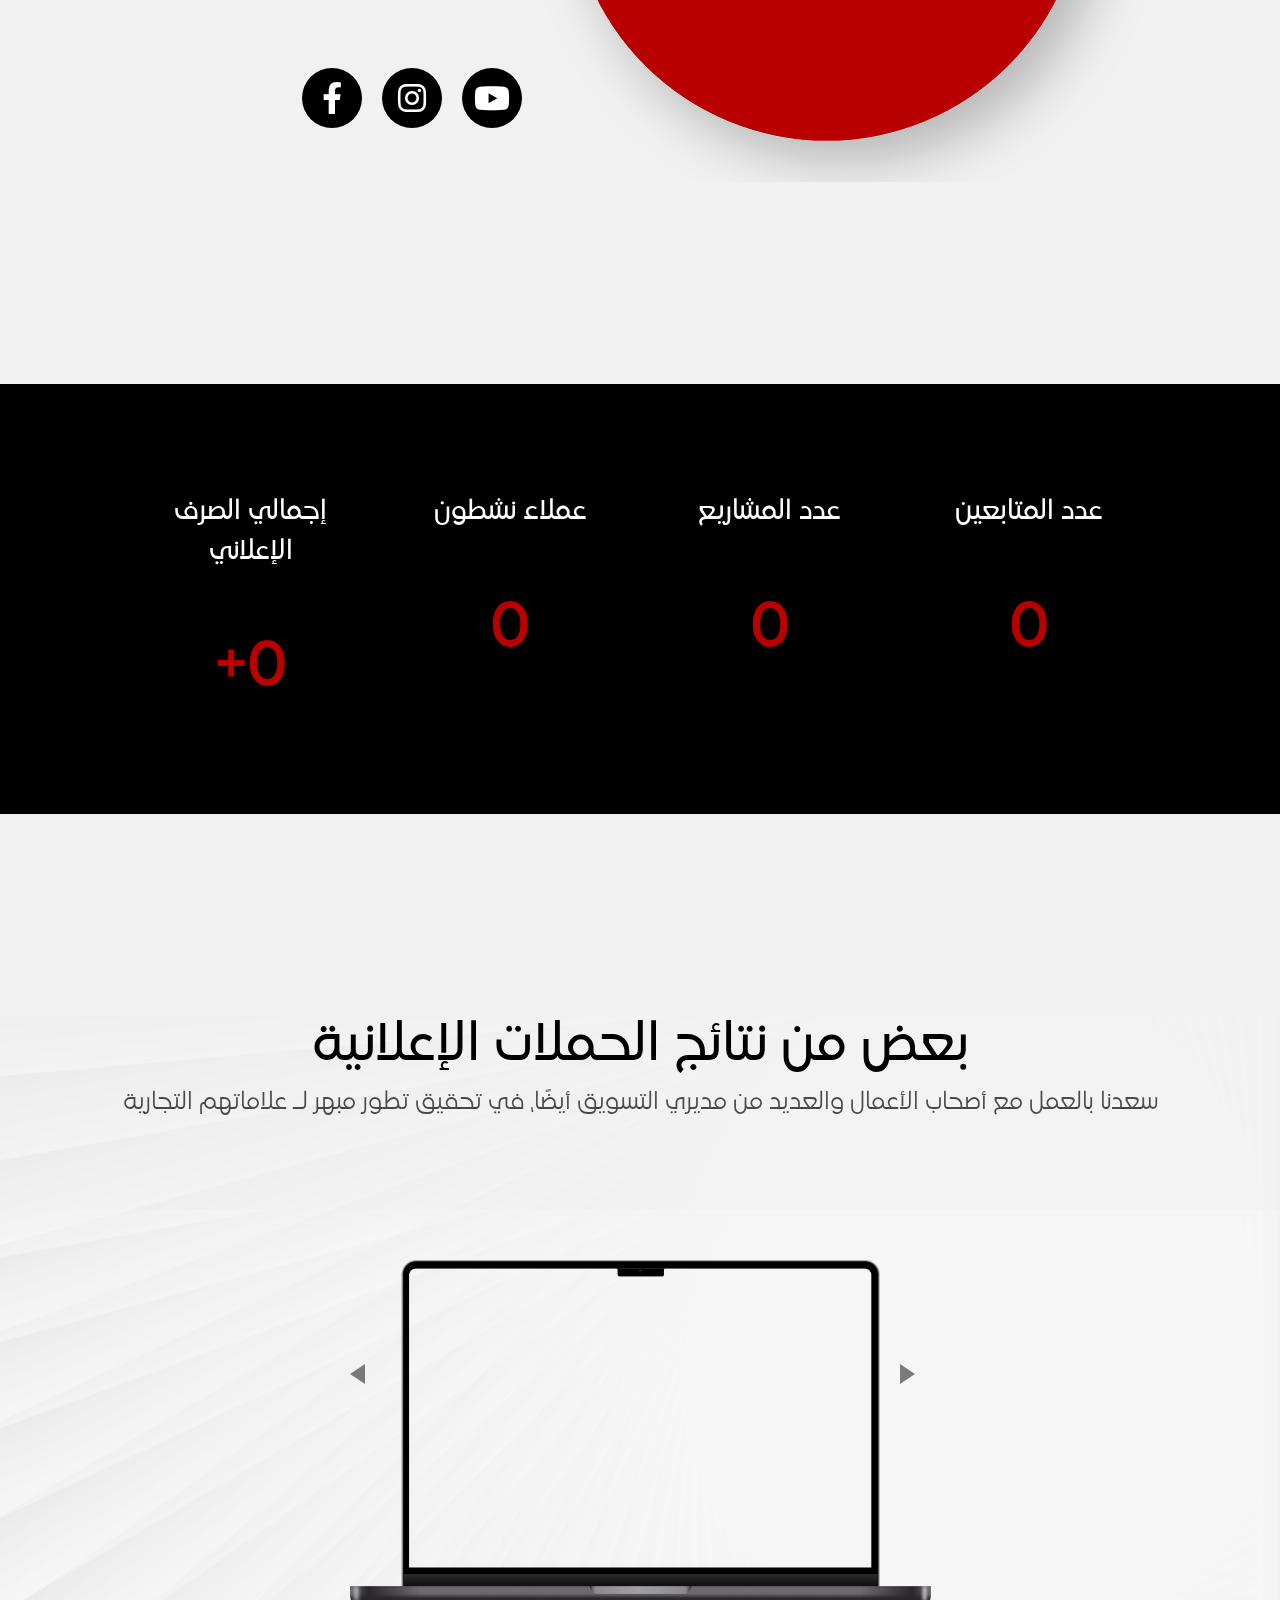
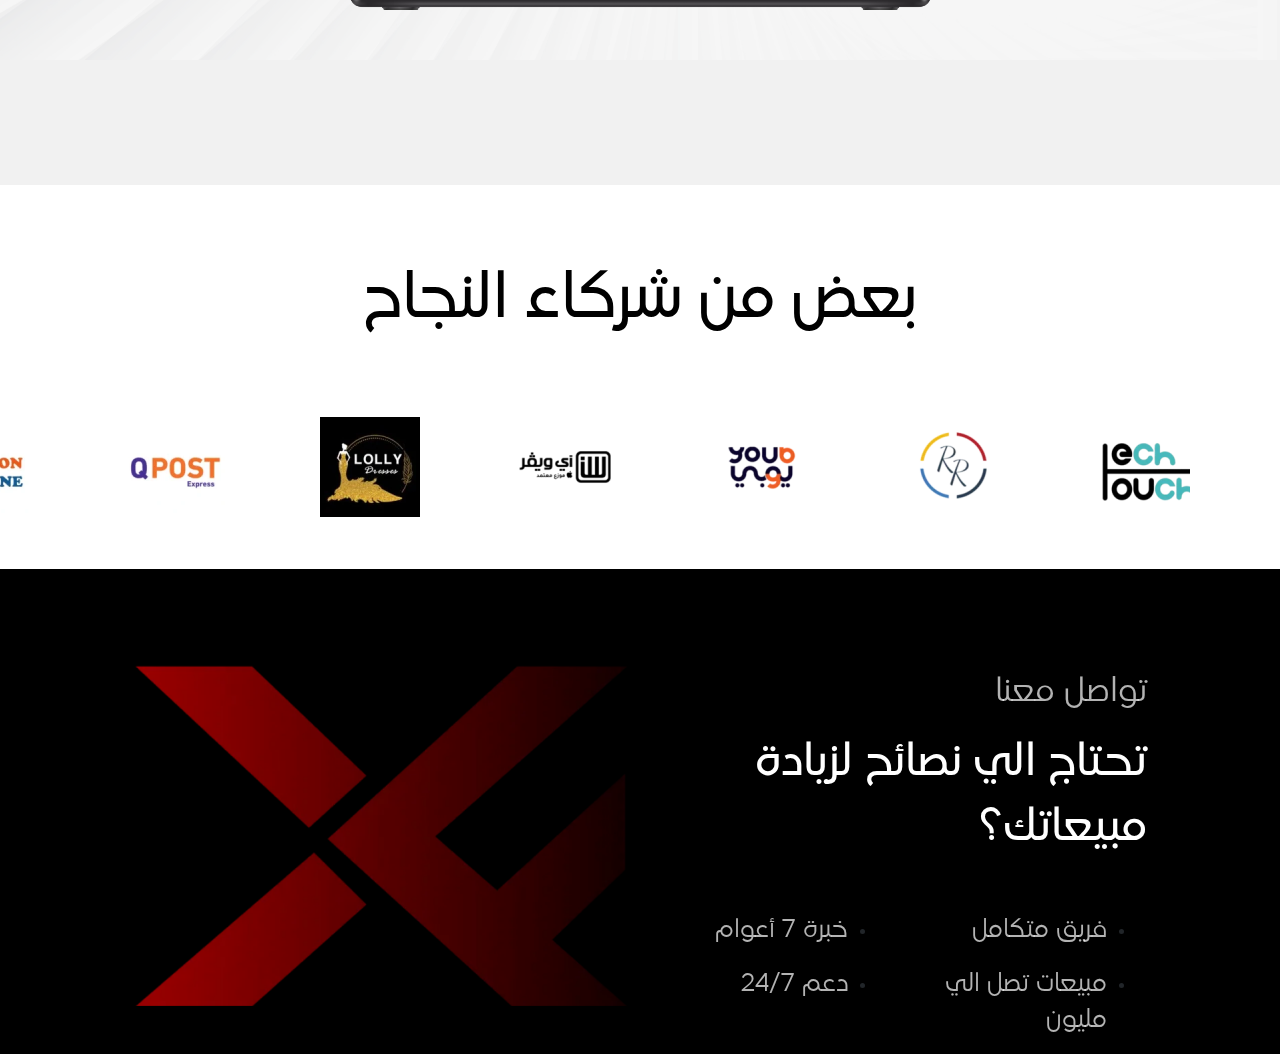
==== commit 9c9c289c: "Bg" ====
--- a/index.html
+++ b/index.html
@@ -17,82 +17,80 @@
 
     <link rel="stylesheet" href="./assets/css/style.css">
     <link rel="stylesheet" href="https://cdnjs.cloudflare.com/ajax/libs/font-awesome/6.0.0-beta3/css/all.min.css">
-<!-- Bootstrap JS and Popper.js for the Navbar toggle -->
-<script src="https://cdn.jsdelivr.net/npm/@popperjs/core@2.11.6/dist/umd/popper.min.js"></script>
-<script src="https://cdn.jsdelivr.net/npm/bootstrap@5.3.0-alpha1/dist/js/bootstrap.min.js"></script>
+    <!-- Bootstrap JS and Popper.js for the Navbar toggle -->
+    <script src="https://cdn.jsdelivr.net/npm/@popperjs/core@2.11.6/dist/umd/popper.min.js"></script>
+    <script src="https://cdn.jsdelivr.net/npm/bootstrap@5.3.0-alpha1/dist/js/bootstrap.min.js"></script>
 
 </head>
 
 <body>
 
-    
+
     <section class="parallax-section">
-<!-- Navbar -->
-<nav class="navbar navbar-expand-lg navbar-light bg-transparent position-fixed w-100">
-    <div class="container-fluid margins">
-        <!-- Logo on the Right -->
-        <a class="navbar-brand ms-auto" href="#">
-            <img src="./assets/imgs/Logo.png" alt="Logo" class="d-inline-block align-text-top" height="40">
-        </a>
-        
-        <!-- Left Button (Toggle for mobile) -->
-        <button class="navbar-toggler custom-toggler" type="button" data-bs-toggle="collapse" data-bs-target="#navbarNav" aria-controls="navbarNav" aria-expanded="false" aria-label="Toggle navigation">
-            <span class="navbar-toggler-icon"></span>
-        </button>
-        <!-- Navbar Links (Centered) -->
-        <div class="collapse navbar-collapse justify-content-center" id="navbarNav">
-            <ul class="navbar-nav">
-                <li class="nav-item"><a class="nav-link active" href="#"> الرئيسية</a></li>
-                <li class="nav-item"><a class="nav-link" href="#"> من نحن</a></li>
-                <li class="nav-item"><a class="nav-link" href="#">خدماتنا</a></li>
-                <li class="nav-item"><a class="nav-link" href="#"> تواصل معنا</a></li>
-                <li class="nav-item"><a class="nav-link" href="#">فرص العمل</a></li>
-            </ul>
-        </div>
-        
-        <!-- Free Consultation Button -->
-        <button class="btn btn-primary" type="button"> أستشارة مجانية</button>
-    </div>
-</nav>
-
-
-        
-        
-        
-    
-      <div style="margin-top: 100px;">
-          <!-- Parallax Background -->
-          <div class="parallax-background"></div>
-    
-          <!-- 3 Columns Layout -->
-          <div class="parallax-content">
-              <div class="column right">
-                  <h2 class="TextR"> طموحك في السماء ونحن جناحك</h2>
-              </div>
-                
-              <div class="column center">
-                  <img src="./assets/imgs/Mask group2.png" alt="World Image" class="world-img" />
-                  <img src="./assets/imgs/Mask group.png" alt="Center Image" class="center-img" />
-              </div>
-              
-              <div class="column left">
-                  <h2 class="textL">نسعى لاستثمار خبرتنا في تحسين الإعلانات <br> الممولة لخفض تكاليف علامتك التجارية <br> وزيادة المبيعات والأرباح في أقصر وقت. </h2>
-              </div>
-          </div>
-      
-          <!-- Bottom Images -->
-          <div class="parallax-bottom-img">
-              <img src="./assets/imgs/isolated-storm-cloud 1.png" alt="Left Cloud" />
-              <img src="./assets/imgs/cloud-2421760.png" alt="Right Cloud" />
-          </div>
-      </div>
-    </section>
-    
+        <!-- Navbar -->
+        <nav class="navbar navbar-expand-lg navbar-light bg-transparent position-fixed w-100">
+            <div class="container-fluid margins">
+                <!-- Logo on the Right -->
+                <a class="navbar-brand ms-auto" href="#">
+                    <img src="./assets/imgs/Logo.png" alt="Logo" class="d-inline-block align-text-top" height="40">
+                </a>
+
+                <!-- Left Button (Toggle for mobile) -->
+                <button class="navbar-toggler custom-toggler" type="button" data-bs-toggle="collapse"
+                    data-bs-target="#navbarNav" aria-controls="navbarNav" aria-expanded="false"
+                    aria-label="Toggle navigation">
+                    <span class="navbar-toggler-icon"></span>
+                </button>
+                <!-- Navbar Links (Centered) -->
+                <div class="collapse navbar-collapse justify-content-center" id="navbarNav">
+                    <ul class="navbar-nav">
+                        <li class="nav-item"><a class="nav-link active" href="#"> الرئيسية</a></li>
+                        <li class="nav-item"><a class="nav-link" href="#"> من نحن</a></li>
+                        <li class="nav-item"><a class="nav-link" href="#">خدماتنا</a></li>
+                        <li class="nav-item"><a class="nav-link" href="#"> تواصل معنا</a></li>
+                        <li class="nav-item"><a class="nav-link" href="#">فرص العمل</a></li>
+                    </ul>
+                </div>
+
+                <!-- Free Consultation Button -->
+                <button class="btn btn-primary" type="button"> أستشارة مجانية</button>
+            </div>
+        </nav>
+
+        <div style="margin-top: 100px;">
+            <!-- Parallax Background -->
+            <div class="parallax-background"></div>
+
+            <!-- 3 Columns Layout -->
+            <div class="parallax-content">
+                <div class="column right">
+                    <h2 class="TextR"> طموحك في السماء ونحن جناحك</h2>
+                </div>
+
+                <div class="column center">
+                    <img src="./assets/imgs/Mask group2.png" alt="World Image" class="world-img" />
+                    <img src="./assets/imgs/Mask group.png" alt="Center Image" class="center-img" />
+                </div>
+
+                <div class="column left">
+                    <h2 class="textL">نسعى لاستثمار خبرتنا في تحسين الإعلانات <br> الممولة لخفض تكاليف علامتك التجارية
+                        <br> وزيادة المبيعات والأرباح في أقصر وقت. </h2>
+                </div>
+            </div>
+
+            <!-- Bottom Images -->
+            <div class="parallax-bottom-img">
+                <img src="./assets/imgs/isolated-storm-cloud 1.png" alt="Left Cloud" />
+                <img src="./assets/imgs/cloud-2421760.png" alt="Right Cloud" />
+            </div>
+        </div>
+    </section>
+
     <!-- Why Us Heading -->
     <h2 style="margin-top: 90px;" class="why-us-heading">لماذا نحن؟</h2>
 
     <!-- Why Us Section -->
-    <section class="why-us-section container-fluid" >
+    <section class="why-us-section container-fluid">
         <div class="margins fix row justify-content-center">
             <div class="col-md-4 col-12">
                 <div class="why-us-card wow animate__animated animate__fadeInRight"
@@ -368,8 +366,8 @@
                         <pattern id="pattern1_274_200" patternContentUnits="objectBoundingBox" width="1" height="1">
                             <use xlink:href="#image0_274_200" transform="scale(0.000925926)" />
                         </pattern>
-                        <image data-wow-delay="0.5s" class="wow animate__animated animate__fadeInUp" id="image0_274_200" width="1080"
-                            height="1080"
+                        <image data-wow-delay="0.5s" class="wow animate__animated animate__fadeInUp" id="image0_274_200"
+                            width="1080" height="1080"
                             xlink:href="[data-uri]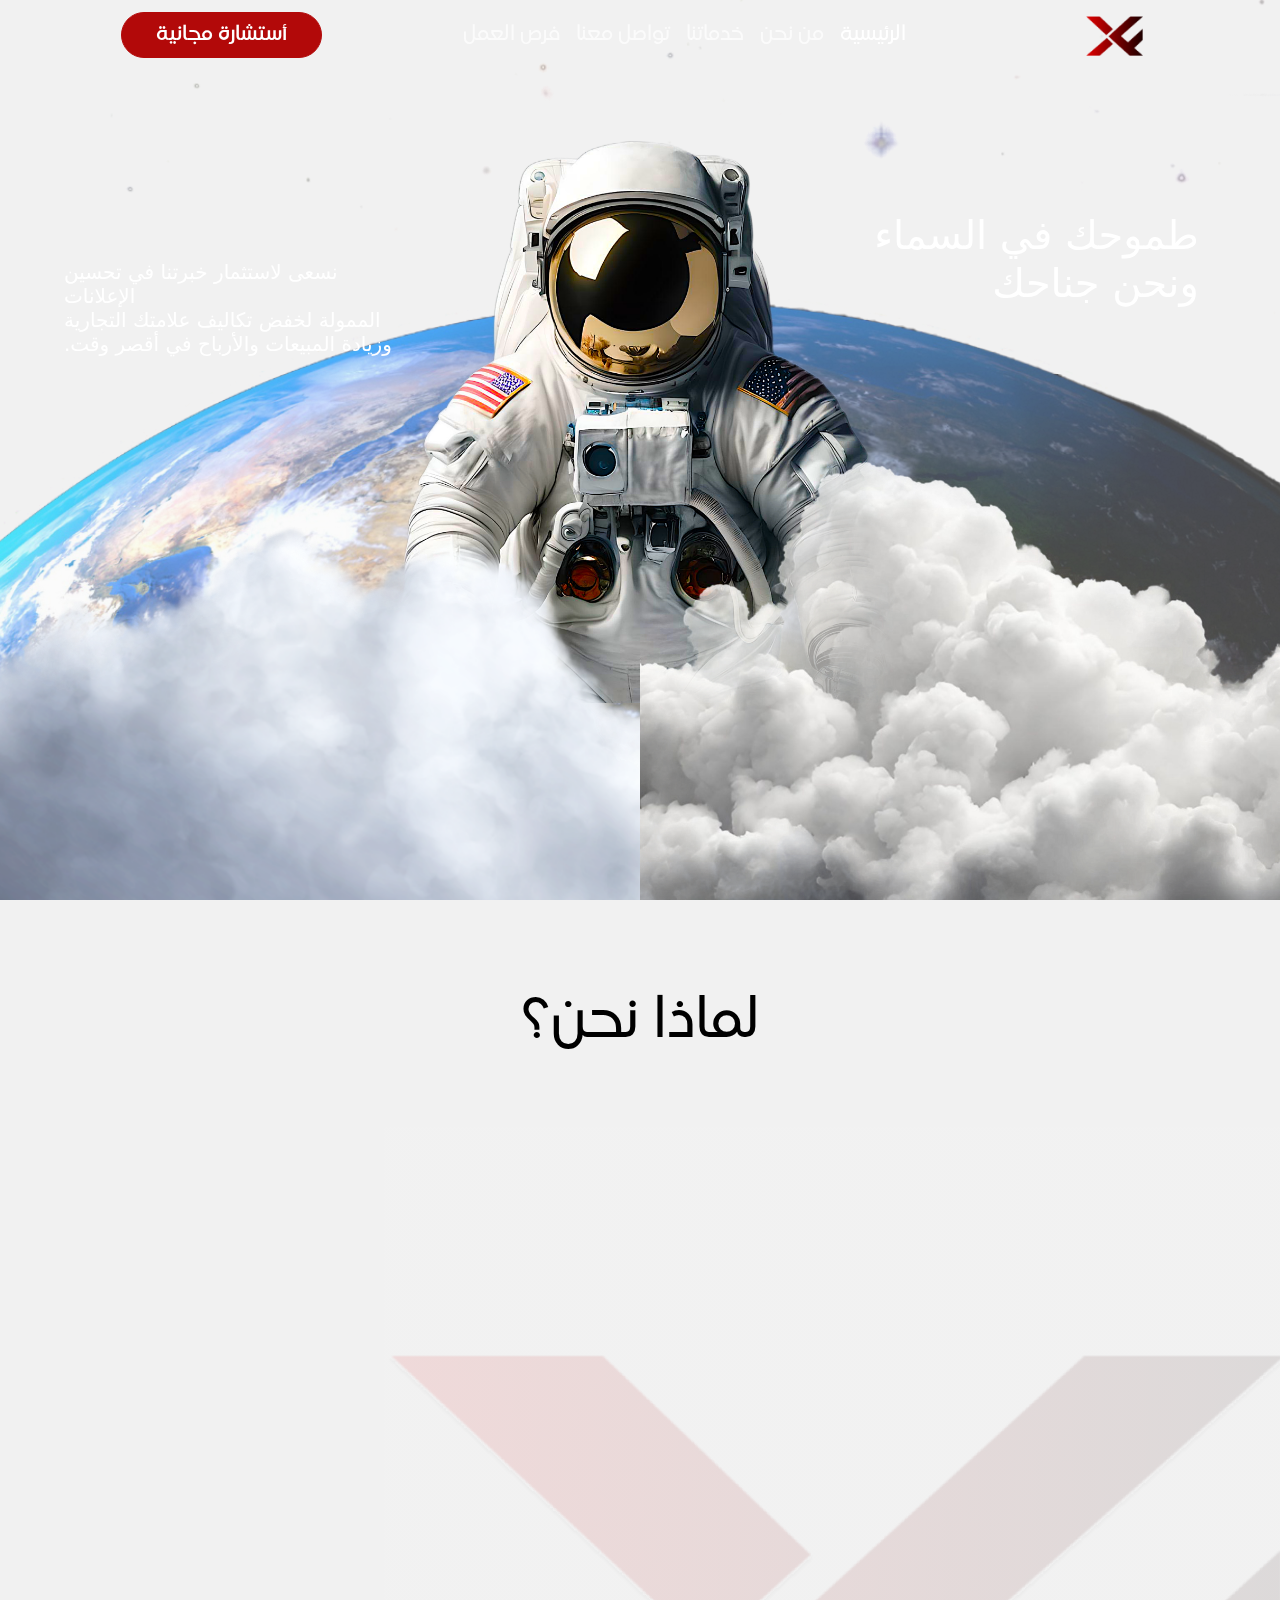
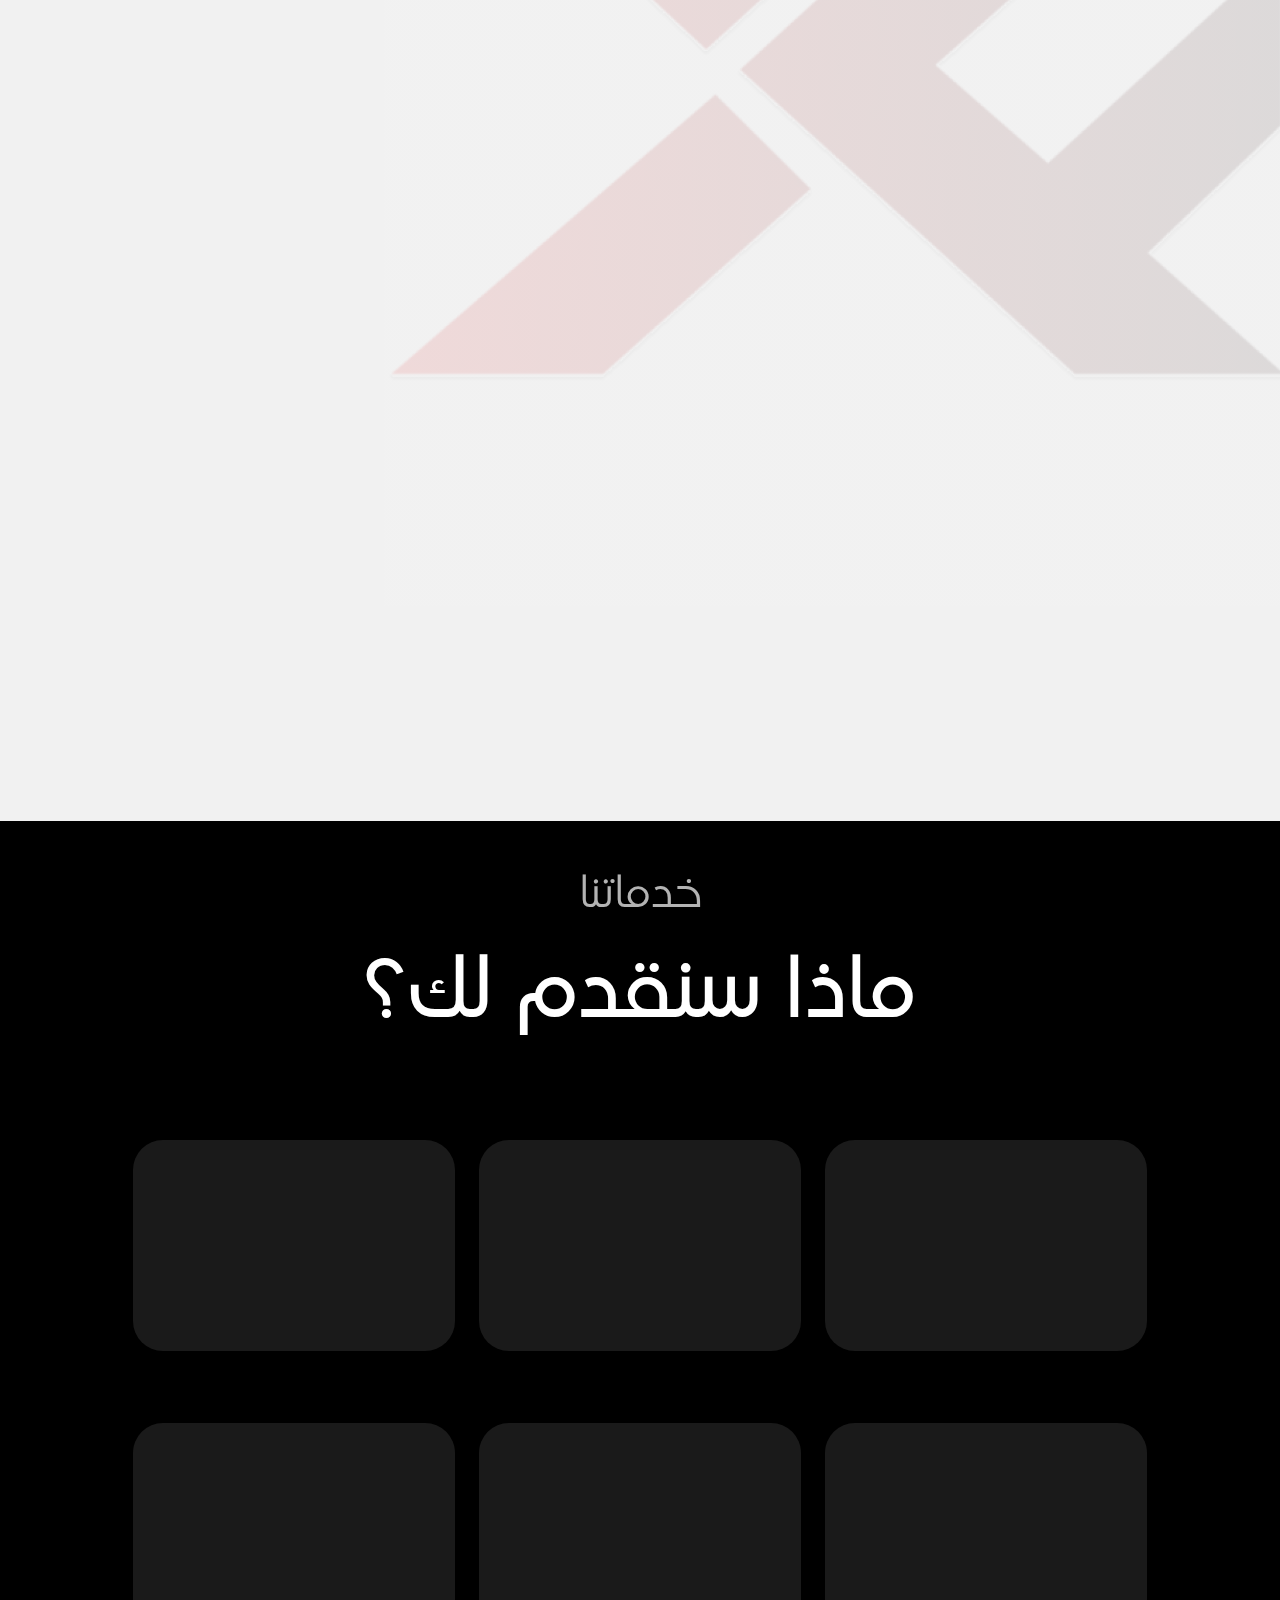
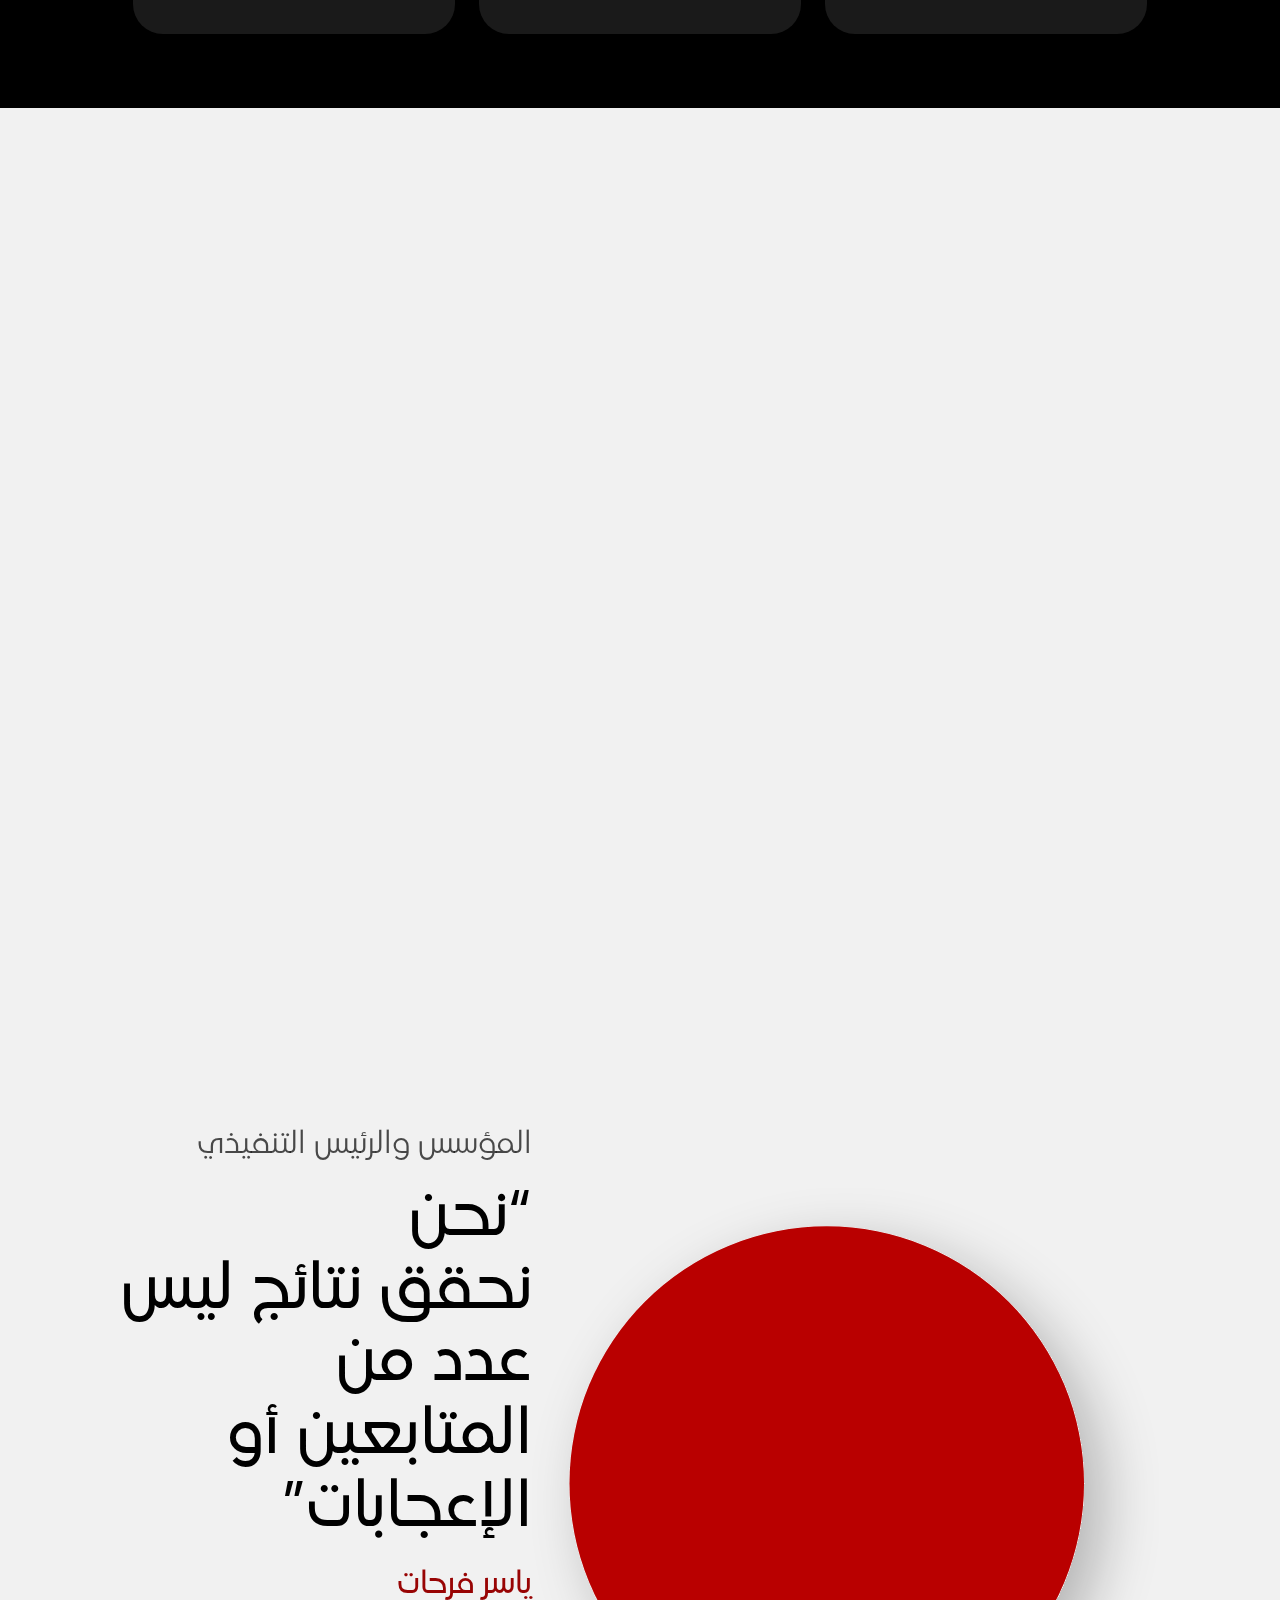
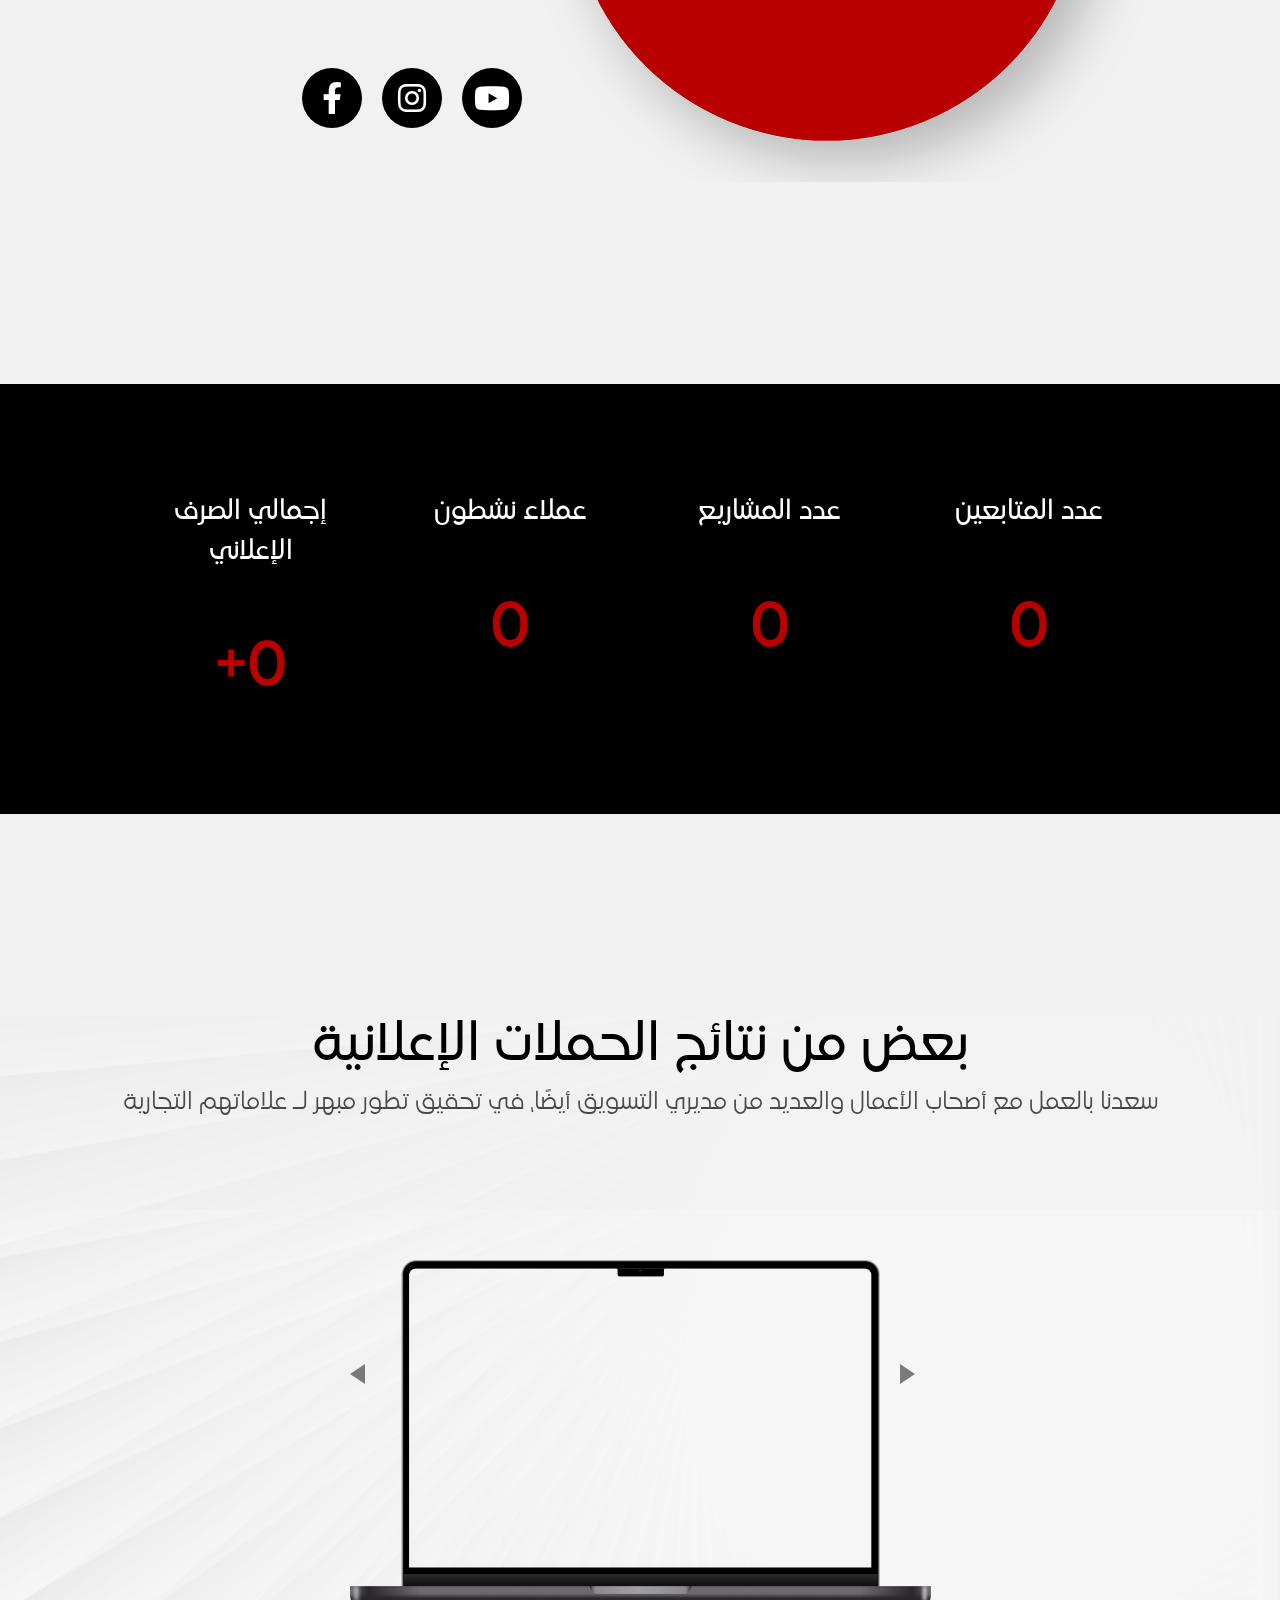
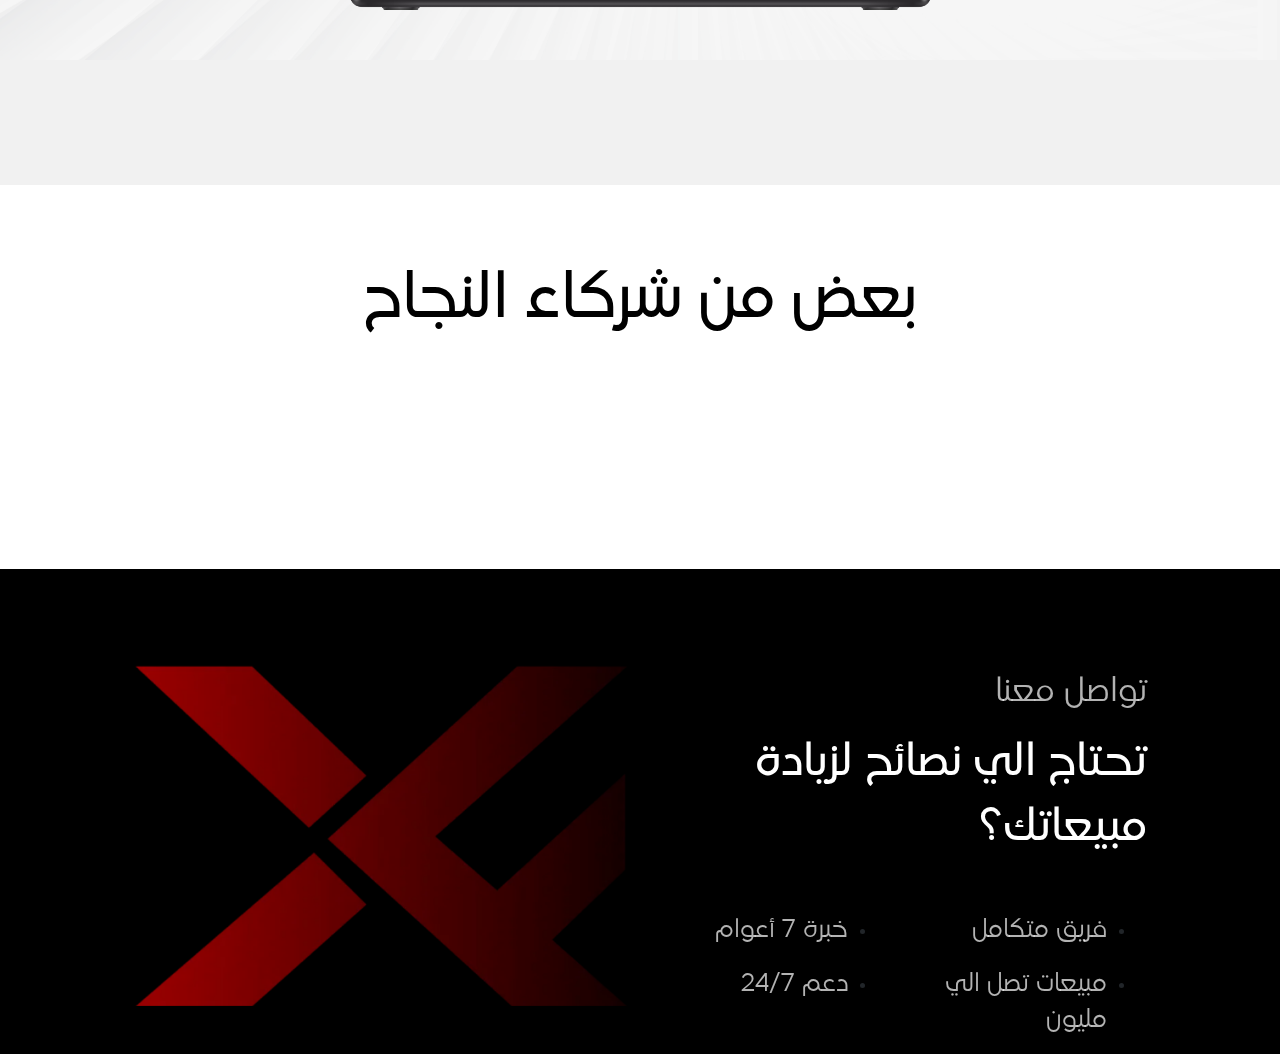
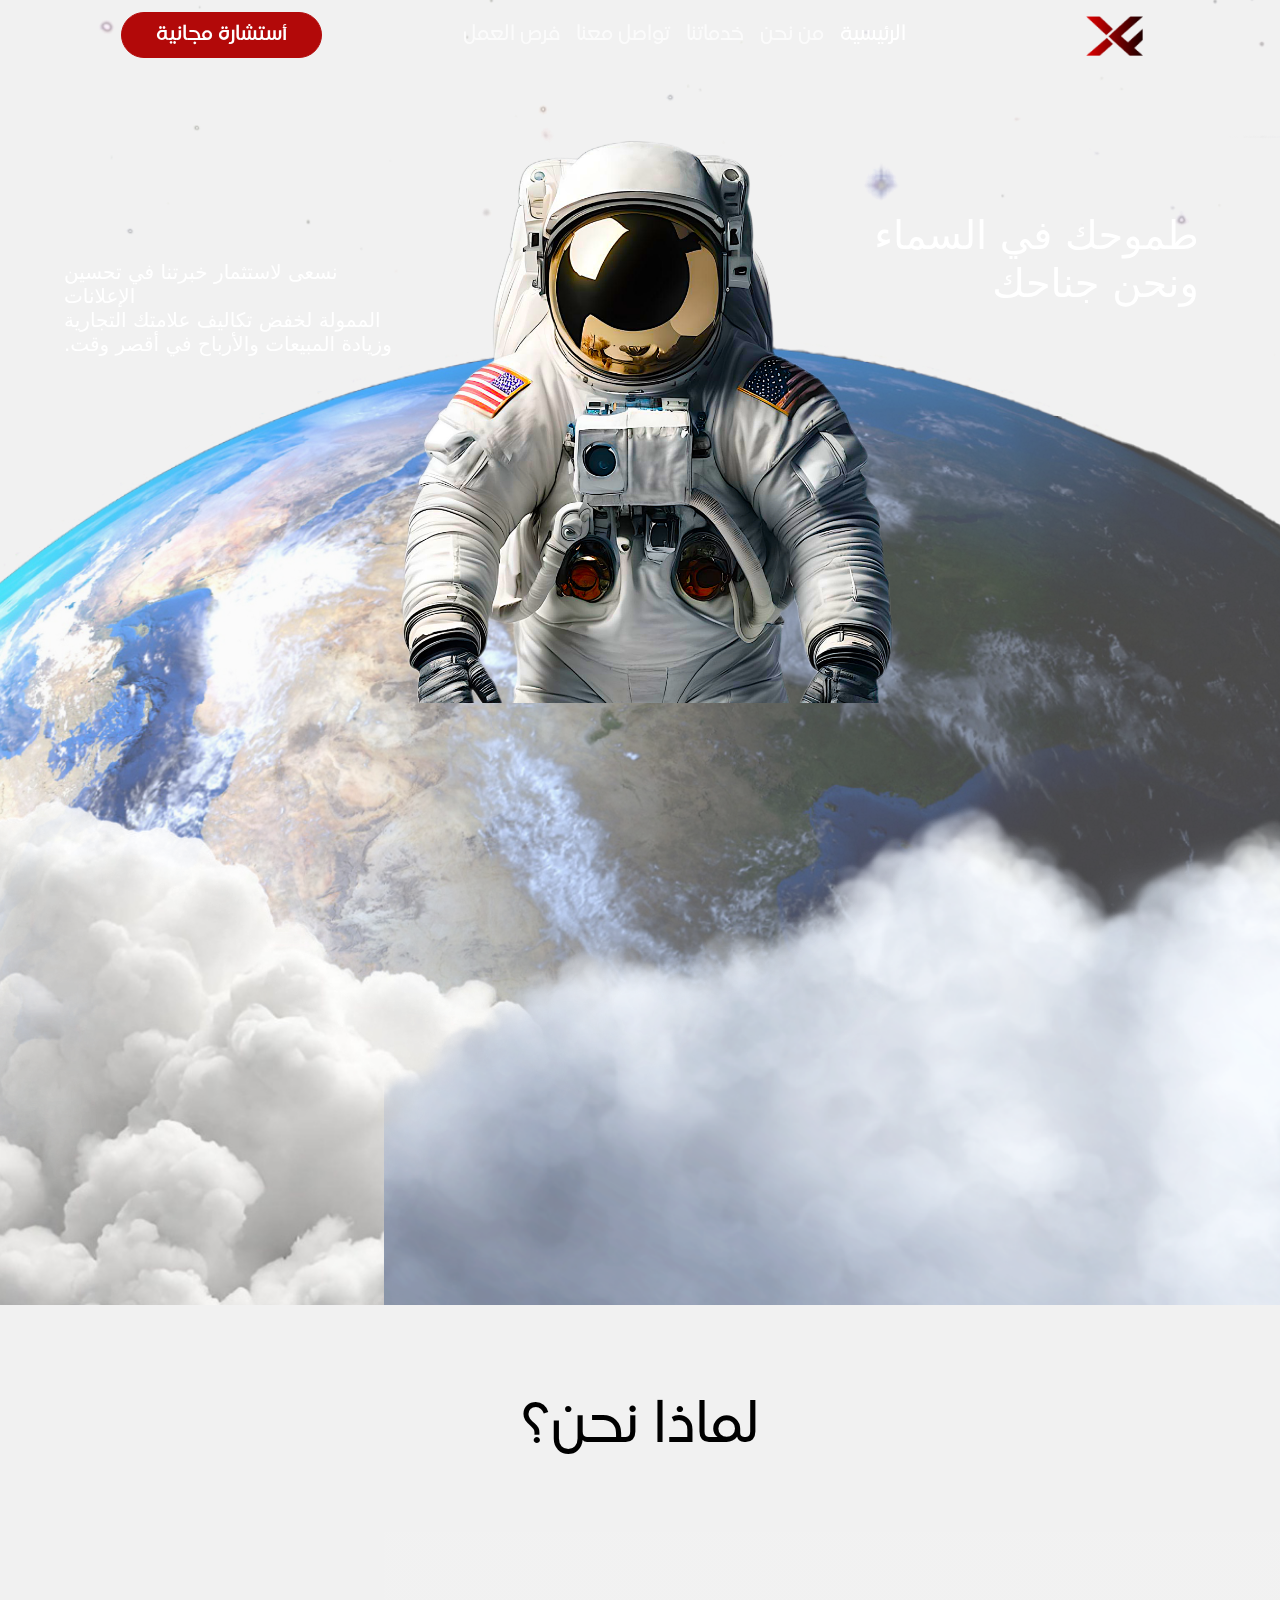
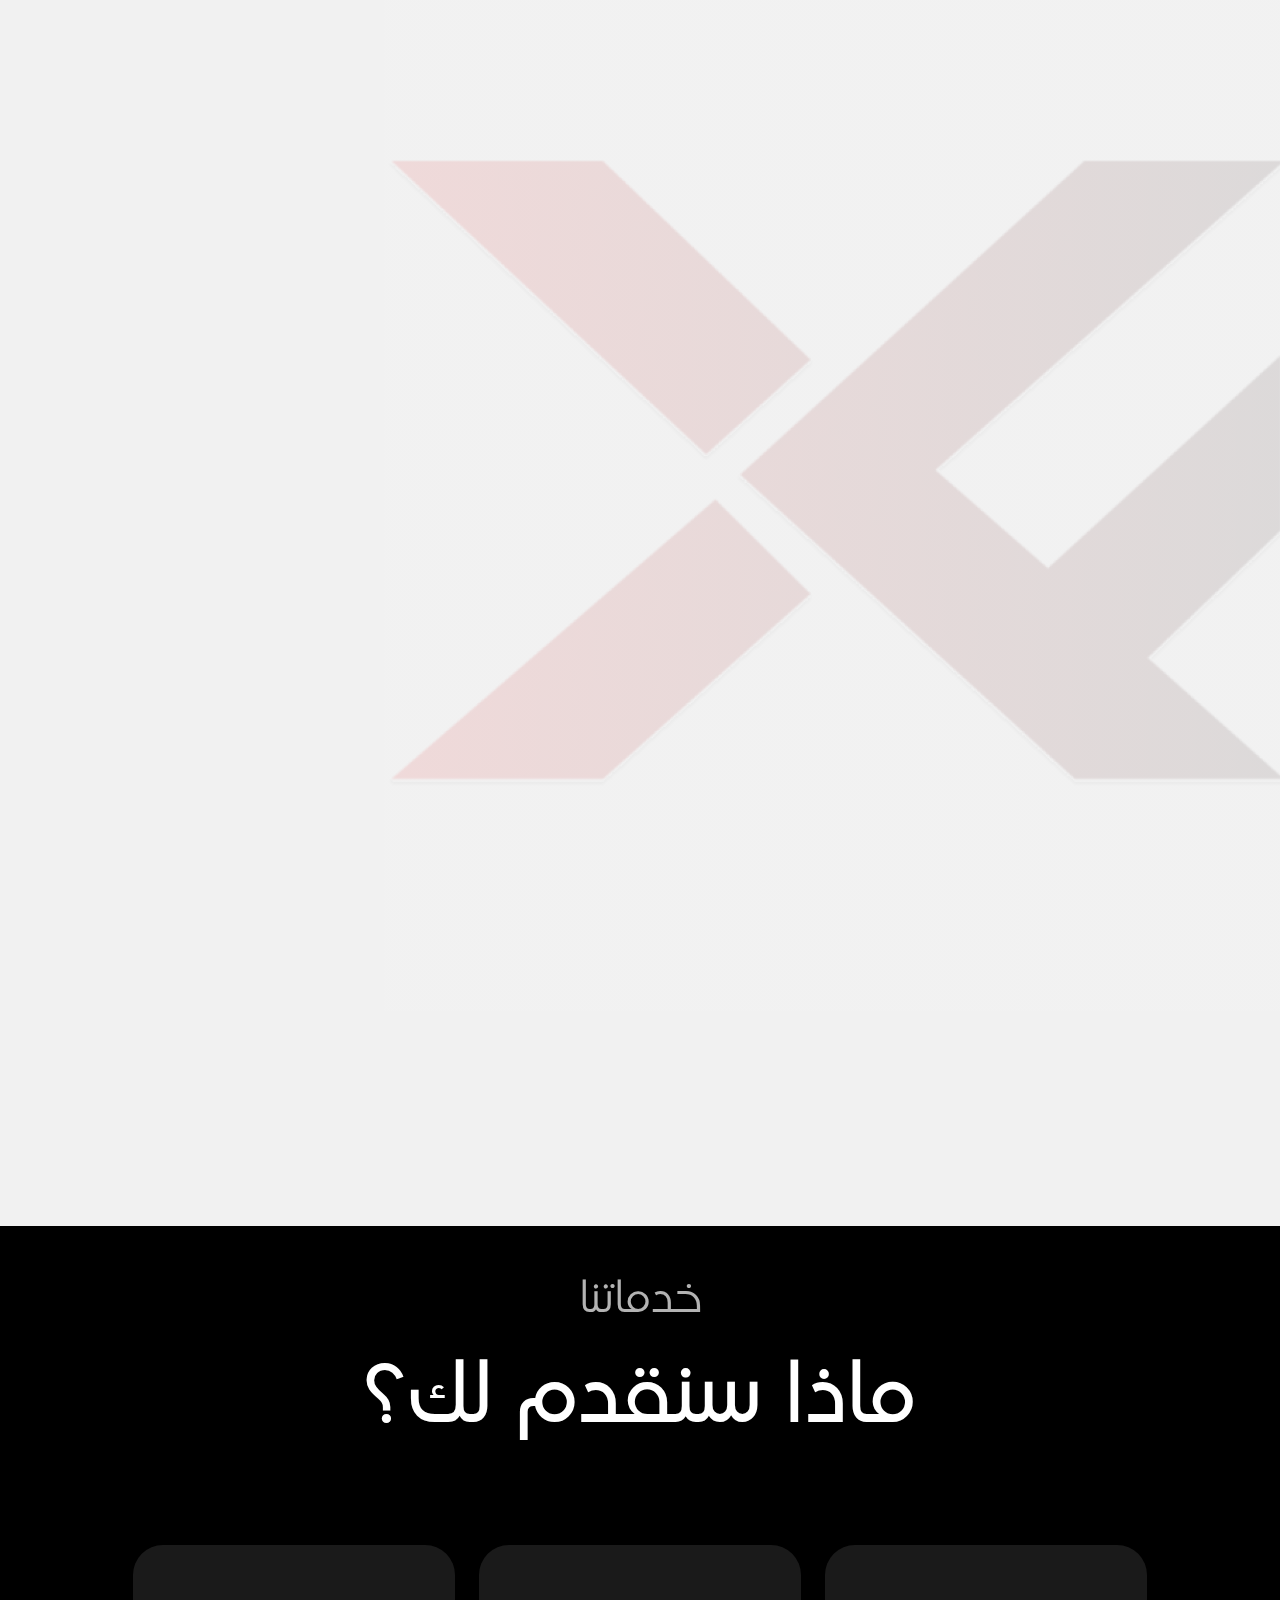
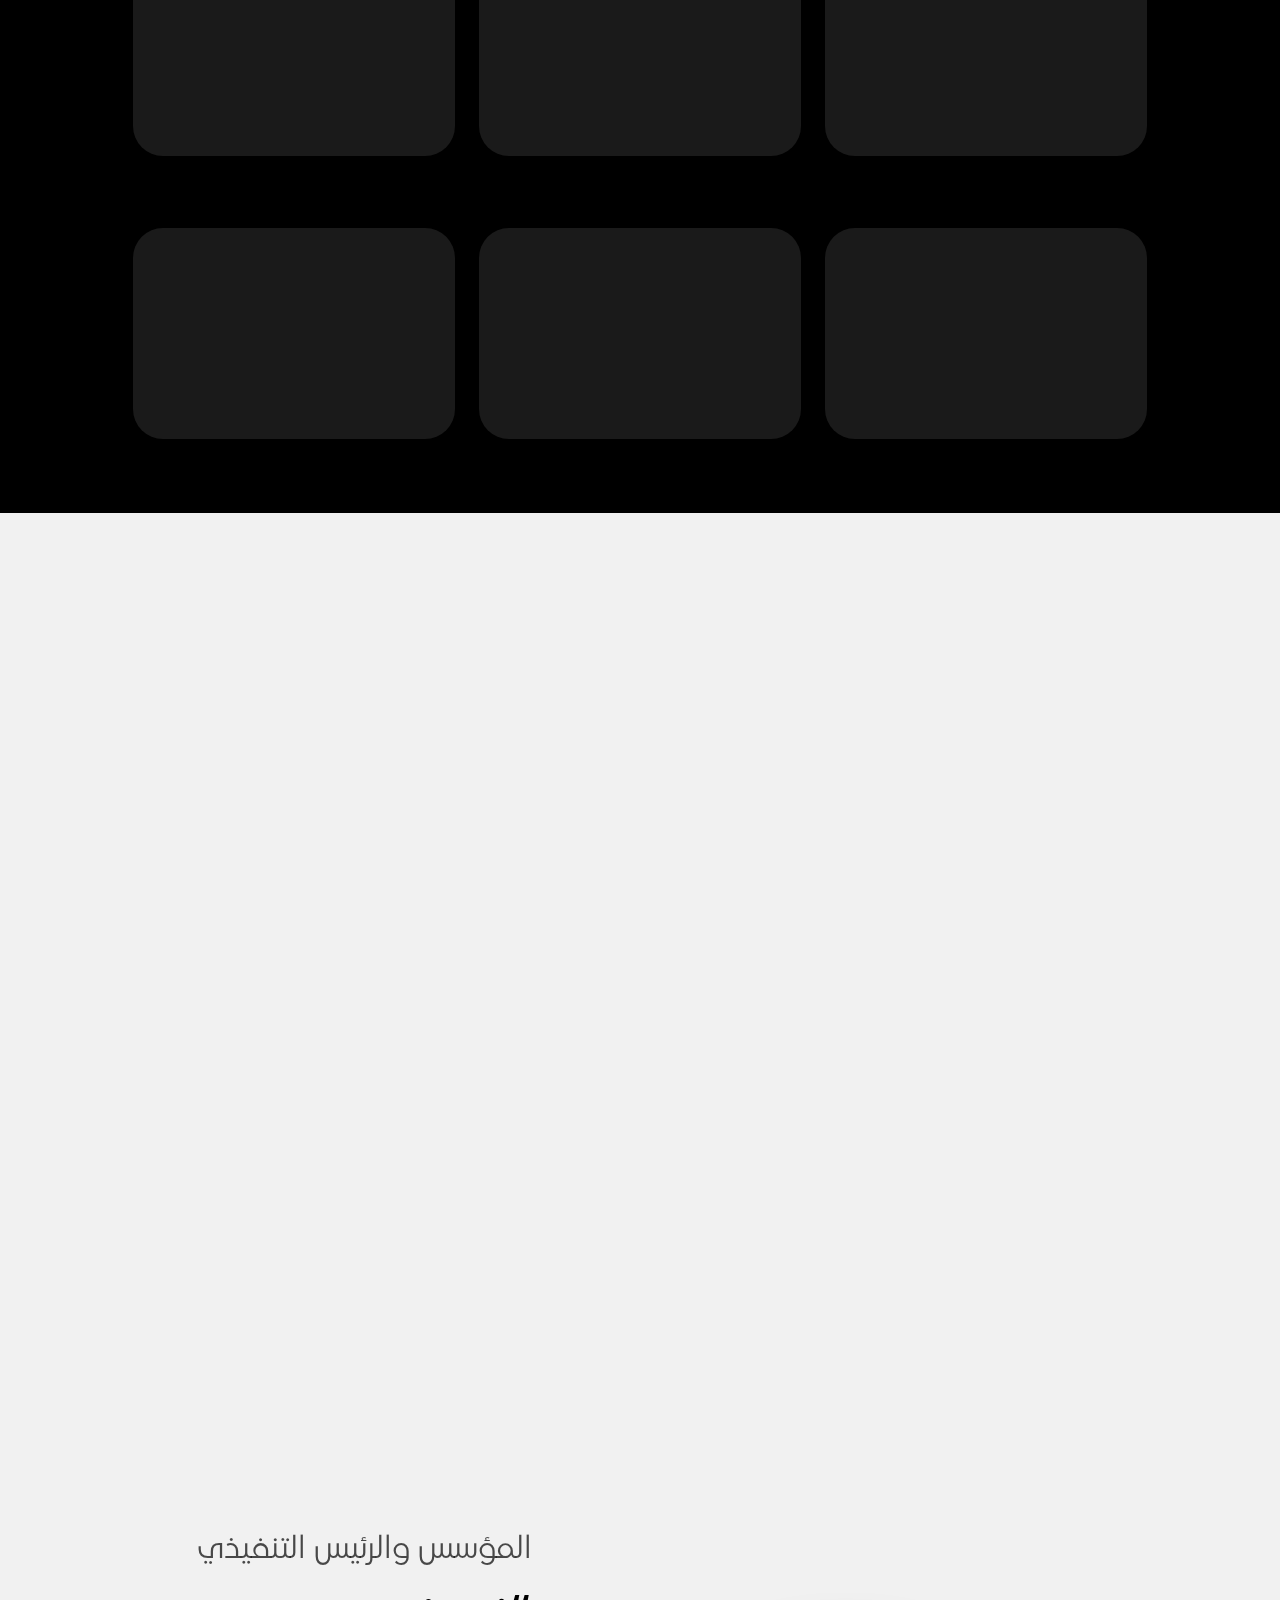
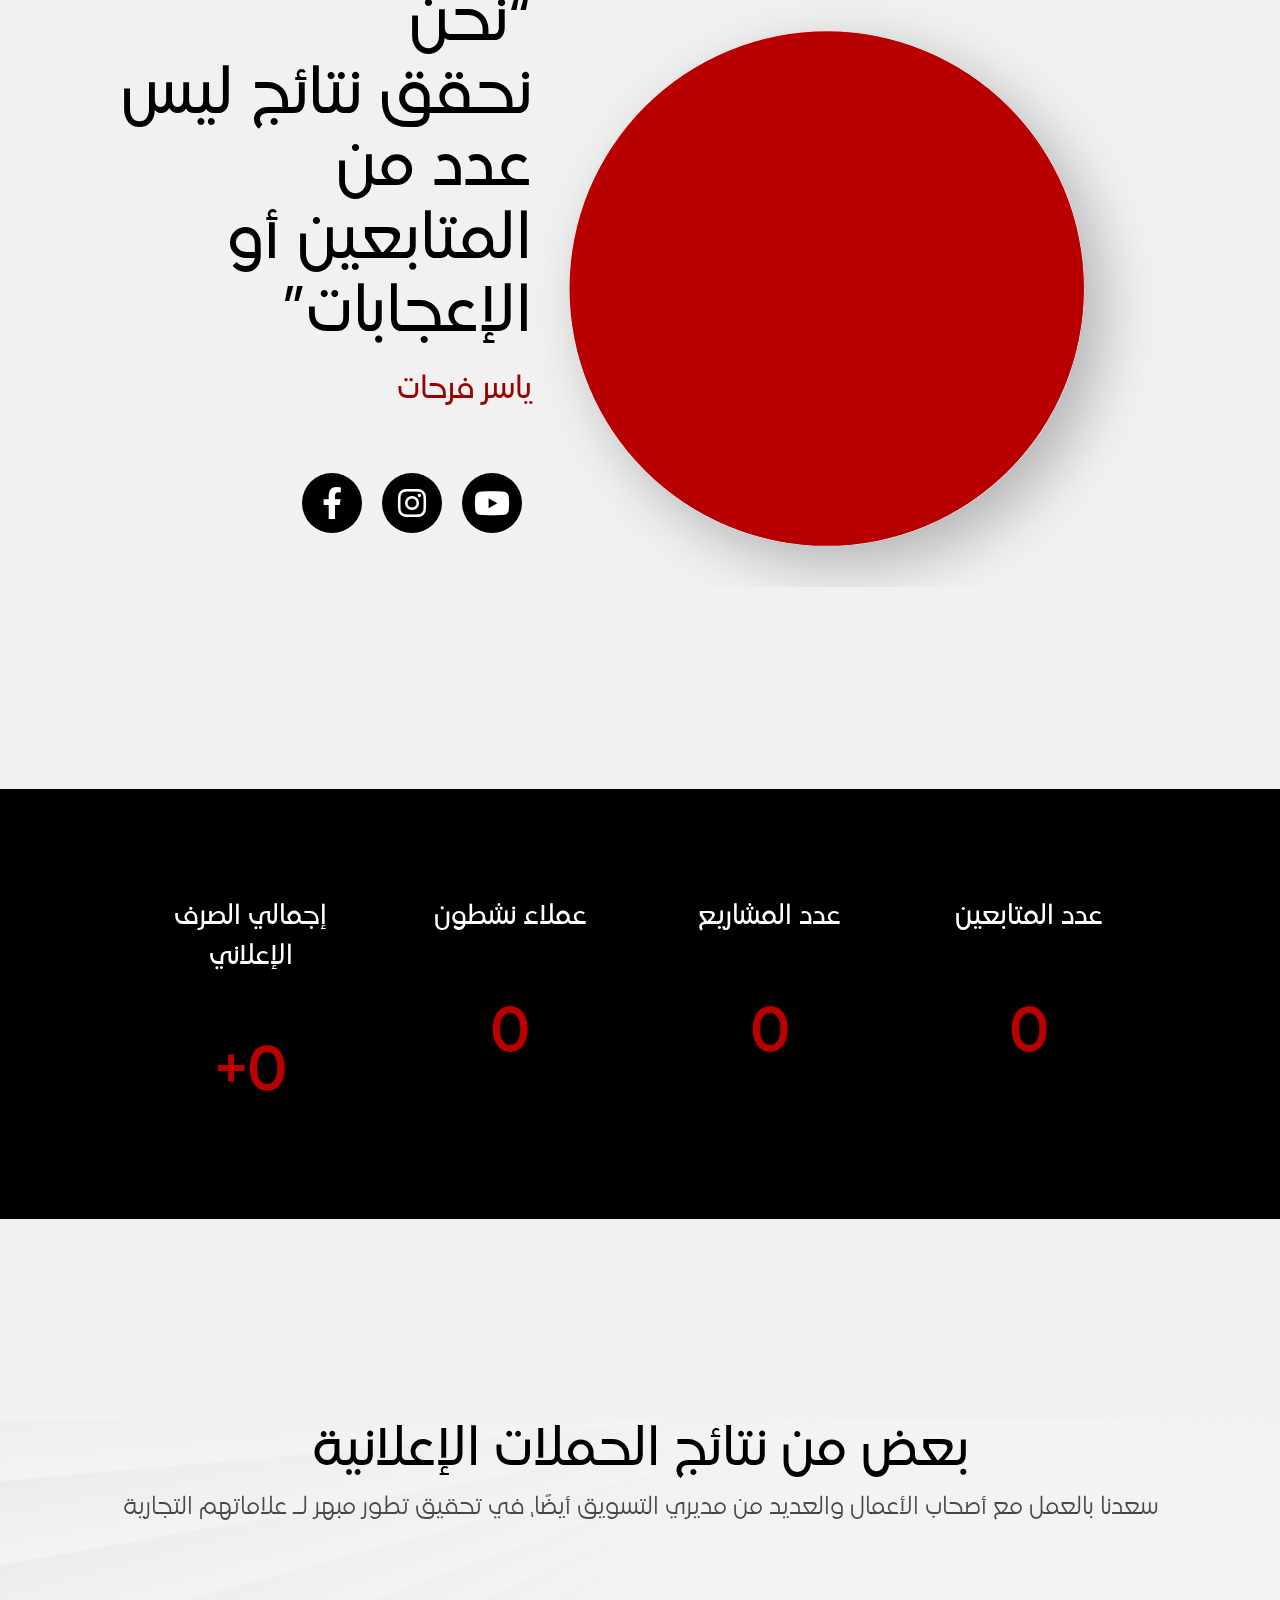
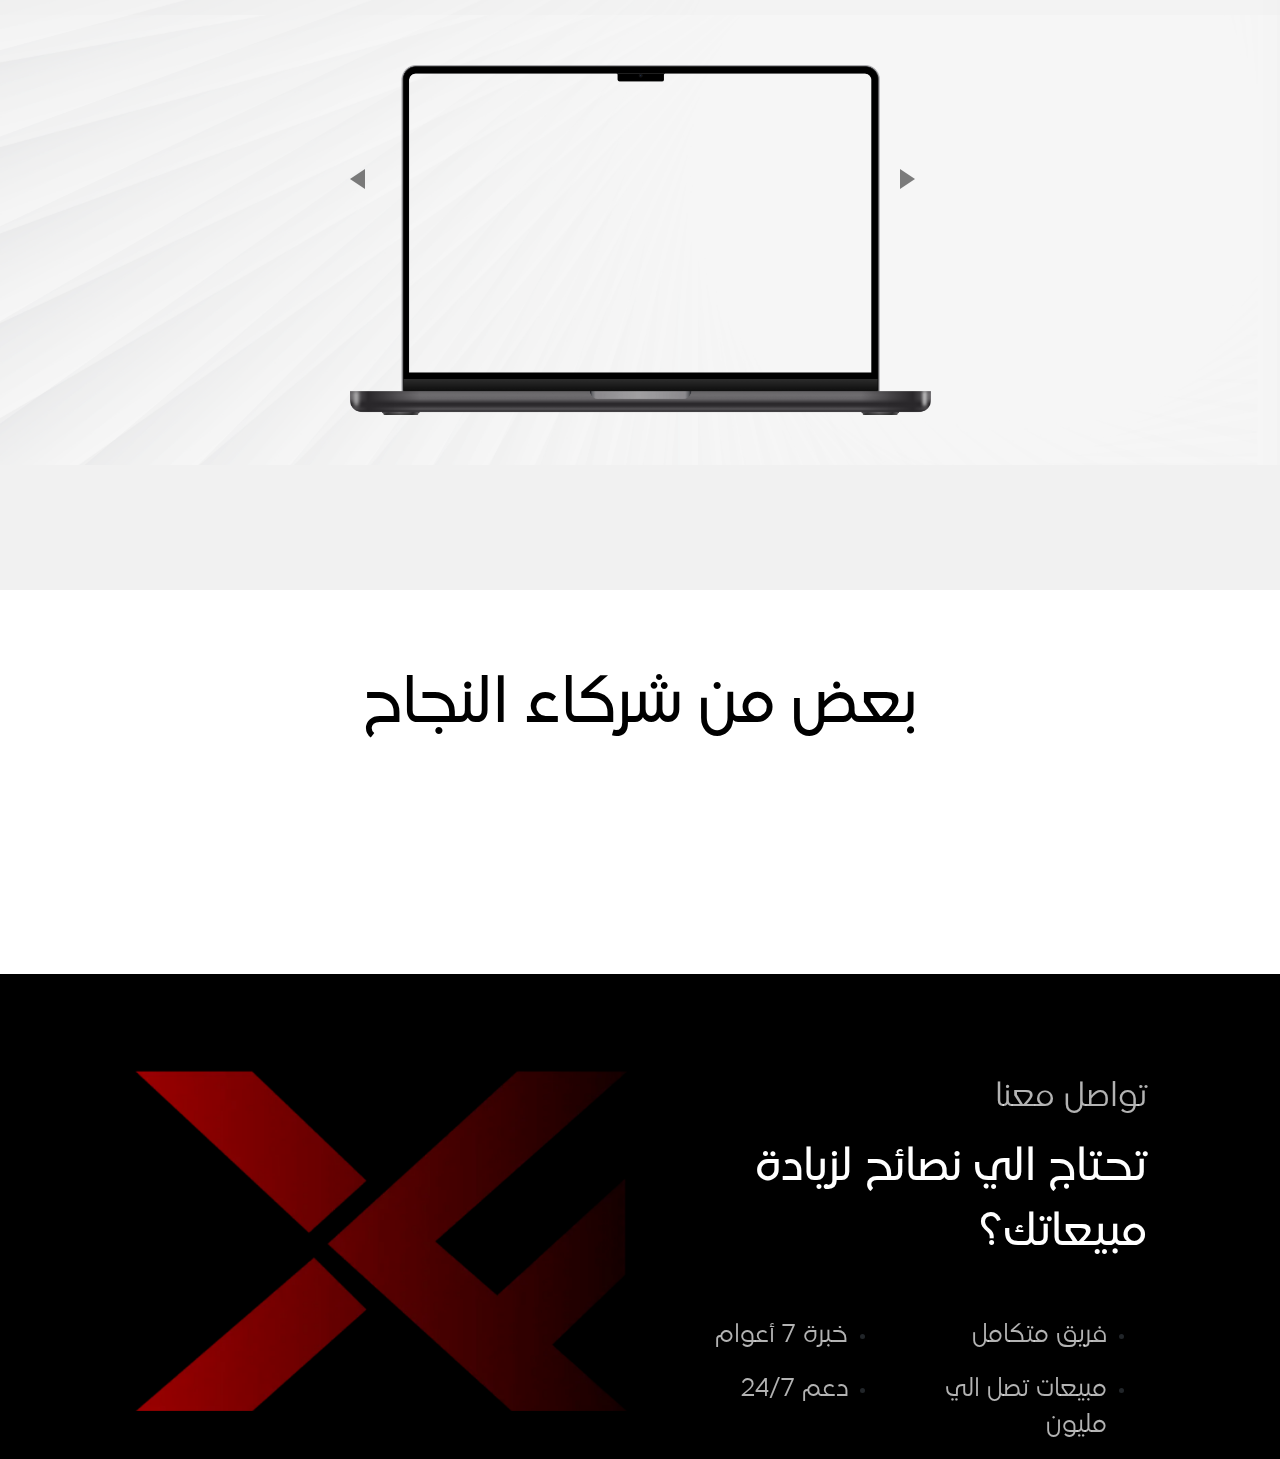
